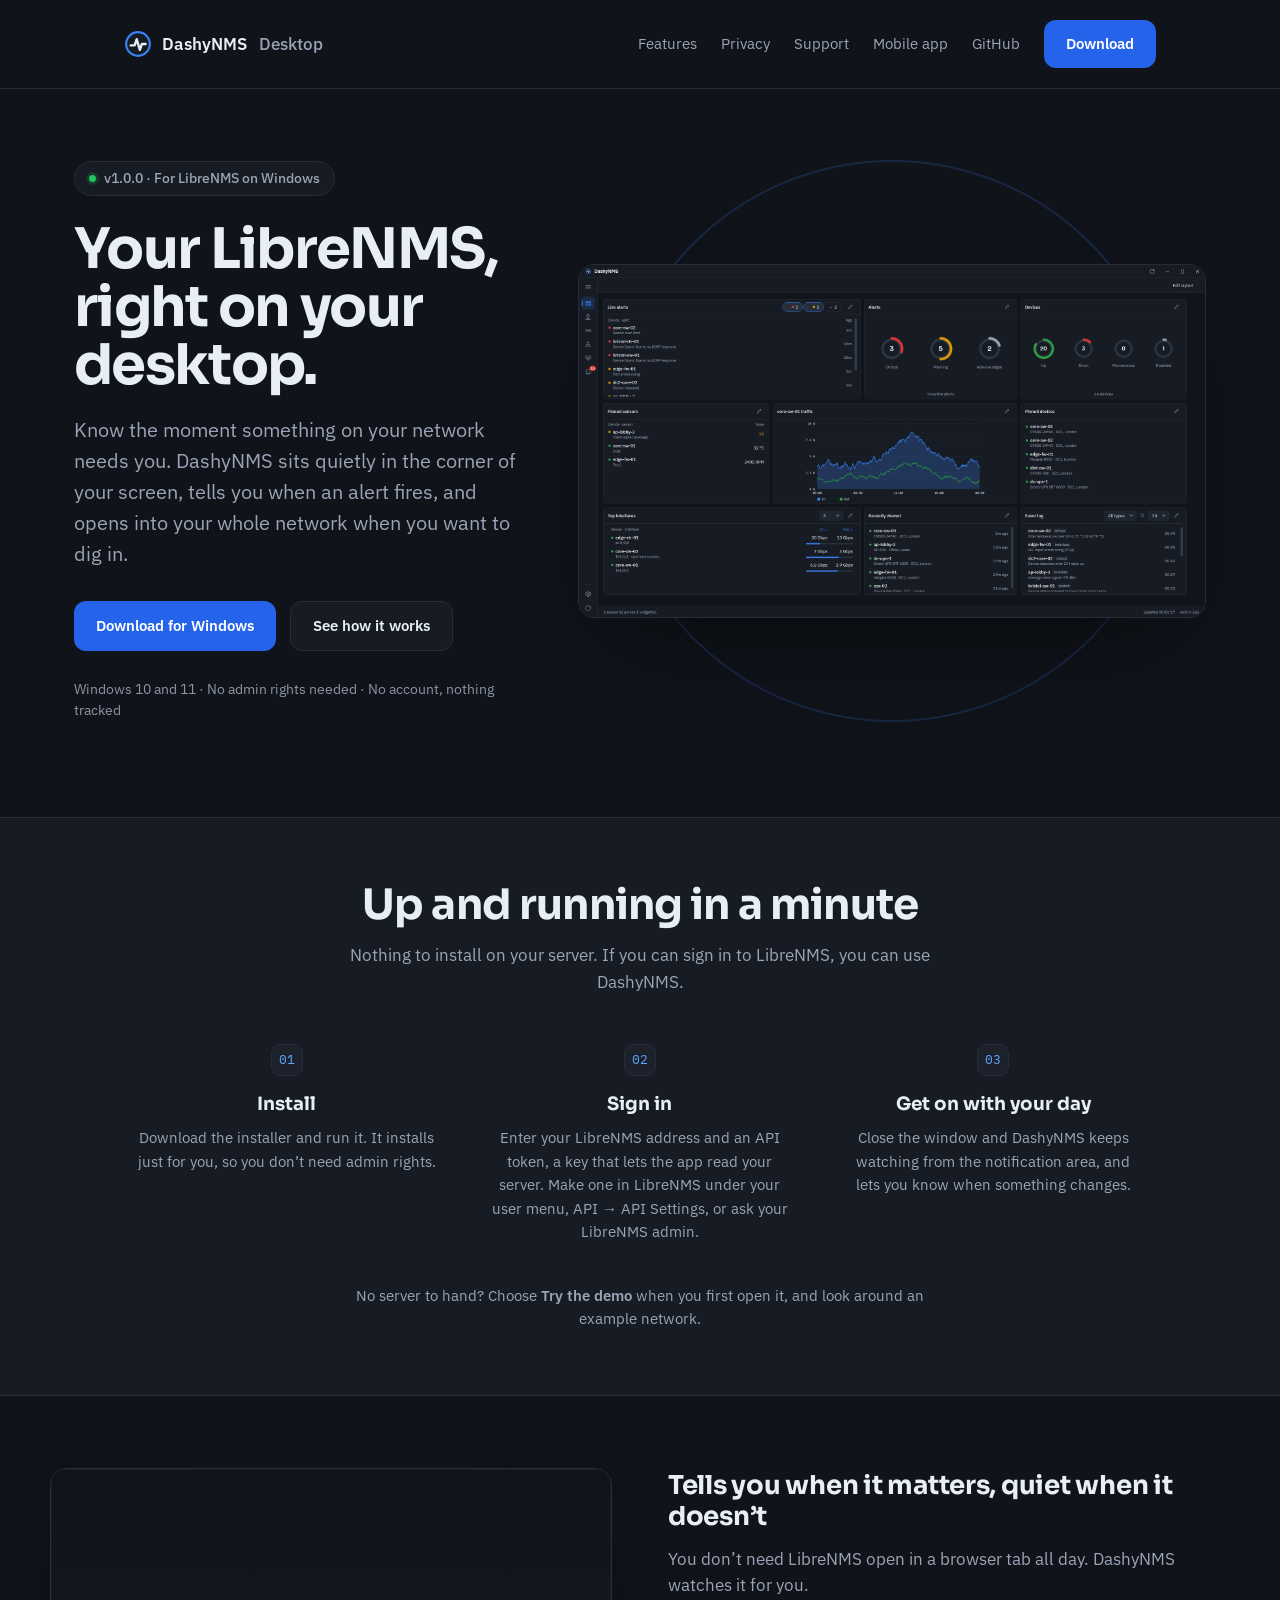
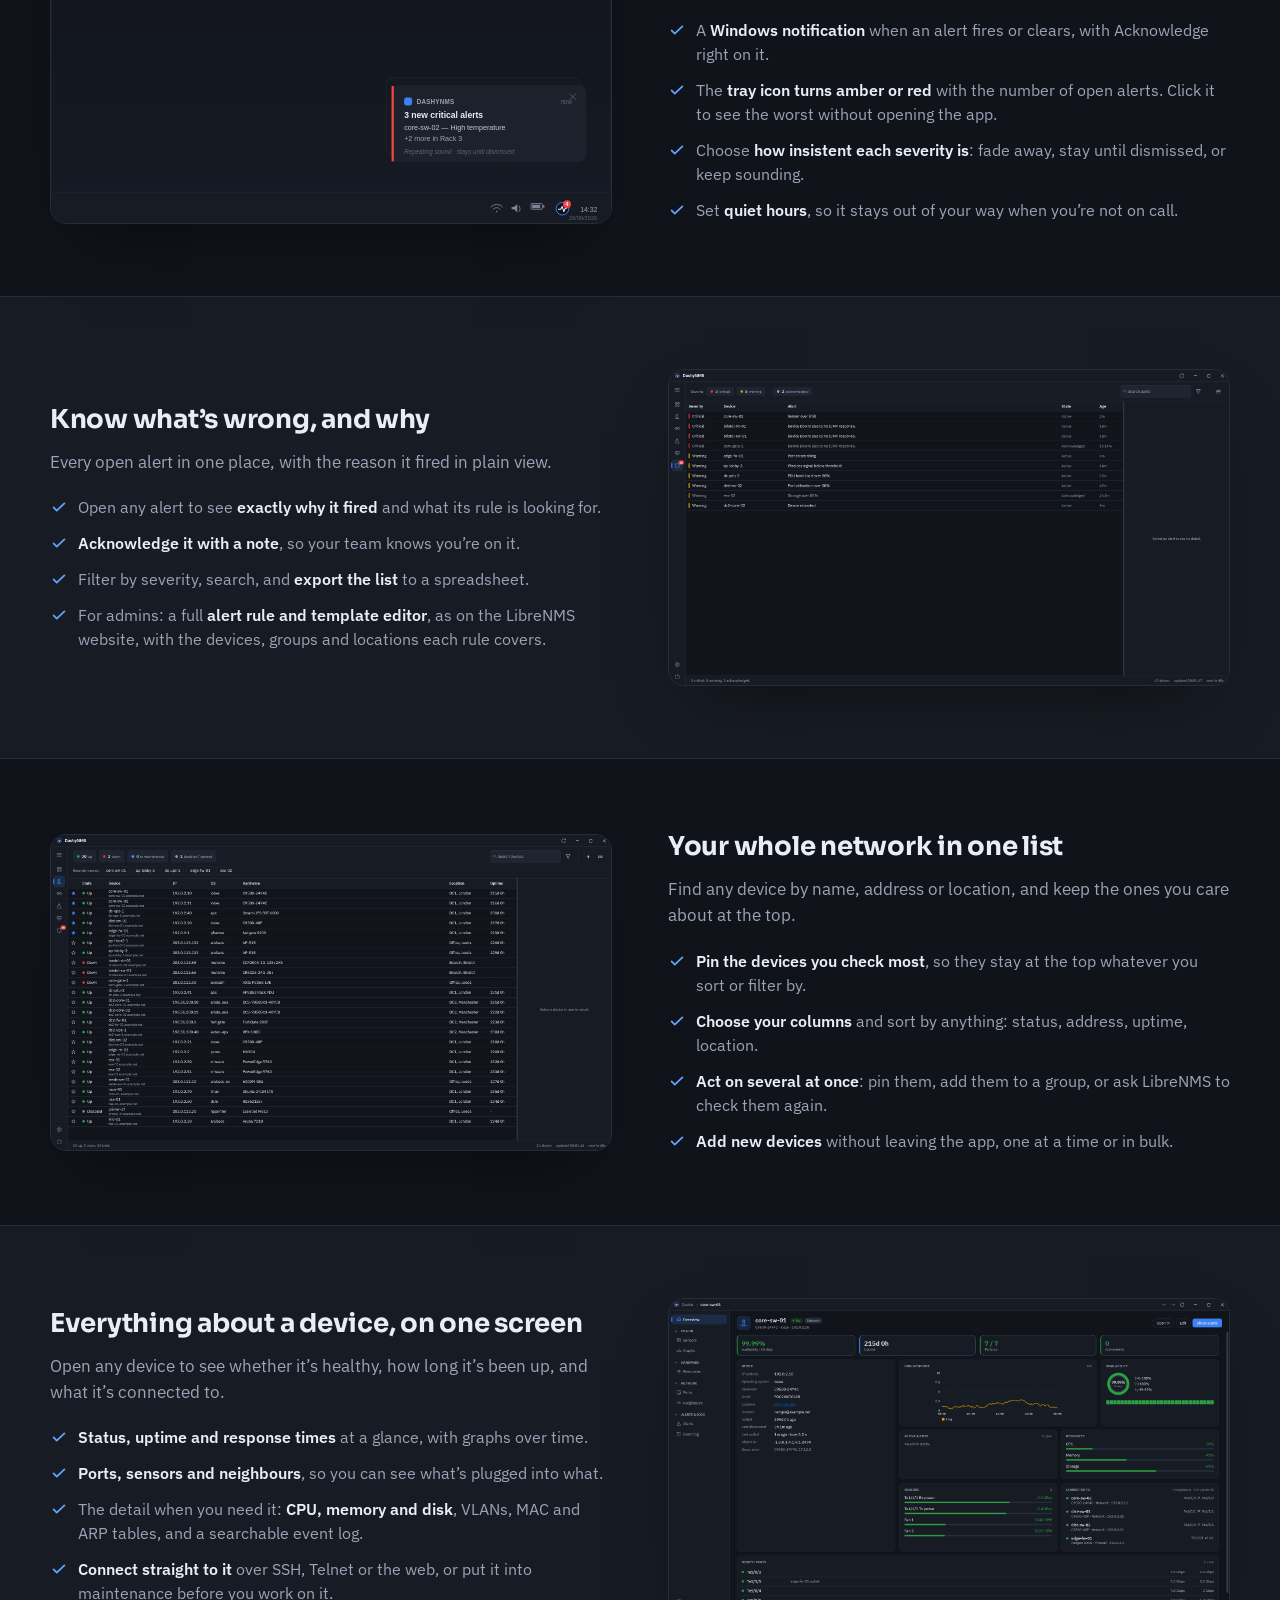
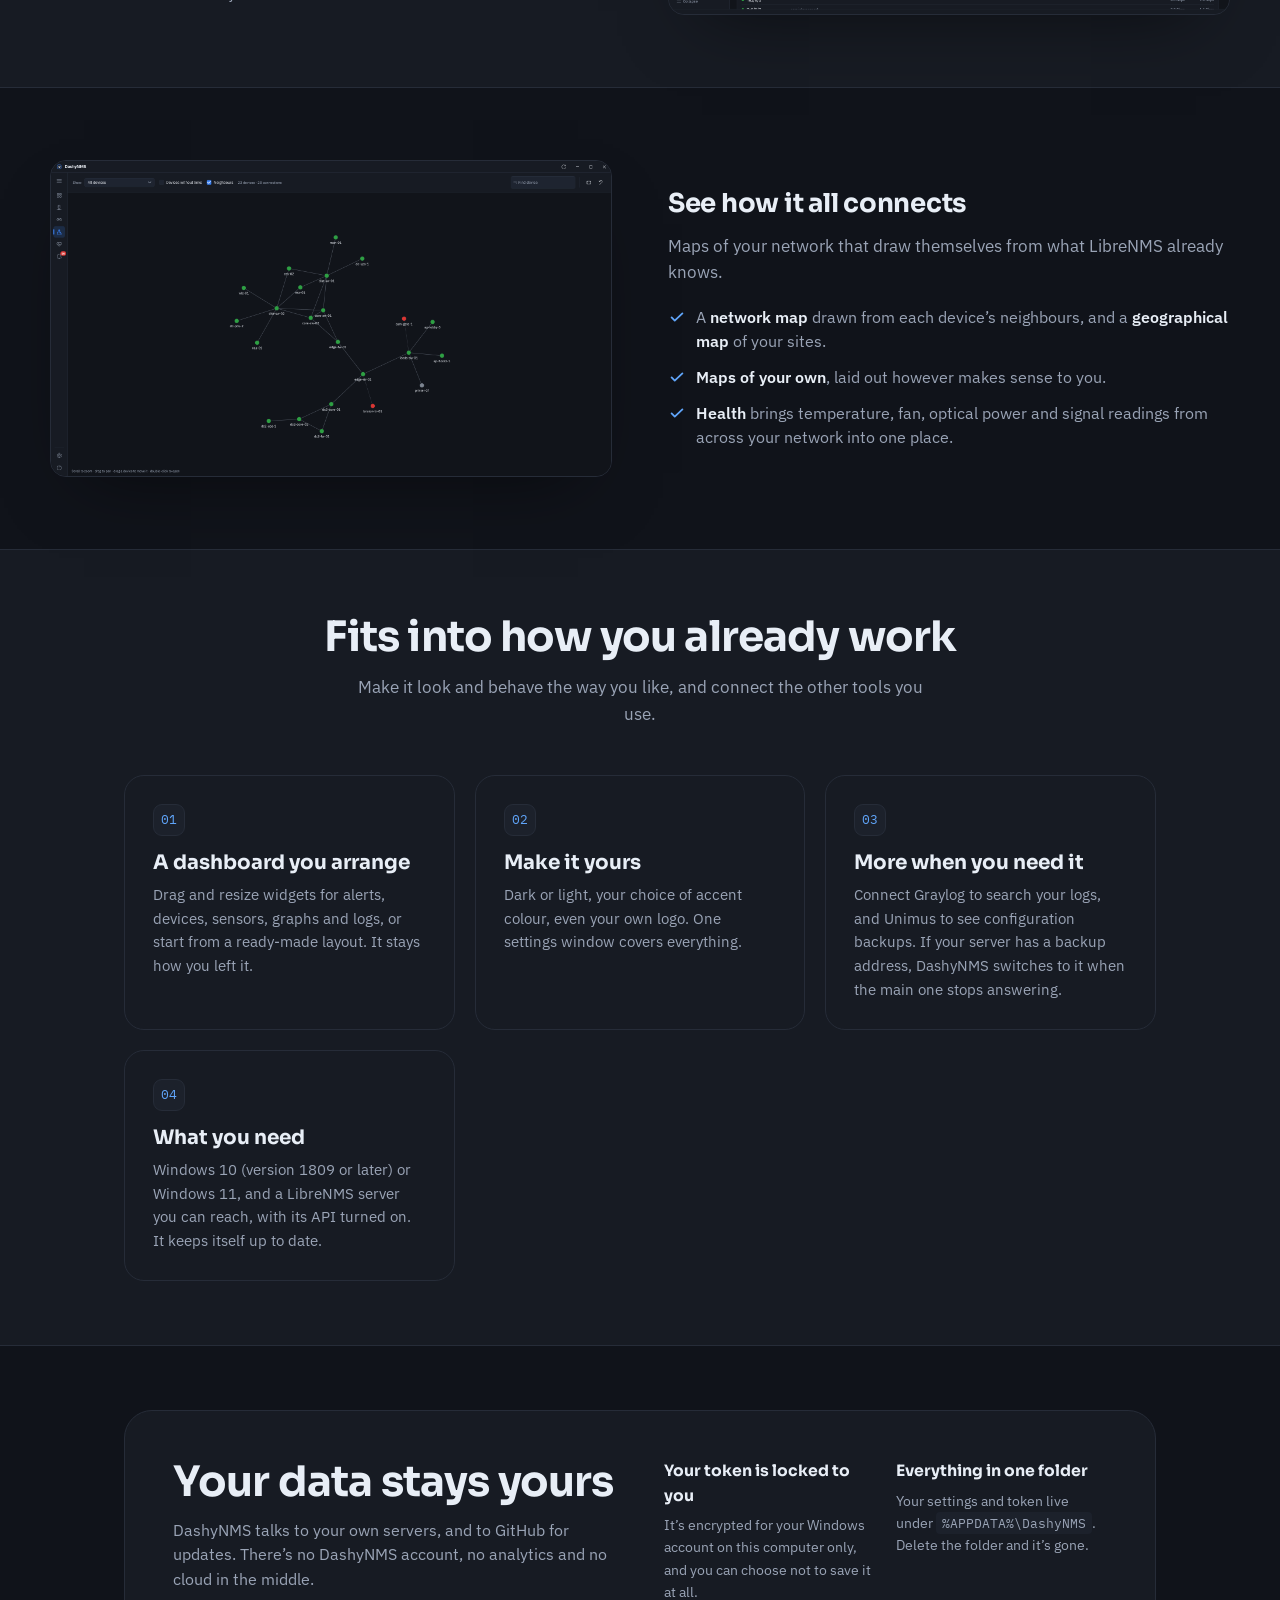
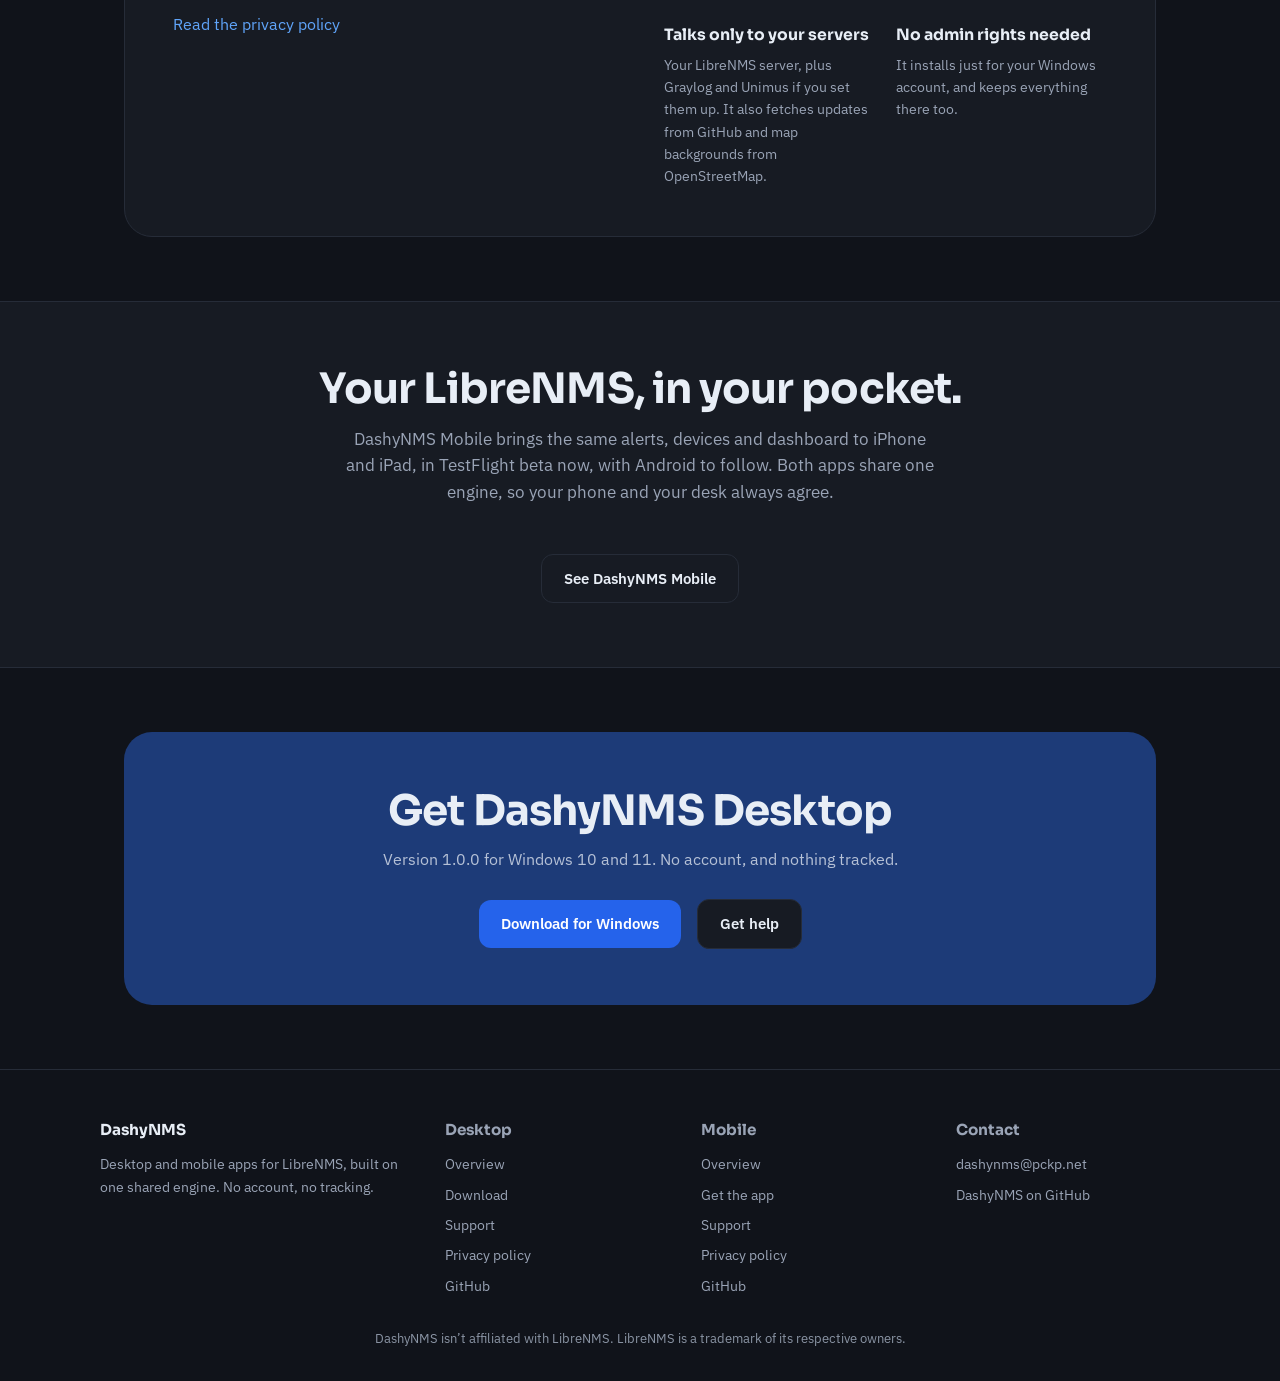
==== desktop/index.html @ b44665de "Restructure site so desktop and mobile are equal - / is now a home page presenting both apps side by" ====
<!DOCTYPE html>
<html lang="en">
<head>
  <meta charset="UTF-8">
  <meta name="viewport" content="width=device-width, initial-scale=1.0">
  <title>DashyNMS Desktop: Your LibreNMS, right on your desktop</title>
  <meta name="description" content="DashyNMS Desktop is a Windows app for LibreNMS. It tells you the moment an alert fires, and opens into your devices, alerts and maps when you want to dig in. No account, nothing tracked.">
  <link rel="canonical" href="https://dashynms.pckp.net/desktop/">

  <meta property="og:title" content="DashyNMS Desktop: Your LibreNMS, right on your desktop">
  <meta property="og:description" content="DashyNMS Desktop is a Windows app for LibreNMS. It tells you the moment an alert fires, and opens into your devices, alerts and maps when you want to dig in. No account, nothing tracked.">
  <meta property="og:type" content="website">
  <meta property="og:url" content="https://dashynms.pckp.net/desktop/">
  <meta property="og:image" content="https://dashynms.pckp.net/assets/img/favicon.svg">

  <link rel="icon" type="image/svg+xml" href="/assets/img/favicon.svg">
  <link rel="stylesheet" href="/assets/css/style.css">
</head>
<body>
  <header>
    <div class="nav wrap">
      <a class="brand" href="/desktop/">
        <img src="/assets/img/favicon.svg" alt="">
        DashyNMS<span class="brand-suffix">Desktop</span>
      </a>
      <div class="nav-right">
        <nav class="nav-links" aria-label="Main">
          <a href="#features">Features</a>
          <a href="#privacy">Privacy</a>
          <a href="/desktop/support/">Support</a>
          <a href="/mobile/">Mobile app</a>
          <a href="https://github.com/DashyNMS/desktop">GitHub</a>
        </nav>
        <a class="btn btn-primary" href="#get">Download</a>
      </div>
    </div>
  </header>

  <main id="top">
    <section class="split-hero">
      <div class="split-hero-grid wide-visual">
        <div>
          <span class="pill"><span class="dot"></span>v1.0.0 &middot; For LibreNMS on Windows</span>
          <h1>Your LibreNMS, right on your desktop.</h1>
          <p class="lead">Know the moment something on your network needs you. DashyNMS sits quietly in the corner of your screen, tells you when an alert fires, and opens into your whole network when you want to dig in.</p>
          <div class="cta-row">
            <a class="btn btn-primary" href="https://github.com/DashyNMS/desktop/releases/latest">Download for Windows</a>
            <a class="btn btn-secondary" href="#how">See how it works</a>
          </div>
          <p class="reassurance">Windows 10 and 11 &middot; No admin rights needed &middot; No account, nothing tracked</p>
        </div>

        <div class="split-hero-visual">
          <svg class="hero-ring" viewBox="0 0 640 640" aria-hidden="true">
            <circle cx="320" cy="320" r="280" fill="none" stroke="#3b82f6" stroke-width="2"/>
          </svg>
          <div class="mockup-frame">
            <img src="/assets/img/desktop/dashboard.png" width="1920" height="1080" loading="eager"
                 alt="The DashyNMS dashboard: live alerts, alert and device counts, pinned sensors, a traffic graph, pinned and recently viewed devices, top interfaces and the event log">
          </div>
        </div>
      </div>
    </section>

    <section id="how" class="section-alt">
      <div class="wrap">
        <h2>Up and running in a minute</h2>
        <p class="lede">Nothing to install on your server. If you can sign in to LibreNMS, you can use DashyNMS.</p>
        <div class="steps">
          <div class="step">
            <span class="feature-num">01</span>
            <h3>Install</h3>
            <p>Download the installer and run it. It installs just for you, so you don’t need admin rights.</p>
          </div>
          <div class="step">
            <span class="feature-num">02</span>
            <h3>Sign in</h3>
            <p>Enter your LibreNMS address and an API token, a key that lets the app read your server. Make one in LibreNMS under your user menu, API &rarr; API Settings, or ask your LibreNMS admin.</p>
          </div>
          <div class="step">
            <span class="feature-num">03</span>
            <h3>Get on with your day</h3>
            <p>Close the window and DashyNMS keeps watching from the notification area, and lets you know when something changes.</p>
          </div>
        </div>
        <p class="lede" style="margin:40px auto 0; font-size:0.95rem;">No server to hand? Choose <strong>Try the demo</strong> when you first open it, and look around an example network.</p>
      </div>
    </section>

    <section id="features" class="zig-section">
      <div class="zig">
        <div class="zig-media">
          <div class="mockup-frame">
            <img src="/assets/img/desktop/notifications.svg" width="980" height="620" loading="lazy"
                 alt="A Windows notification for a critical DashyNMS alert, and the tray icon showing how many alerts are open">
          </div>
        </div>
        <div class="zig-copy">
          <h3>Tells you when it matters, quiet when it doesn’t</h3>
          <p>You don’t need LibreNMS open in a browser tab all day. DashyNMS watches it for you.</p>
          <ul>
            <li><svg viewBox="0 0 20 20" fill="none" aria-hidden="true"><path d="M4 10.5l3.5 3.5L16 6" stroke="currentColor" stroke-width="2" stroke-linecap="round" stroke-linejoin="round"/></svg><span>A <strong>Windows notification</strong> when an alert fires or clears, with Acknowledge right on it.</span></li>
            <li><svg viewBox="0 0 20 20" fill="none" aria-hidden="true"><path d="M4 10.5l3.5 3.5L16 6" stroke="currentColor" stroke-width="2" stroke-linecap="round" stroke-linejoin="round"/></svg><span>The <strong>tray icon turns amber or red</strong> with the number of open alerts. Click it to see the worst without opening the app.</span></li>
            <li><svg viewBox="0 0 20 20" fill="none" aria-hidden="true"><path d="M4 10.5l3.5 3.5L16 6" stroke="currentColor" stroke-width="2" stroke-linecap="round" stroke-linejoin="round"/></svg><span>Choose <strong>how insistent each severity is</strong>: fade away, stay until dismissed, or keep sounding.</span></li>
            <li><svg viewBox="0 0 20 20" fill="none" aria-hidden="true"><path d="M4 10.5l3.5 3.5L16 6" stroke="currentColor" stroke-width="2" stroke-linecap="round" stroke-linejoin="round"/></svg><span>Set <strong>quiet hours</strong>, so it stays out of your way when you’re not on call.</span></li>
          </ul>
        </div>
      </div>
    </section>

    <section id="alerts" class="zig-section section-alt">
      <div class="zig reverse">
        <div class="zig-media">
          <div class="mockup-frame">
            <img src="/assets/img/desktop/alerts.png" width="1920" height="1080" loading="lazy"
                 alt="Alerts: every open alert with its severity, device, rule, state and age">
          </div>
        </div>
        <div class="zig-copy">
          <h3>Know what’s wrong, and why</h3>
          <p>Every open alert in one place, with the reason it fired in plain view.</p>
          <ul>
            <li><svg viewBox="0 0 20 20" fill="none" aria-hidden="true"><path d="M4 10.5l3.5 3.5L16 6" stroke="currentColor" stroke-width="2" stroke-linecap="round" stroke-linejoin="round"/></svg><span>Open any alert to see <strong>exactly why it fired</strong> and what its rule is looking for.</span></li>
            <li><svg viewBox="0 0 20 20" fill="none" aria-hidden="true"><path d="M4 10.5l3.5 3.5L16 6" stroke="currentColor" stroke-width="2" stroke-linecap="round" stroke-linejoin="round"/></svg><span><strong>Acknowledge it with a note</strong>, so your team knows you’re on it.</span></li>
            <li><svg viewBox="0 0 20 20" fill="none" aria-hidden="true"><path d="M4 10.5l3.5 3.5L16 6" stroke="currentColor" stroke-width="2" stroke-linecap="round" stroke-linejoin="round"/></svg><span>Filter by severity, search, and <strong>export the list</strong> to a spreadsheet.</span></li>
            <li><svg viewBox="0 0 20 20" fill="none" aria-hidden="true"><path d="M4 10.5l3.5 3.5L16 6" stroke="currentColor" stroke-width="2" stroke-linecap="round" stroke-linejoin="round"/></svg><span>For admins: a full <strong>alert rule and template editor</strong>, as on the LibreNMS website, with the devices, groups and locations each rule covers.</span></li>
          </ul>
        </div>
      </div>
    </section>

    <section id="devices" class="zig-section">
      <div class="zig">
        <div class="zig-media">
          <div class="mockup-frame">
            <img src="/assets/img/desktop/devices.png" width="1920" height="1080" loading="lazy"
                 alt="Devices: the whole network in one list, with pinned devices at the top">
          </div>
        </div>
        <div class="zig-copy">
          <h3>Your whole network in one list</h3>
          <p>Find any device by name, address or location, and keep the ones you care about at the top.</p>
          <ul>
            <li><svg viewBox="0 0 20 20" fill="none" aria-hidden="true"><path d="M4 10.5l3.5 3.5L16 6" stroke="currentColor" stroke-width="2" stroke-linecap="round" stroke-linejoin="round"/></svg><span><strong>Pin the devices you check most</strong>, so they stay at the top whatever you sort or filter by.</span></li>
            <li><svg viewBox="0 0 20 20" fill="none" aria-hidden="true"><path d="M4 10.5l3.5 3.5L16 6" stroke="currentColor" stroke-width="2" stroke-linecap="round" stroke-linejoin="round"/></svg><span><strong>Choose your columns</strong> and sort by anything: status, address, uptime, location.</span></li>
            <li><svg viewBox="0 0 20 20" fill="none" aria-hidden="true"><path d="M4 10.5l3.5 3.5L16 6" stroke="currentColor" stroke-width="2" stroke-linecap="round" stroke-linejoin="round"/></svg><span><strong>Act on several at once</strong>: pin them, add them to a group, or ask LibreNMS to check them again.</span></li>
            <li><svg viewBox="0 0 20 20" fill="none" aria-hidden="true"><path d="M4 10.5l3.5 3.5L16 6" stroke="currentColor" stroke-width="2" stroke-linecap="round" stroke-linejoin="round"/></svg><span><strong>Add new devices</strong> without leaving the app, one at a time or in bulk.</span></li>
          </ul>
        </div>
      </div>
    </section>

    <section id="device-view" class="zig-section section-alt">
      <div class="zig reverse">
        <div class="zig-media">
          <div class="mockup-frame">
            <img src="/assets/img/desktop/device-overview.png" width="1920" height="1080" loading="lazy"
                 alt="A device’s overview: availability, uptime, ping graph, resources, sensors, neighbours and busiest ports">
          </div>
        </div>
        <div class="zig-copy">
          <h3>Everything about a device, on one screen</h3>
          <p>Open any device to see whether it’s healthy, how long it’s been up, and what it’s connected to.</p>
          <ul>
            <li><svg viewBox="0 0 20 20" fill="none" aria-hidden="true"><path d="M4 10.5l3.5 3.5L16 6" stroke="currentColor" stroke-width="2" stroke-linecap="round" stroke-linejoin="round"/></svg><span><strong>Status, uptime and response times</strong> at a glance, with graphs over time.</span></li>
            <li><svg viewBox="0 0 20 20" fill="none" aria-hidden="true"><path d="M4 10.5l3.5 3.5L16 6" stroke="currentColor" stroke-width="2" stroke-linecap="round" stroke-linejoin="round"/></svg><span><strong>Ports, sensors and neighbours</strong>, so you can see what’s plugged into what.</span></li>
            <li><svg viewBox="0 0 20 20" fill="none" aria-hidden="true"><path d="M4 10.5l3.5 3.5L16 6" stroke="currentColor" stroke-width="2" stroke-linecap="round" stroke-linejoin="round"/></svg><span>The detail when you need it: <strong>CPU, memory and disk</strong>, VLANs, MAC and ARP tables, and a searchable event log.</span></li>
            <li><svg viewBox="0 0 20 20" fill="none" aria-hidden="true"><path d="M4 10.5l3.5 3.5L16 6" stroke="currentColor" stroke-width="2" stroke-linecap="round" stroke-linejoin="round"/></svg><span><strong>Connect straight to it</strong> over SSH, Telnet or the web, or put it into maintenance before you work on it.</span></li>
          </ul>
        </div>
      </div>
    </section>

    <section id="maps" class="zig-section">
      <div class="zig">
        <div class="zig-media">
          <div class="mockup-frame">
            <img src="/assets/img/desktop/network-map.png" width="1920" height="1080" loading="lazy"
                 alt="The network map, drawn from each device’s neighbours">
          </div>
        </div>
        <div class="zig-copy">
          <h3>See how it all connects</h3>
          <p>Maps of your network that draw themselves from what LibreNMS already knows.</p>
          <ul>
            <li><svg viewBox="0 0 20 20" fill="none" aria-hidden="true"><path d="M4 10.5l3.5 3.5L16 6" stroke="currentColor" stroke-width="2" stroke-linecap="round" stroke-linejoin="round"/></svg><span>A <strong>network map</strong> drawn from each device’s neighbours, and a <strong>geographical map</strong> of your sites.</span></li>
            <li><svg viewBox="0 0 20 20" fill="none" aria-hidden="true"><path d="M4 10.5l3.5 3.5L16 6" stroke="currentColor" stroke-width="2" stroke-linecap="round" stroke-linejoin="round"/></svg><span><strong>Maps of your own</strong>, laid out however makes sense to you.</span></li>
            <li><svg viewBox="0 0 20 20" fill="none" aria-hidden="true"><path d="M4 10.5l3.5 3.5L16 6" stroke="currentColor" stroke-width="2" stroke-linecap="round" stroke-linejoin="round"/></svg><span><strong>Health</strong> brings temperature, fan, optical power and signal readings from across your network into one place.</span></li>
          </ul>
        </div>
      </div>
    </section>

    <section id="more" class="section-alt">
      <div class="wrap">
        <h2>Fits into how you already work</h2>
        <p class="lede">Make it look and behave the way you like, and connect the other tools you use.</p>
        <div class="features">
          <div class="feature">
            <span class="feature-num">01</span>
            <h3>A dashboard you arrange</h3>
            <p>Drag and resize widgets for alerts, devices, sensors, graphs and logs, or start from a ready-made layout. It stays how you left it.</p>
          </div>
          <div class="feature">
            <span class="feature-num">02</span>
            <h3>Make it yours</h3>
            <p>Dark or light, your choice of accent colour, even your own logo. One settings window covers everything.</p>
          </div>
          <div class="feature">
            <span class="feature-num">03</span>
            <h3>More when you need it</h3>
            <p>Connect Graylog to search your logs, and Unimus to see configuration backups. If your server has a backup address, DashyNMS switches to it when the main one stops answering.</p>
          </div>
          <div class="feature" id="requirements">
            <span class="feature-num">04</span>
            <h3>What you need</h3>
            <p>Windows 10 (version 1809 or later) or Windows 11, and a LibreNMS server you can reach, with its API turned on. It keeps itself up to date.</p>
          </div>
        </div>
      </div>
    </section>

    <section id="privacy">
      <div class="wrap">
        <div class="privacy-panel">
          <div class="privacy-intro">
            <h2>Your data stays yours</h2>
            <p>DashyNMS talks to your own servers, and to GitHub for updates. There’s no DashyNMS account, no analytics and no cloud in the middle.</p>
            <p><a href="/desktop/privacy/">Read the privacy policy</a></p>
          </div>
          <div class="privacy-grid">
            <div>
              <h3>Your token is locked to you</h3>
              <p>It’s encrypted for your Windows account on this computer only, and you can choose not to save it at all.</p>
            </div>
            <div>
              <h3>Everything in one folder</h3>
              <p>Your settings and token live under <code>%APPDATA%\DashyNMS</code>. Delete the folder and it’s gone.</p>
            </div>
            <div>
              <h3>Talks only to your servers</h3>
              <p>Your LibreNMS server, plus Graylog and Unimus if you set them up. It also fetches updates from GitHub and map backgrounds from OpenStreetMap.</p>
            </div>
            <div>
              <h3>No admin rights needed</h3>
              <p>It installs just for your Windows account, and keeps everything there too.</p>
            </div>
          </div>
        </div>
      </div>
    </section>

    <section id="mobile" class="section-alt">
      <div class="wrap" style="text-align:center;">
        <h2>Your LibreNMS, in your pocket.</h2>
        <p class="lede">DashyNMS Mobile brings the same alerts, devices and dashboard to iPhone and iPad, in TestFlight beta now, with Android to follow. Both apps share one engine, so your phone and your desk always agree.</p>
        <div class="cta-row" style="justify-content:center;">
          <a class="btn btn-secondary" href="/mobile/">See DashyNMS Mobile</a>
        </div>
      </div>
    </section>

    <section id="get">
      <div class="wrap">
        <div class="cta-band">
          <h2>Get DashyNMS Desktop</h2>
          <p class="release-status">Version 1.0.0 for Windows 10 and 11. No account, and nothing tracked.</p>
          <div class="store-row">
            <a class="btn btn-primary" href="https://github.com/DashyNMS/desktop/releases/latest">Download for Windows</a>
            <a class="btn btn-secondary" href="/desktop/support/">Get help</a>
          </div>
        </div>
      </div>
    </section>
  </main>
  <footer>
    <div class="cols">
      <div>
        <h4><a href="/">DashyNMS</a></h4>
        <p>Desktop and mobile apps for LibreNMS, built on one shared engine. No account, no tracking.</p>
      </div>
      <div>
        <h4>Desktop</h4>
        <ul>
          <li><a href="/desktop/">Overview</a></li>
          <li><a href="https://github.com/DashyNMS/desktop/releases/latest">Download</a></li>
          <li><a href="/desktop/support/">Support</a></li>
          <li><a href="/desktop/privacy/">Privacy policy</a></li>
          <li><a href="https://github.com/DashyNMS/desktop">GitHub</a></li>
        </ul>
      </div>
      <div>
        <h4>Mobile</h4>
        <ul>
          <li><a href="/mobile/">Overview</a></li>
          <li><a href="/mobile/#get">Get the app</a></li>
          <li><a href="/mobile/support/">Support</a></li>
          <li><a href="/mobile/privacy/">Privacy policy</a></li>
          <li><a href="https://github.com/DashyNMS/mobile">GitHub</a></li>
        </ul>
      </div>
      <div>
        <h4>Contact</h4>
        <ul>
          <li><a href="mailto:dashynms@pckp.net">dashynms@pckp.net</a></li>
          <li><a href="https://github.com/DashyNMS">DashyNMS on GitHub</a></li>
        </ul>
      </div>
    </div>
    <p class="footer-disclaimer">DashyNMS isn’t affiliated with LibreNMS. LibreNMS is a trademark of its respective owners.</p>
  </footer>
</body>
</html>
---- assets/css/style.css ----
/* Self-hosted, SIL Open Font License. Latin subset only. */
@font-face {
  font-family: "Sora";
  font-style: normal;
  font-weight: 700;
  font-display: swap;
  src: url("../fonts/sora-700.woff2") format("woff2");
}

@font-face {
  font-family: "IBM Plex Sans";
  font-style: normal;
  font-weight: 400;
  font-display: swap;
  src: url("../fonts/ibm-plex-sans-400.woff2") format("woff2");
}

@font-face {
  font-family: "IBM Plex Sans";
  font-style: normal;
  font-weight: 500;
  font-display: swap;
  src: url("../fonts/ibm-plex-sans-500.woff2") format("woff2");
}

@font-face {
  font-family: "IBM Plex Sans";
  font-style: normal;
  font-weight: 600;
  font-display: swap;
  src: url("../fonts/ibm-plex-sans-600.woff2") format("woff2");
}

@font-face {
  font-family: "IBM Plex Mono";
  font-style: normal;
  font-weight: 400;
  font-display: swap;
  src: url("../fonts/ibm-plex-mono-400.woff2") format("woff2");
}

:root {
  --bg: #10131a;
  --bg-elevated: #171b23;
  --bg-elevated-2: #1c212b;
  --border: #262c38;
  --text: #e8eef6;
  --text-muted: #9aa4b6;
  --text-faint: #8b95a5;
  --accent: #3b82f6;
  --accent-dim: #1d4ed8;
  --accent-text: #60a5fa;
  --button: #2563eb;
  --band: #1d3b78;
  --ok: #22c55e;
  --warn: #f59e0b;
  --crit: #ef4444;

  --font-display: "Sora", -apple-system, BlinkMacSystemFont, "Segoe UI", sans-serif;
  --font-body: "IBM Plex Sans", -apple-system, BlinkMacSystemFont, "Segoe UI", sans-serif;
  --font-mono: "IBM Plex Mono", ui-monospace, Menlo, Consolas, monospace;

  --max-width: 1080px;
  --max-width-wide: 1180px;
}

* {
  box-sizing: border-box;
}

html {
  scroll-behavior: smooth;
}

@media (prefers-reduced-motion: reduce) {
  html {
    scroll-behavior: auto;
  }
}

body {
  margin: 0;
  background: var(--bg);
  color: var(--text);
  font-family: var(--font-body);
  line-height: 1.55;
}

h1,
h2,
h3 {
  font-family: var(--font-display);
}

a {
  color: var(--accent-text);
  text-decoration: none;
}

a:hover {
  text-decoration: underline;
}

code {
  font-family: var(--font-mono);
  font-size: 0.92em;
  background: var(--bg-elevated-2);
  padding: 2px 6px;
  border-radius: 4px;
}

a:focus-visible,
button:focus-visible,
summary:focus-visible {
  outline: 2px solid var(--accent-text);
  outline-offset: 2px;
  border-radius: 4px;
}

.wrap {
  max-width: var(--max-width);
  margin: 0 auto;
  padding: 0 24px;
}

/* Header */

header {
  border-bottom: 1px solid var(--border);
}

.nav {
  display: flex;
  align-items: center;
  justify-content: space-between;
  padding: 20px 24px;
}

.brand {
  display: flex;
  align-items: center;
  gap: 10px;
  font-weight: 600;
  font-size: 1.05rem;
  color: var(--text);
}

.brand:hover {
  text-decoration: none;
  color: var(--text);
}

.brand img {
  width: 28px;
  height: 28px;
}

.nav-right {
  display: flex;
  align-items: center;
  gap: 24px;
}

.nav-links {
  display: flex;
  gap: 24px;
  align-items: center;
  font-size: 0.95rem;
}

.nav-links a {
  color: var(--text-muted);
}

.nav-links a:hover {
  color: var(--text);
}

@media (max-width: 700px) {
  .nav-links {
    gap: 16px;
  }

  .nav-links a:not(:last-child) {
    display: none;
  }

  .nav-right .btn-primary {
    display: none;
  }
}

/* Buttons */

.btn {
  display: inline-flex;
  align-items: center;
  justify-content: center;
  gap: 8px;
  min-height: 44px;
  padding: 12px 22px;
  border-radius: 12px;
  font-weight: 600;
  font-size: 0.95rem;
}

.btn:hover {
  text-decoration: none;
}

.btn-primary {
  background: var(--button);
  color: #fff;
}

.btn-primary:hover {
  background: var(--accent-dim);
}

.btn-secondary {
  background: var(--bg-elevated);
  color: var(--text);
  border: 1px solid var(--border);
}

.btn-secondary:hover {
  border-color: var(--accent);
}

.cta-row {
  display: flex;
  gap: 14px;
  flex-wrap: wrap;
}

/* Eyebrow pill */

.pill {
  display: inline-flex;
  align-items: center;
  gap: 8px;
  padding: 6px 14px;
  border-radius: 999px;
  background: var(--bg-elevated);
  border: 1px solid var(--border);
  color: var(--text-muted);
  font-size: 0.85rem;
  font-weight: 500;
  margin-bottom: 24px;
}

.pill .dot {
  width: 7px;
  height: 7px;
  border-radius: 50%;
  background: var(--ok);
  box-shadow: 0 0 0 3px rgba(34, 197, 94, 0.15);
}

/* Product wordmark: "DashyNMS Desktop", "DashyNMS Mobile" */

.brand .brand-suffix {
  color: var(--text-muted);
  font-weight: 500;
  margin-left: 2px;
}

/* Split hero: copy on the left, product visual on the right */

.split-hero {
  padding: 72px 24px 96px;
  max-width: var(--max-width-wide);
  margin: 0 auto;
}

.split-hero-grid {
  display: grid;
  grid-template-columns: 1fr 1fr;
  gap: 64px;
  align-items: center;
}

.split-hero-grid.wide-visual {
  grid-template-columns: minmax(0, 5fr) minmax(0, 7fr);
  gap: 56px;
}

.split-hero h1 {
  font-size: clamp(2.5rem, 5.5vw, 4.5rem);
  line-height: 1.04;
  letter-spacing: -0.03em;
  margin: 0 0 20px;
  max-width: 480px;
}

.wide-visual h1 {
  font-size: clamp(2.5rem, 4.4vw, 3.5rem);
}

.split-hero .lead {
  font-size: 1.25rem;
  line-height: 1.55;
  color: var(--text-muted);
  margin: 0 0 32px;
  max-width: 520px;
}

.split-hero .reassurance {
  margin: 28px 0 0;
  font-size: 0.85rem;
  color: var(--text-faint);
}

.split-hero-visual {
  position: relative;
  display: flex;
  justify-content: center;
  align-items: center;
}

.split-hero-visual .mockup-frame {
  position: relative;
  z-index: 1;
  width: 100%;
}

.hero-ring {
  position: absolute;
  width: 640px;
  height: 640px;
  opacity: 0.18;
  pointer-events: none;
}

@media (max-width: 1099px) {
  .split-hero-grid,
  .split-hero-grid.wide-visual {
    grid-template-columns: 1fr;
    text-align: center;
  }

  .split-hero h1,
  .split-hero .lead {
    margin-inline: auto;
  }

  .split-hero .cta-row {
    justify-content: center;
  }

  .split-hero-visual {
    margin-top: 48px;
  }
}

@media (max-width: 699px) {
  .hero-ring {
    display: none;
  }
}

/* Product mockups */

.mockup-frame {
  border-radius: 16px;
  overflow: hidden;
  border: 1px solid var(--border);
  box-shadow: 0 40px 100px -40px rgba(0, 0, 0, 0.6);
  line-height: 0;
}

.mockup-frame img {
  display: block;
  width: 100%;
  height: auto;
}

/* Sections */

section {
  padding: 64px 24px;
}

section.section-alt {
  background: var(--bg-elevated);
  border-top: 1px solid var(--border);
  border-bottom: 1px solid var(--border);
}

section h2 {
  font-size: clamp(1.875rem, 3.4vw, 2.625rem);
  line-height: 1.1;
  letter-spacing: -0.02em;
  text-align: center;
  margin: 0 0 14px;
}

section p.lede {
  text-align: center;
  color: var(--text-muted);
  max-width: 600px;
  margin: 0 auto 48px;
  font-size: 1.075rem;
}

/* Numbered badge, shared by steps and feature cards */

.feature-num {
  display: inline-flex;
  align-items: center;
  justify-content: center;
  width: 32px;
  height: 32px;
  border-radius: 9px;
  background: var(--bg-elevated-2);
  border: 1px solid var(--border);
  color: var(--accent-text);
  font-family: var(--font-mono);
  font-size: 0.8rem;
  font-weight: 500;
  margin-bottom: 14px;
}

/* Steps */

.steps {
  max-width: var(--max-width-wide);
  margin: 0 auto;
  display: grid;
  grid-template-columns: repeat(auto-fit, minmax(220px, 1fr));
  gap: 28px;
}

.step {
  text-align: center;
}

.step h3 {
  margin: 0 0 8px;
  font-size: 1.15rem;
}

.step p {
  margin: 0 auto;
  color: var(--text-muted);
  font-size: 0.95rem;
  max-width: 300px;
}

/* Zig-zag feature rows */

.zig-section {
  padding: 72px 24px;
}

.zig {
  max-width: var(--max-width-wide);
  margin: 0 auto;
  display: grid;
  grid-template-columns: 1fr 1fr;
  gap: 56px;
  align-items: center;
}

.zig-media,
.zig-copy {
  min-width: 0;
}

.zig.reverse .zig-media {
  order: 2;
}

.zig.reverse .zig-copy {
  order: 1;
}

.zig-copy h3 {
  font-size: 1.625rem;
  line-height: 1.2;
  margin: 0 0 14px;
  letter-spacing: -0.01em;
}

.zig-copy p {
  color: var(--text-muted);
  font-size: 1.05rem;
  margin: 0 0 20px;
}

.zig-copy ul {
  margin: 0;
  padding: 0;
  list-style: none;
  display: grid;
  gap: 12px;
}

.zig-copy li {
  display: flex;
  gap: 10px;
  align-items: flex-start;
  font-size: 0.97rem;
}

.zig-copy li svg {
  flex: none;
  width: 18px;
  height: 18px;
  margin-top: 3px;
  color: var(--accent-text);
}

.zig-copy li span {
  color: var(--text-muted);
}

.zig-copy li strong {
  color: var(--text);
  font-weight: 600;
}

.zig-media .mockup-frame {
  box-shadow: 0 30px 70px -34px rgba(0, 0, 0, 0.55);
}

@media (max-width: 820px) {
  .zig,
  .zig.reverse {
    grid-template-columns: 1fr;
    gap: 28px;
  }

  .zig .zig-media,
  .zig.reverse .zig-media {
    order: 1;
  }

  .zig .zig-copy,
  .zig.reverse .zig-copy {
    order: 2;
  }
}

/* Feature cards */

.features {
  display: grid;
  grid-template-columns: repeat(auto-fit, minmax(260px, 1fr));
  gap: 20px;
}

.feature {
  background: var(--bg-elevated);
  border: 1px solid var(--border);
  border-radius: 20px;
  padding: 28px;
}

.feature h3 {
  margin: 0 0 8px;
  font-size: 1.25rem;
  line-height: 1.25;
}

.feature p {
  margin: 0;
  color: var(--text-muted);
  font-size: 0.95rem;
}

/* Privacy panel */

.privacy-panel {
  background: var(--bg-elevated);
  border: 1px solid var(--border);
  border-radius: 28px;
  padding: 48px;
  display: grid;
  grid-template-columns: 1fr 1fr;
  gap: 48px;
  align-items: start;
  max-width: var(--max-width-wide);
  margin: 0 auto;
}

.privacy-panel .privacy-intro h2 {
  text-align: left;
  margin: 0 0 12px;
}

.privacy-panel .privacy-intro p {
  color: var(--text-muted);
  margin: 0 0 20px;
}

.privacy-grid {
  display: grid;
  grid-template-columns: 1fr 1fr;
  gap: 20px;
}

.privacy-grid h3 {
  font-size: 0.98rem;
  margin: 0 0 6px;
}

.privacy-grid p {
  margin: 0;
  color: var(--text-muted);
  font-size: 0.9rem;
}

@media (max-width: 1099px) {
  .privacy-panel {
    grid-template-columns: 1fr;
  }
}

@media (max-width: 699px) {
  .privacy-panel {
    padding: 32px 24px;
  }

  .privacy-grid {
    grid-template-columns: 1fr;
  }
}

/* Shared-engine chips */

.engine-chips {
  display: flex;
  flex-direction: column;
  gap: 10px;
  max-width: 420px;
  margin: 32px auto 0;
}

.engine-chips .chip {
  padding: 14px 18px;
  border-radius: 12px;
  background: var(--bg-elevated);
  border: 1px solid var(--border);
  font-family: var(--font-mono);
  font-size: 0.9rem;
  text-align: center;
  color: var(--text-muted);
}

.engine-chips .chip-accent {
  background: rgba(59, 130, 246, 0.12);
  border-color: rgba(59, 130, 246, 0.4);
  color: var(--accent-text);
}

/* CTA band */

.cta-band {
  background: var(--band);
  border-radius: 28px;
  padding: 56px 40px;
  text-align: center;
  max-width: var(--max-width-wide);
  margin: 0 auto;
}

.cta-band h2 {
  margin: 0 0 12px;
}

.cta-band .release-status {
  color: rgba(232, 238, 246, 0.75);
  margin: 0 0 28px;
}

.cta-band .store-row {
  display: flex;
  gap: 16px;
  justify-content: center;
  align-items: center;
  flex-wrap: wrap;
}

.cta-band .coming-soon {
  color: rgba(232, 238, 246, 0.75);
  font-size: 0.9rem;
}

@media (max-width: 699px) {
  .cta-band {
    padding: 40px 24px;
  }

  .cta-band .store-row {
    flex-direction: column;
  }

  .cta-band .store-row .btn {
    width: 100%;
  }
}

/* Phone frames */
.phone-hero {
  min-height: 540px;
}

.phone-frame {
  width: 320px;
  border-radius: 48px;
  background: #05070a;
  padding: 8px;
  box-shadow: 0 40px 100px -30px rgba(0, 0, 0, 0.7);
  line-height: 0;
}

.phone-frame img {
  display: block;
  width: 100%;
  height: auto;
  border-radius: 40px;
}

.phone-front {
  position: relative;
  z-index: 2;
}

.phone-back {
  position: absolute;
  top: 64px;
  left: -70px;
  z-index: 1;
  opacity: 0.92;
}

@media (max-width: 1099px) {
  .phone-back {
    left: -60px;
    top: 48px;
  }
}

@media (max-width: 699px) {
  .phone-back {
    display: none;
  }

  .phone-frame {
    width: 280px;
  }

  .phone-hero {
    min-height: 380px;
  }
}

/* Text pages: privacy, support */

.text-page {
  max-width: 720px;
  margin: 0 auto;
  padding: 64px 24px 96px;
  font-size: 1.0625rem;
  line-height: 1.65;
}

.text-page h1 {
  font-size: clamp(2rem, 4vw, 2.5rem);
  letter-spacing: -0.02em;
  margin: 0 0 8px;
}

.text-page .updated,
.text-page .intro {
  color: var(--text-muted);
  margin: 0 0 40px;
}

.text-page .updated {
  color: var(--text-faint);
  font-size: 0.9rem;
}

.text-page .intro {
  font-size: 1.1rem;
}

.text-page h2 {
  font-size: 1.3rem;
  margin: 40px 0 12px;
  letter-spacing: -0.01em;
}

.text-page p {
  margin: 0 0 18px;
}

.text-page ul {
  margin: 0 0 18px;
  padding-left: 22px;
}

.text-page li {
  margin-bottom: 8px;
}

/* Support page FAQ */

.faq {
  margin-bottom: 18px;
}

.faq details {
  border: 1px solid var(--border);
  border-radius: 12px;
  padding: 16px 20px;
  margin-bottom: 12px;
  background: var(--bg-elevated);
}

.faq summary {
  min-height: 44px;
  display: flex;
  align-items: center;
  font-weight: 600;
  cursor: pointer;
  font-size: 1rem;
}

.faq summary::-webkit-details-marker {
  display: none;
}

.faq details[open] summary {
  margin-bottom: 10px;
}

.faq p {
  margin: 0;
  color: var(--text-muted);
}

/* Home: hero */

.home-hero {
  text-align: center;
  padding: 88px 24px 48px;
  max-width: 860px;
  margin: 0 auto;
}

.home-hero h1 {
  font-size: clamp(2.5rem, 5.5vw, 4.25rem);
  line-height: 1.04;
  letter-spacing: -0.03em;
  margin: 0 0 20px;
}

.home-hero .lead {
  font-size: 1.2rem;
  color: var(--text-muted);
  max-width: 620px;
  margin: 0 auto;
}

/* Home: one card per app */

.app-cards {
  display: grid;
  grid-template-columns: 1fr 1fr;
  gap: 24px;
  max-width: var(--max-width-wide);
  margin: 0 auto;
  padding: 24px 24px 88px;
}

.app-card {
  background: var(--bg-elevated);
  border: 1px solid var(--border);
  border-radius: 28px;
  overflow: hidden;
  display: flex;
  flex-direction: column;
}

.app-card-visual {
  height: 300px;
  position: relative;
  overflow: hidden;
  background: radial-gradient(ellipse at 50% 120%, rgba(59, 130, 246, 0.28), transparent 65%), var(--bg-elevated-2);
  border-bottom: 1px solid var(--border);
}

.app-card-visual .desk-shot {
  position: absolute;
  left: 32px;
  top: 36px;
  width: 175%;
  max-width: none;
  height: auto;
  border-radius: 12px;
  border: 1px solid var(--border);
  box-shadow: 0 30px 80px -30px rgba(0, 0, 0, 0.7);
}

.app-card-visual .phone-frame {
  position: absolute;
  width: 210px;
  border-radius: 34px;
  padding: 6px;
}

.app-card-visual .phone-frame img {
  border-radius: 28px;
}

.app-card-visual .phone-front {
  left: 50%;
  margin-left: -150px;
  top: 40px;
}

.app-card-visual .phone-back {
  left: 50%;
  margin-left: -20px;
  top: 72px;
}

.app-card-body {
  padding: 32px;
  display: flex;
  flex-direction: column;
  flex: 1;
}

.app-card .platform {
  font: 500 0.78rem var(--font-mono);
  color: var(--accent-text);
  text-transform: uppercase;
  letter-spacing: 0.08em;
  margin: 0 0 10px;
}

.app-card h2 {
  text-align: left;
  font-size: 1.9rem;
  margin: 0 0 10px;
}

.app-card .desc {
  color: var(--text-muted);
  margin: 0 0 20px;
}

.app-card .desc strong {
  color: var(--text);
}

.app-card ul {
  list-style: none;
  padding: 0;
  margin: 0 0 28px;
  display: grid;
  gap: 8px;
  font-size: 0.95rem;
}

.app-card li {
  display: flex;
  gap: 10px;
}

.app-card li::before {
  content: "✓";
  color: var(--ok);
  font-weight: 700;
}

.app-card .status {
  font-size: 0.85rem;
  color: var(--text-faint);
  margin: 0 0 16px;
}

.app-card .status .dot {
  display: inline-block;
  width: 8px;
  height: 8px;
  border-radius: 50%;
  background: var(--ok);
  margin-right: 6px;
  vertical-align: 1px;
}

.app-card .status .dot.beta {
  background: var(--warn);
}

.app-card .cta-row {
  margin-top: auto;
}

.shared-strip {
  display: grid;
  grid-template-columns: repeat(3, 1fr);
  gap: 20px;
  max-width: var(--max-width-wide);
  margin: 0 auto;
}

.shared-strip .feature h3 {
  font-size: 1.1rem;
}

@media (max-width: 900px) {
  .app-cards,
  .shared-strip {
    grid-template-columns: 1fr;
  }
}

/* Support page link cards */

.support-cards {
  display: grid;
  grid-template-columns: 1fr 1fr;
  gap: 14px;
  margin: 0 0 40px;
}

.support-cards a {
  display: block;
  padding: 18px 20px;
  border: 1px solid var(--border);
  border-radius: 14px;
  background: var(--bg-elevated);
  color: var(--text);
}

.support-cards a:hover {
  text-decoration: none;
  border-color: var(--accent);
}

.support-cards strong {
  display: block;
  font-family: var(--font-display);
  margin-bottom: 4px;
}

.support-cards span {
  color: var(--text-muted);
  font-size: 0.9rem;
}

@media (max-width: 699px) {
  .support-cards {
    grid-template-columns: 1fr;
  }
}

/* Footer */

footer {
  border-top: 1px solid var(--border);
  padding: 48px 24px 32px;
  color: var(--text-muted);
  font-size: 0.9rem;
}

footer .cols {
  max-width: var(--max-width);
  margin: 0 auto 32px;
  display: grid;
  grid-template-columns: 1.4fr 1fr 1fr 1fr;
  gap: 32px;
}

footer h4 {
  font-family: var(--font-display);
  margin: 0 0 12px;
  font-size: 0.95rem;
}

footer h4 a {
  color: var(--text);
}

footer .cols p {
  margin: 0;
}

footer ul {
  list-style: none;
  padding: 0;
  margin: 0;
  display: grid;
  gap: 8px;
}

footer a {
  color: var(--text-muted);
}

footer a:hover {
  color: var(--text);
}

.footer-disclaimer {
  text-align: center;
  margin: 0;
  color: var(--text-faint);
  font-size: 0.82rem;
}

@media (max-width: 900px) {
  footer .cols {
    grid-template-columns: 1fr 1fr;
  }
}
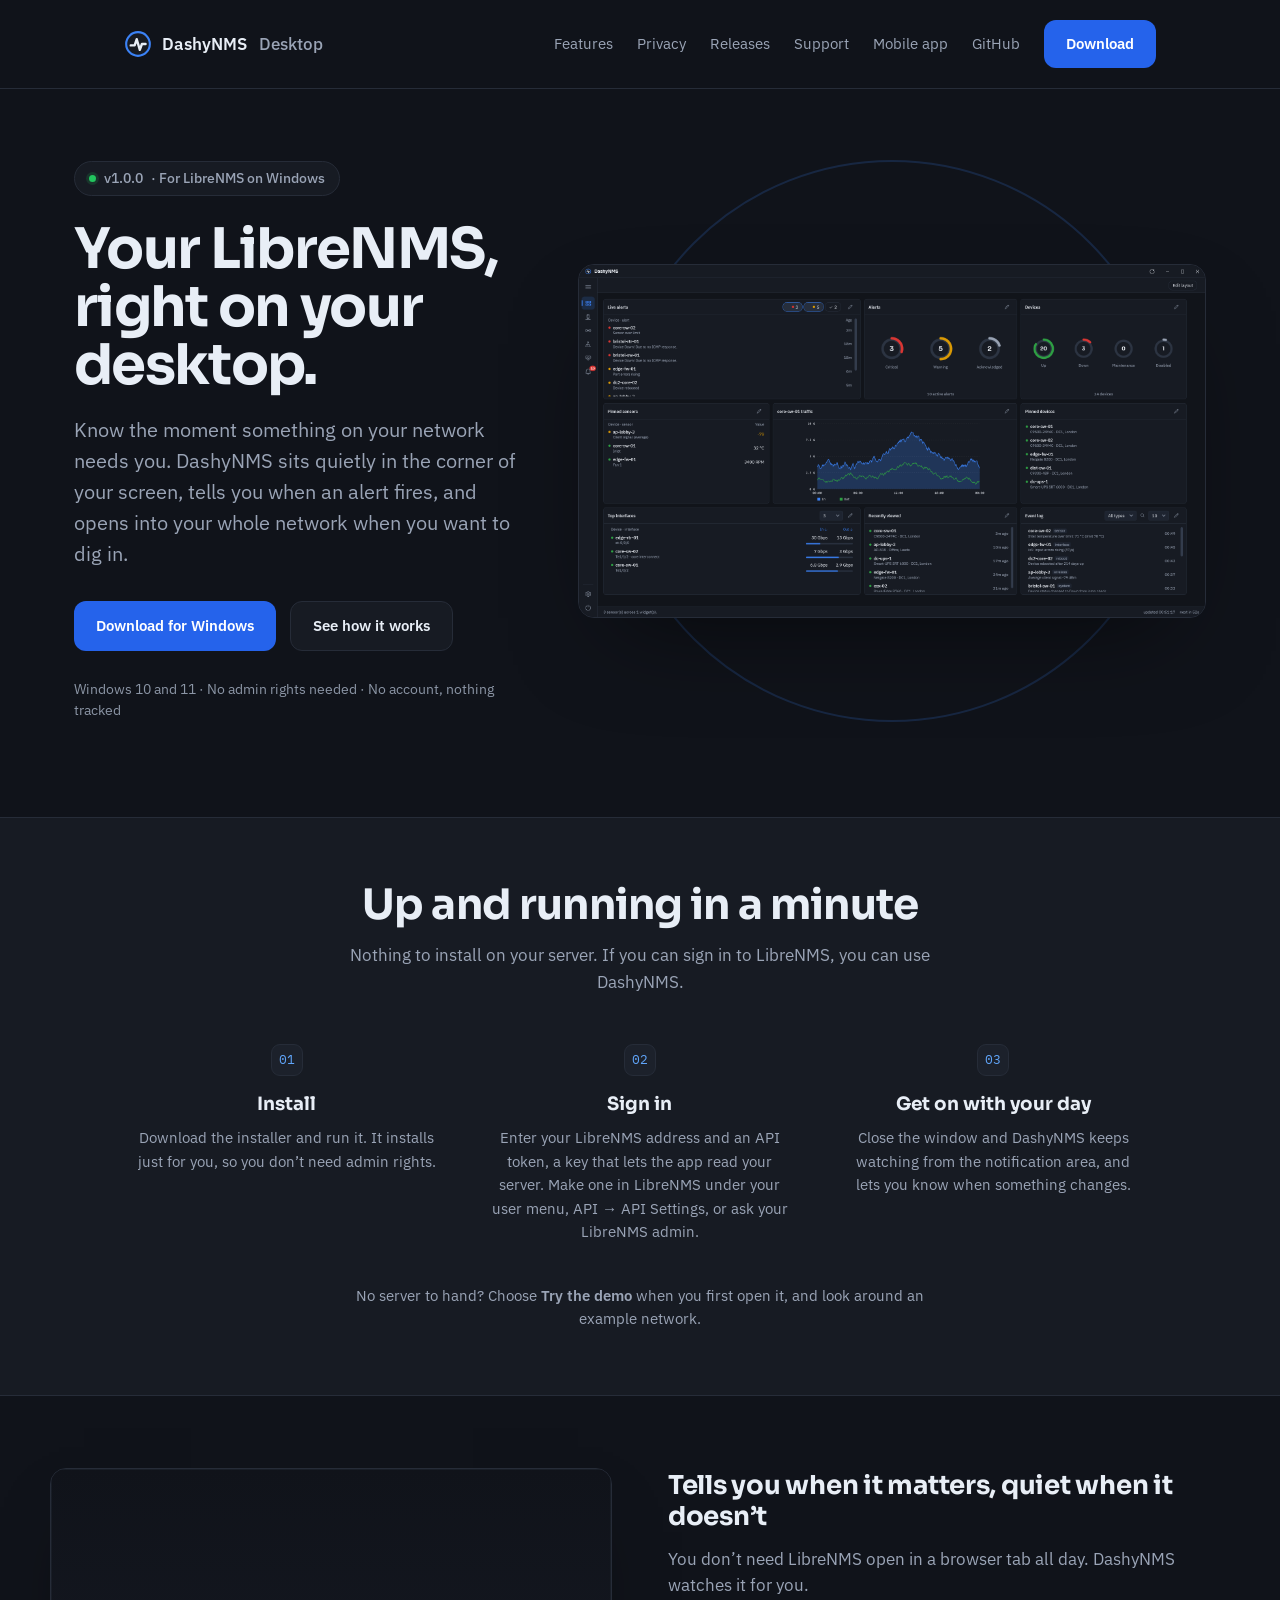
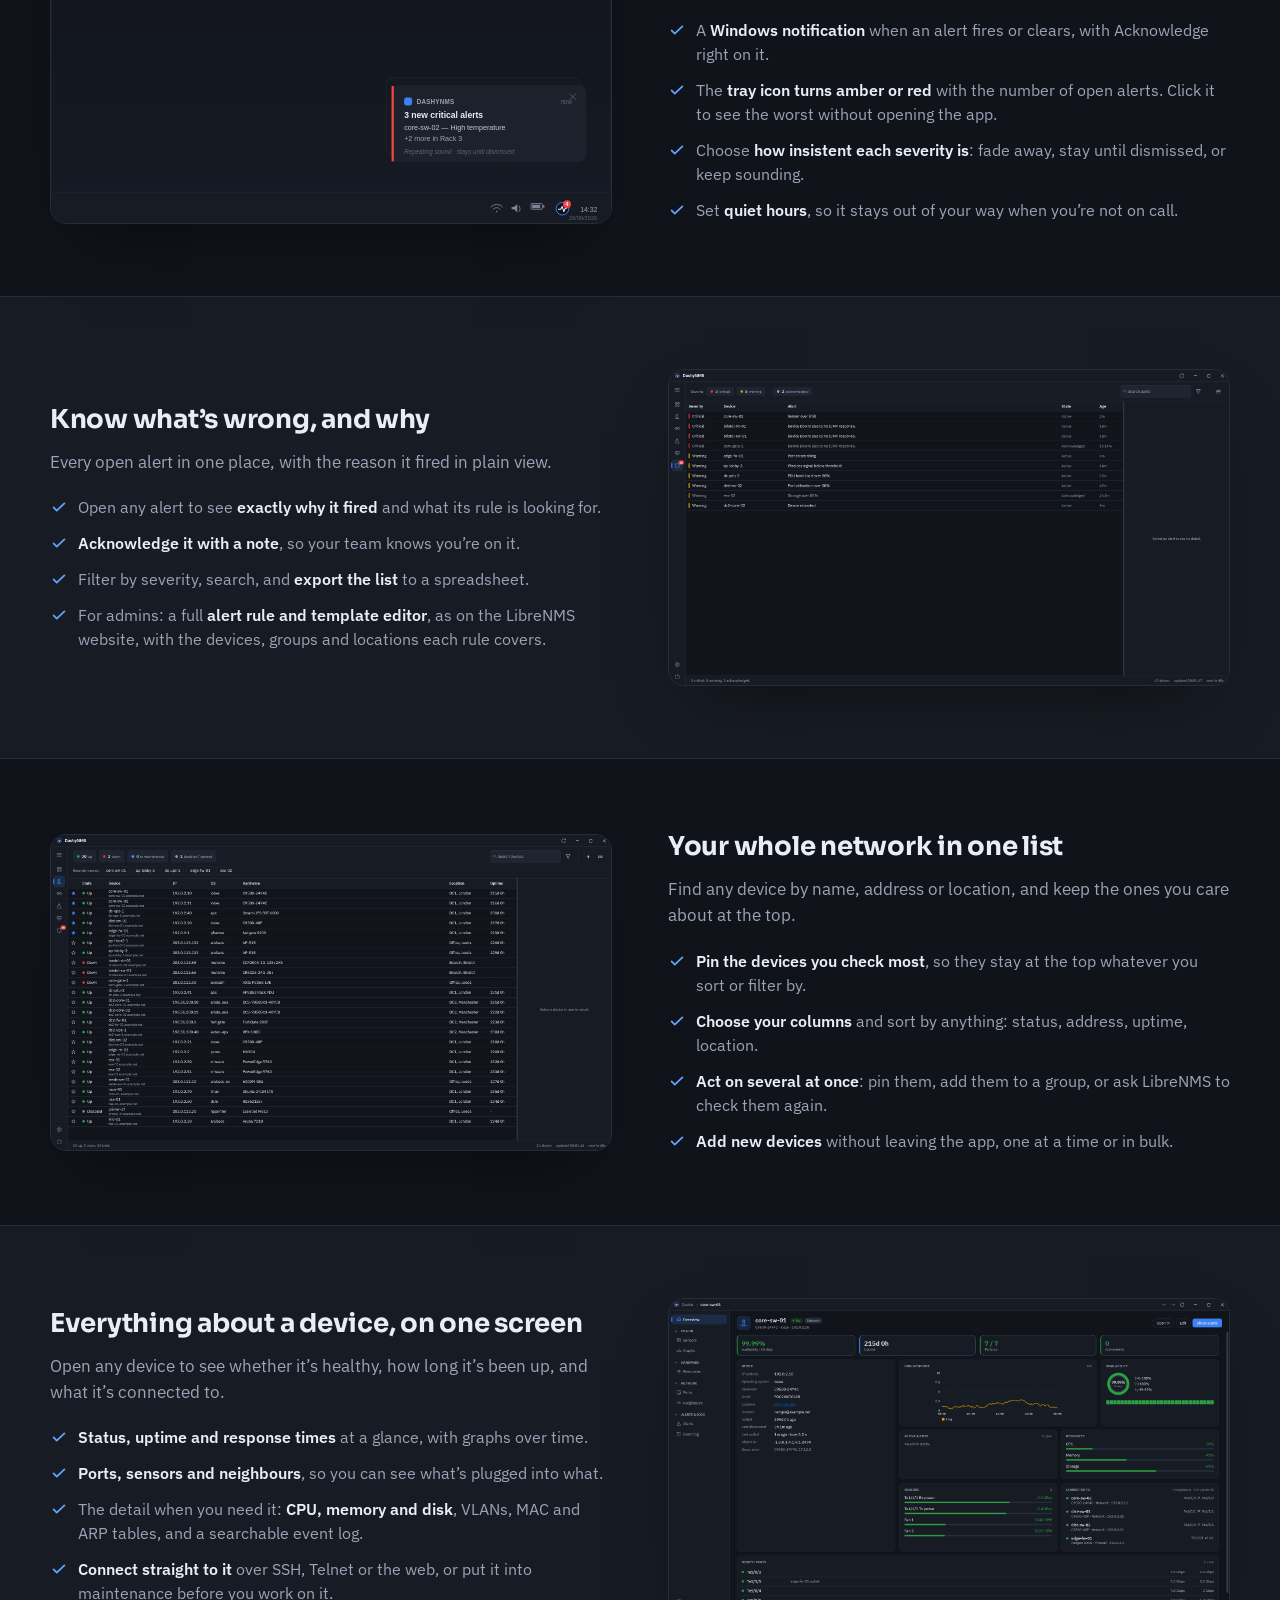
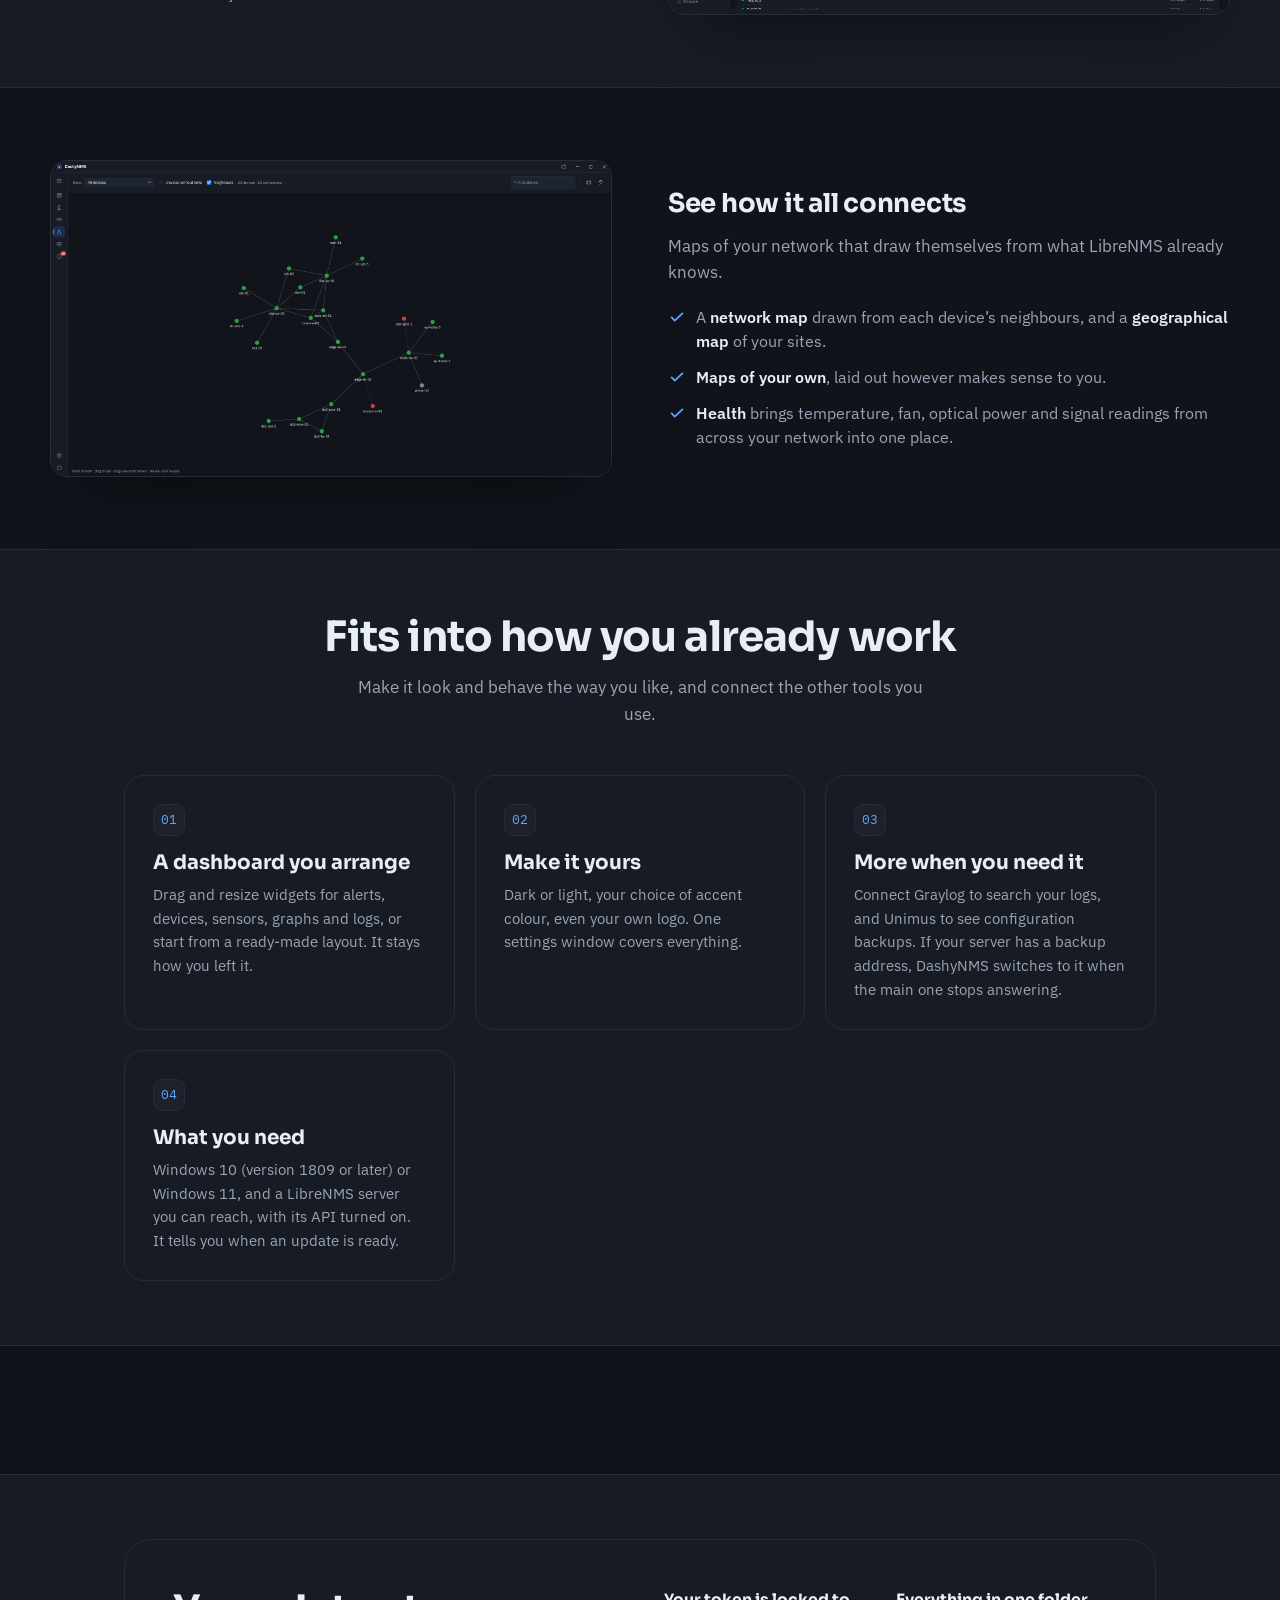
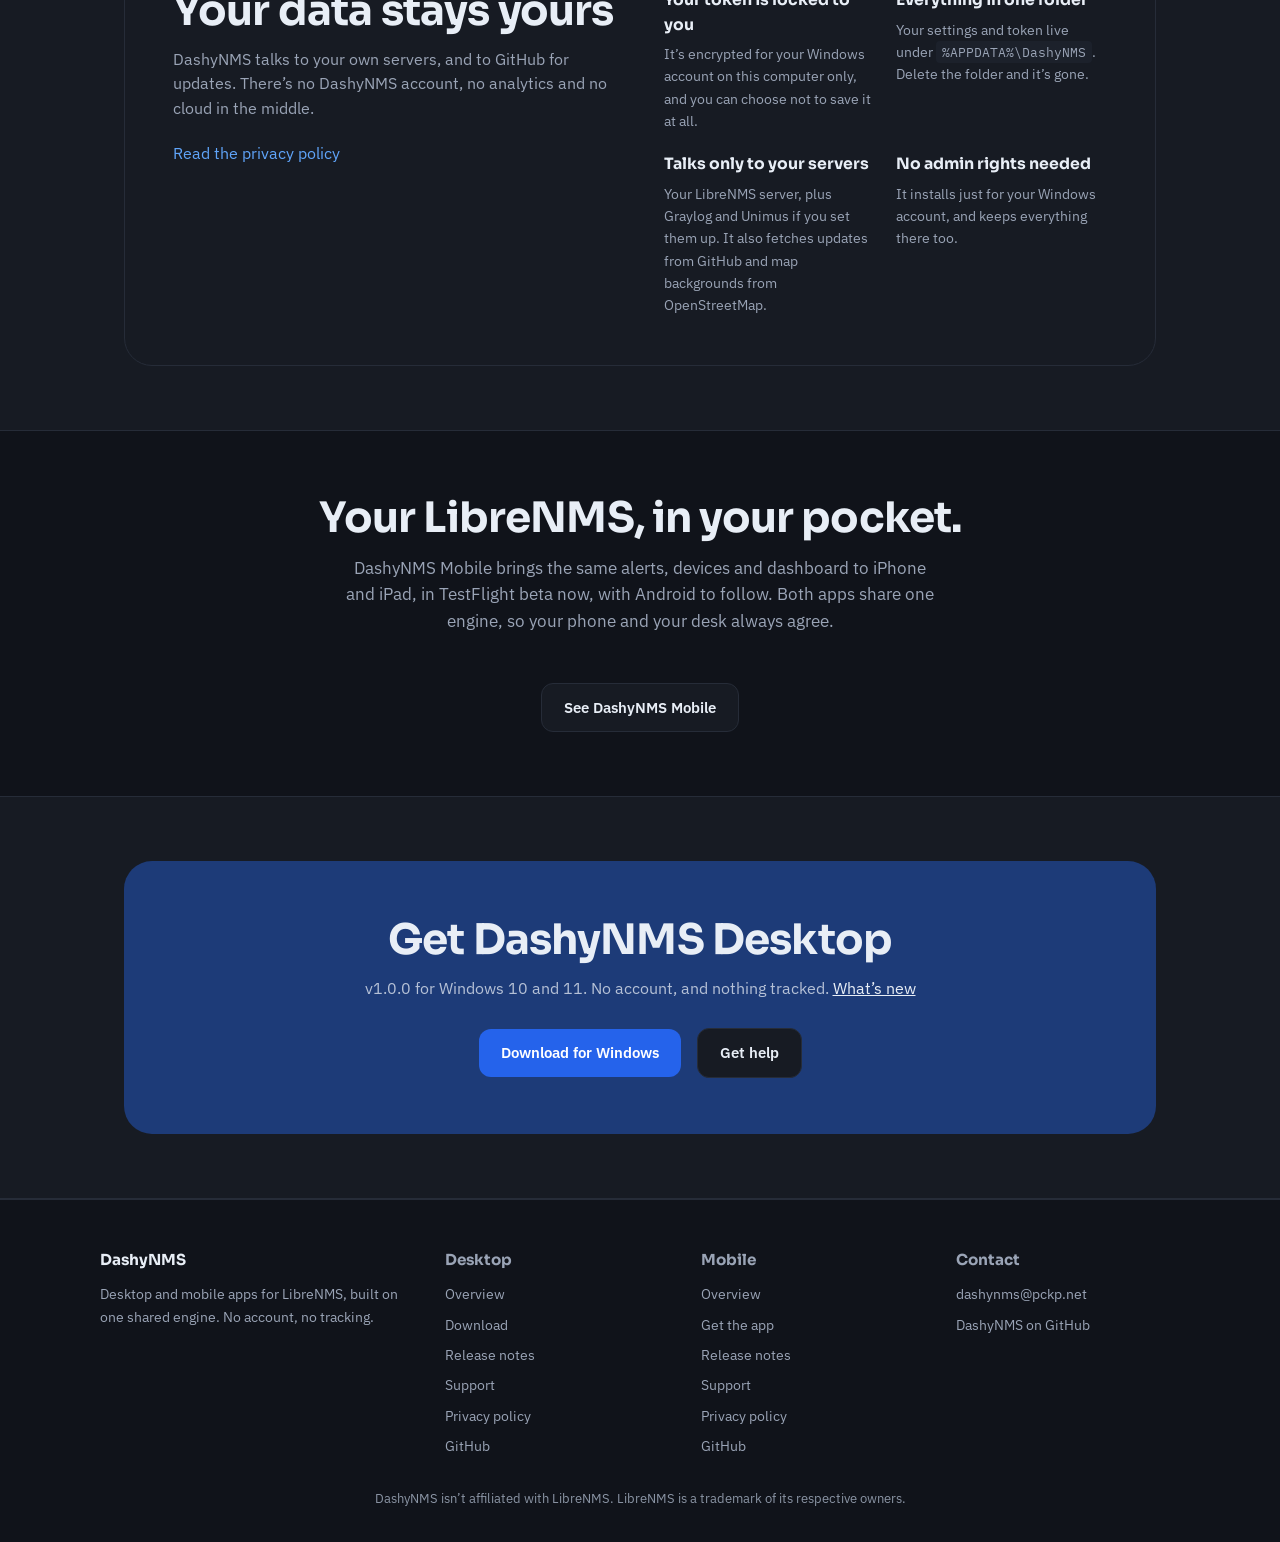
==== commit 06e0a2ac: "Add live release notes for Desktop and Mobile - /desktop/releases/ and /mobile/releases/ fetch relea" ====
--- a/desktop/index.html
+++ b/desktop/index.html
@@ -25,8 +25,9 @@
       </a>
       <div class="nav-right">
         <nav class="nav-links" aria-label="Main">
-          <a href="#features">Features</a>
-          <a href="#privacy">Privacy</a>
+          <a class="nav-minor" href="#features">Features</a>
+          <a class="nav-minor" href="#privacy">Privacy</a>
+          <a href="/desktop/releases/">Releases</a>
           <a href="/desktop/support/">Support</a>
           <a href="/mobile/">Mobile app</a>
           <a href="https://github.com/DashyNMS/desktop">GitHub</a>
@@ -40,7 +41,7 @@
     <section class="split-hero">
       <div class="split-hero-grid wide-visual">
         <div>
-          <span class="pill"><span class="dot"></span>v1.0.0 &middot; For LibreNMS on Windows</span>
+          <span class="pill"><span class="dot"></span><span data-release-version="DashyNMS/desktop">v1.0.0</span> &middot; For LibreNMS on Windows</span>
           <h1>Your LibreNMS, right on your desktop.</h1>
           <p class="lead">Know the moment something on your network needs you. DashyNMS sits quietly in the corner of your screen, tells you when an alert fires, and opens into your whole network when you want to dig in.</p>
           <div class="cta-row">
@@ -214,13 +215,19 @@
           <div class="feature" id="requirements">
             <span class="feature-num">04</span>
             <h3>What you need</h3>
-            <p>Windows 10 (version 1809 or later) or Windows 11, and a LibreNMS server you can reach, with its API turned on. It keeps itself up to date.</p>
-          </div>
-        </div>
-      </div>
-    </section>
-
-    <section id="privacy">
+            <p>Windows 10 (version 1809 or later) or Windows 11, and a LibreNMS server you can reach, with its API turned on. It tells you when an update is ready.</p>
+          </div>
+        </div>
+      </div>
+    </section>
+
+    <section id="whats-new">
+      <div class="wrap" style="max-width: var(--max-width-wide);">
+        <div data-releases="DashyNMS/desktop" data-view="teaser" data-page="/desktop/releases/"></div>
+      </div>
+    </section>
+
+    <section id="privacy" class="section-alt">
       <div class="wrap">
         <div class="privacy-panel">
           <div class="privacy-intro">
@@ -250,7 +257,7 @@
       </div>
     </section>
 
-    <section id="mobile" class="section-alt">
+    <section id="mobile">
       <div class="wrap" style="text-align:center;">
         <h2>Your LibreNMS, in your pocket.</h2>
         <p class="lede">DashyNMS Mobile brings the same alerts, devices and dashboard to iPhone and iPad, in TestFlight beta now, with Android to follow. Both apps share one engine, so your phone and your desk always agree.</p>
@@ -260,11 +267,11 @@
       </div>
     </section>
 
-    <section id="get">
+    <section id="get" class="section-alt">
       <div class="wrap">
         <div class="cta-band">
           <h2>Get DashyNMS Desktop</h2>
-          <p class="release-status">Version 1.0.0 for Windows 10 and 11. No account, and nothing tracked.</p>
+          <p class="release-status"><span data-release-version="DashyNMS/desktop">v1.0.0</span> for Windows 10 and 11. No account, and nothing tracked. <a href="/desktop/releases/">What’s new</a></p>
           <div class="store-row">
             <a class="btn btn-primary" href="https://github.com/DashyNMS/desktop/releases/latest">Download for Windows</a>
             <a class="btn btn-secondary" href="/desktop/support/">Get help</a>
@@ -284,6 +291,7 @@
         <ul>
           <li><a href="/desktop/">Overview</a></li>
           <li><a href="https://github.com/DashyNMS/desktop/releases/latest">Download</a></li>
+          <li><a href="/desktop/releases/">Release notes</a></li>
           <li><a href="/desktop/support/">Support</a></li>
           <li><a href="/desktop/privacy/">Privacy policy</a></li>
           <li><a href="https://github.com/DashyNMS/desktop">GitHub</a></li>
@@ -294,6 +302,7 @@
         <ul>
           <li><a href="/mobile/">Overview</a></li>
           <li><a href="/mobile/#get">Get the app</a></li>
+          <li><a href="/mobile/releases/">Release notes</a></li>
           <li><a href="/mobile/support/">Support</a></li>
           <li><a href="/mobile/privacy/">Privacy policy</a></li>
           <li><a href="https://github.com/DashyNMS/mobile">GitHub</a></li>
@@ -309,5 +318,7 @@
     </div>
     <p class="footer-disclaimer">DashyNMS isn’t affiliated with LibreNMS. LibreNMS is a trademark of its respective owners.</p>
   </footer>
+
+  <script src="/assets/js/releases.js" defer></script>
 </body>
 </html>
--- a/assets/css/style.css
+++ b/assets/css/style.css
@@ -133,13 +133,16 @@
   display: flex;
   align-items: center;
   justify-content: space-between;
+  gap: 24px;
   padding: 20px 24px;
 }
 
 .brand {
   display: flex;
+  flex-shrink: 0;
   align-items: center;
   gap: 10px;
+  white-space: nowrap;
   font-weight: 600;
   font-size: 1.05rem;
   color: var(--text);
@@ -170,6 +173,14 @@
 
 .nav-links a {
   color: var(--text-muted);
+  white-space: nowrap;
+}
+
+/* Same-page links go first when the bar gets tight. */
+@media (max-width: 1000px) {
+  .nav-links a.nav-minor {
+    display: none;
+  }
 }
 
 .nav-links a:hover {
@@ -674,6 +685,11 @@
   margin: 0 0 28px;
 }
 
+.cta-band .release-status a {
+  color: var(--text);
+  text-decoration: underline;
+}
+
 .cta-band .store-row {
   display: flex;
   gap: 16px;
@@ -1061,6 +1077,278 @@
   }
 }
 
+/* Release notes */
+
+.releases-page {
+  max-width: 860px;
+  margin: 0 auto;
+  padding: 64px 24px 96px;
+}
+
+.releases-page > h1 {
+  font-size: clamp(2rem, 4vw, 2.5rem);
+  letter-spacing: -0.02em;
+  margin: 0 0 8px;
+}
+
+.releases-page > .intro {
+  color: var(--text-muted);
+  font-size: 1.1rem;
+  margin: 0 0 40px;
+}
+
+.release-tag {
+  display: inline-block;
+  font: 500 0.72rem var(--font-mono);
+  text-transform: uppercase;
+  letter-spacing: 0.08em;
+  color: var(--accent-text);
+  background: rgba(59, 130, 246, 0.12);
+  border: 1px solid rgba(59, 130, 246, 0.4);
+  border-radius: 999px;
+  padding: 3px 10px;
+}
+
+.release-tag.is-preview {
+  color: var(--warn);
+  background: rgba(245, 158, 11, 0.1);
+  border-color: rgba(245, 158, 11, 0.4);
+}
+
+.release-date {
+  color: var(--text-faint);
+  font-size: 0.9rem;
+  margin: 0;
+}
+
+.release-tabs {
+  display: inline-flex;
+  gap: 4px;
+  padding: 4px;
+  margin: 0 0 20px;
+  border: 1px solid var(--border);
+  border-radius: 12px;
+  background: var(--bg-elevated);
+}
+
+.release-tabs button {
+  min-height: 40px;
+  padding: 0 16px;
+  border: 0;
+  border-radius: 8px;
+  background: transparent;
+  color: var(--text-muted);
+  font: 500 0.95rem var(--font-body);
+  cursor: pointer;
+}
+
+.release-tabs button span {
+  font-family: var(--font-mono);
+  font-size: 0.85rem;
+}
+
+.release-tabs button[aria-selected="true"] {
+  background: var(--bg-elevated-2);
+  color: var(--text);
+  box-shadow: inset 0 0 0 1px var(--border);
+}
+
+.release-card {
+  background: var(--bg-elevated);
+  border: 1px solid var(--border);
+  border-radius: 20px;
+  padding: 32px;
+}
+
+.release-head {
+  display: flex;
+  justify-content: space-between;
+  align-items: flex-end;
+  gap: 24px;
+  flex-wrap: wrap;
+  padding-bottom: 24px;
+  margin-bottom: 8px;
+  border-bottom: 1px solid var(--border);
+}
+
+.release-head h2 {
+  font-size: 2rem;
+  letter-spacing: -0.02em;
+  margin: 10px 0 4px;
+}
+
+.release-note {
+  margin: 16px 0 0;
+  padding: 12px 16px;
+  border-radius: 10px;
+  background: rgba(245, 158, 11, 0.08);
+  color: var(--text-muted);
+  font-size: 0.92rem;
+}
+
+/* GitHub's rendered notes */
+
+.release-body {
+  line-height: 1.65;
+}
+
+.release-body h2,
+.release-body h3 {
+  font-size: 1.15rem;
+  margin: 28px 0 10px;
+}
+
+.release-body h3 {
+  font-size: 1.02rem;
+  color: var(--text-muted);
+}
+
+.release-body p,
+.release-body ul {
+  margin: 0 0 14px;
+}
+
+.release-body ul {
+  padding-left: 22px;
+}
+
+.release-body li {
+  margin-bottom: 8px;
+}
+
+.release-body li ul {
+  margin: 8px 0 0;
+}
+
+.release-body li::marker {
+  color: var(--text-faint);
+}
+
+.release-body hr {
+  border: 0;
+  border-top: 1px solid var(--border);
+  margin: 24px 0;
+}
+
+.release-history-head {
+  display: flex;
+  justify-content: space-between;
+  align-items: baseline;
+  gap: 16px;
+  margin: 56px 0 16px;
+}
+
+.release-history-head h2 {
+  font-size: 1.4rem;
+  margin: 0;
+}
+
+.release-history-head label {
+  color: var(--text-muted);
+  font-size: 0.92rem;
+  cursor: pointer;
+}
+
+.release-history details {
+  border: 1px solid var(--border);
+  border-radius: 12px;
+  background: var(--bg-elevated);
+  margin-bottom: 10px;
+}
+
+.release-history summary {
+  min-height: 52px;
+  padding: 0 20px;
+  display: flex;
+  align-items: center;
+  gap: 12px;
+  cursor: pointer;
+}
+
+.release-history summary .release-date {
+  margin-left: auto;
+}
+
+.release-history details > .release-body {
+  padding: 4px 20px 12px;
+  border-top: 1px solid var(--border);
+}
+
+.release-error,
+.release-loading {
+  color: var(--text-muted);
+  padding: 32px;
+  border: 1px dashed var(--border);
+  border-radius: 20px;
+  text-align: center;
+}
+
+/* "What's new" teaser on the app pages */
+
+.whats-new {
+  display: grid;
+  grid-template-columns: 1fr 2fr;
+  gap: 40px;
+  align-items: start;
+  max-width: var(--max-width-wide);
+  margin: 0 auto;
+  padding: 40px 48px;
+  background: var(--bg-elevated);
+  border: 1px solid var(--border);
+  border-radius: 28px;
+}
+
+.whats-new h2 {
+  text-align: left;
+  font-size: 2.2rem;
+  margin: 12px 0 4px;
+}
+
+.whats-new ul {
+  margin: 0 0 20px;
+  padding: 0;
+  list-style: none;
+  display: grid;
+  gap: 10px;
+  font-size: 1.05rem;
+}
+
+.whats-new li::before {
+  content: "+";
+  color: var(--accent-text);
+  font: 600 1rem var(--font-mono);
+  margin-right: 10px;
+}
+
+.release-preview-line {
+  color: var(--text-muted);
+  margin: 0 0 20px;
+}
+
+.section-alt .whats-new {
+  background: var(--bg);
+}
+
+@media (max-width: 699px) {
+  .release-card {
+    padding: 24px 20px;
+  }
+
+  .whats-new {
+    grid-template-columns: 1fr;
+    gap: 20px;
+    padding: 32px 24px;
+  }
+
+  .release-tabs {
+    display: flex;
+  }
+
+  .release-tabs button {
+    flex: 1;
+  }
+}
+
 /* Footer */
 
 footer {
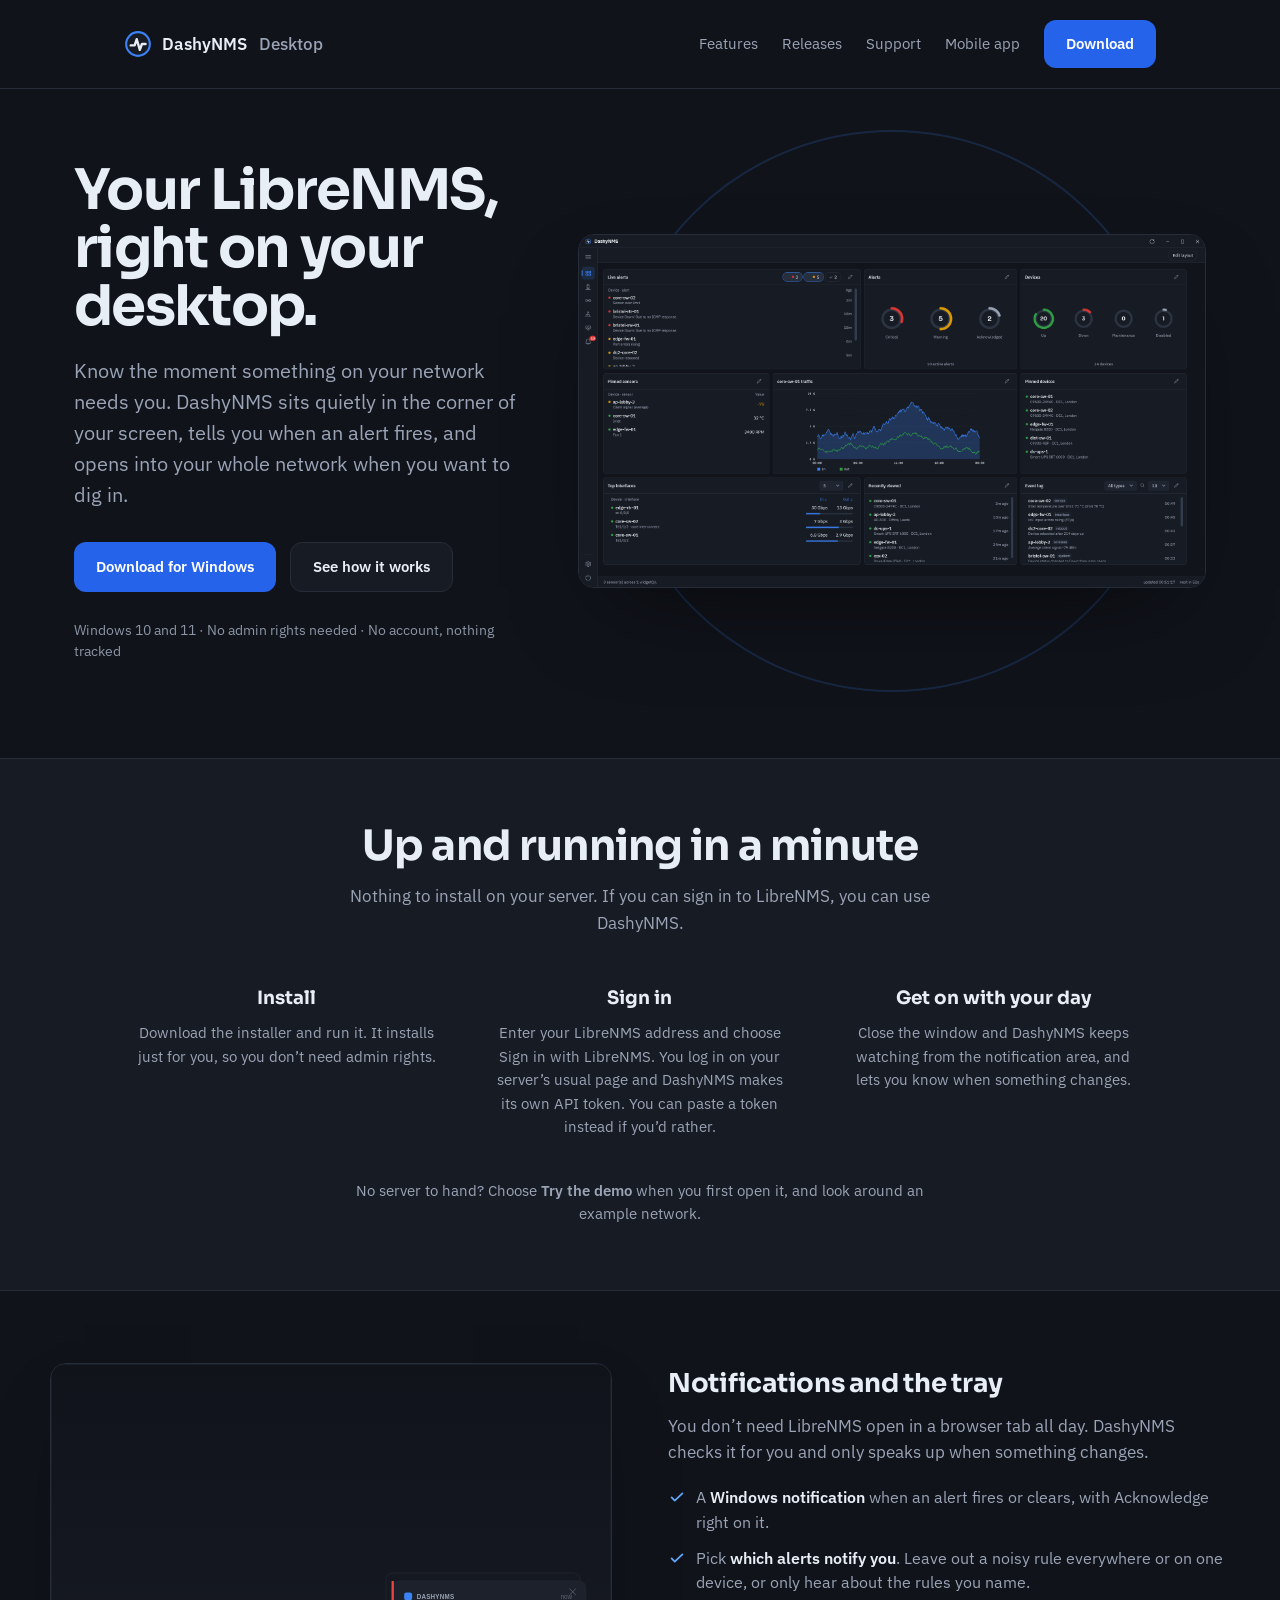
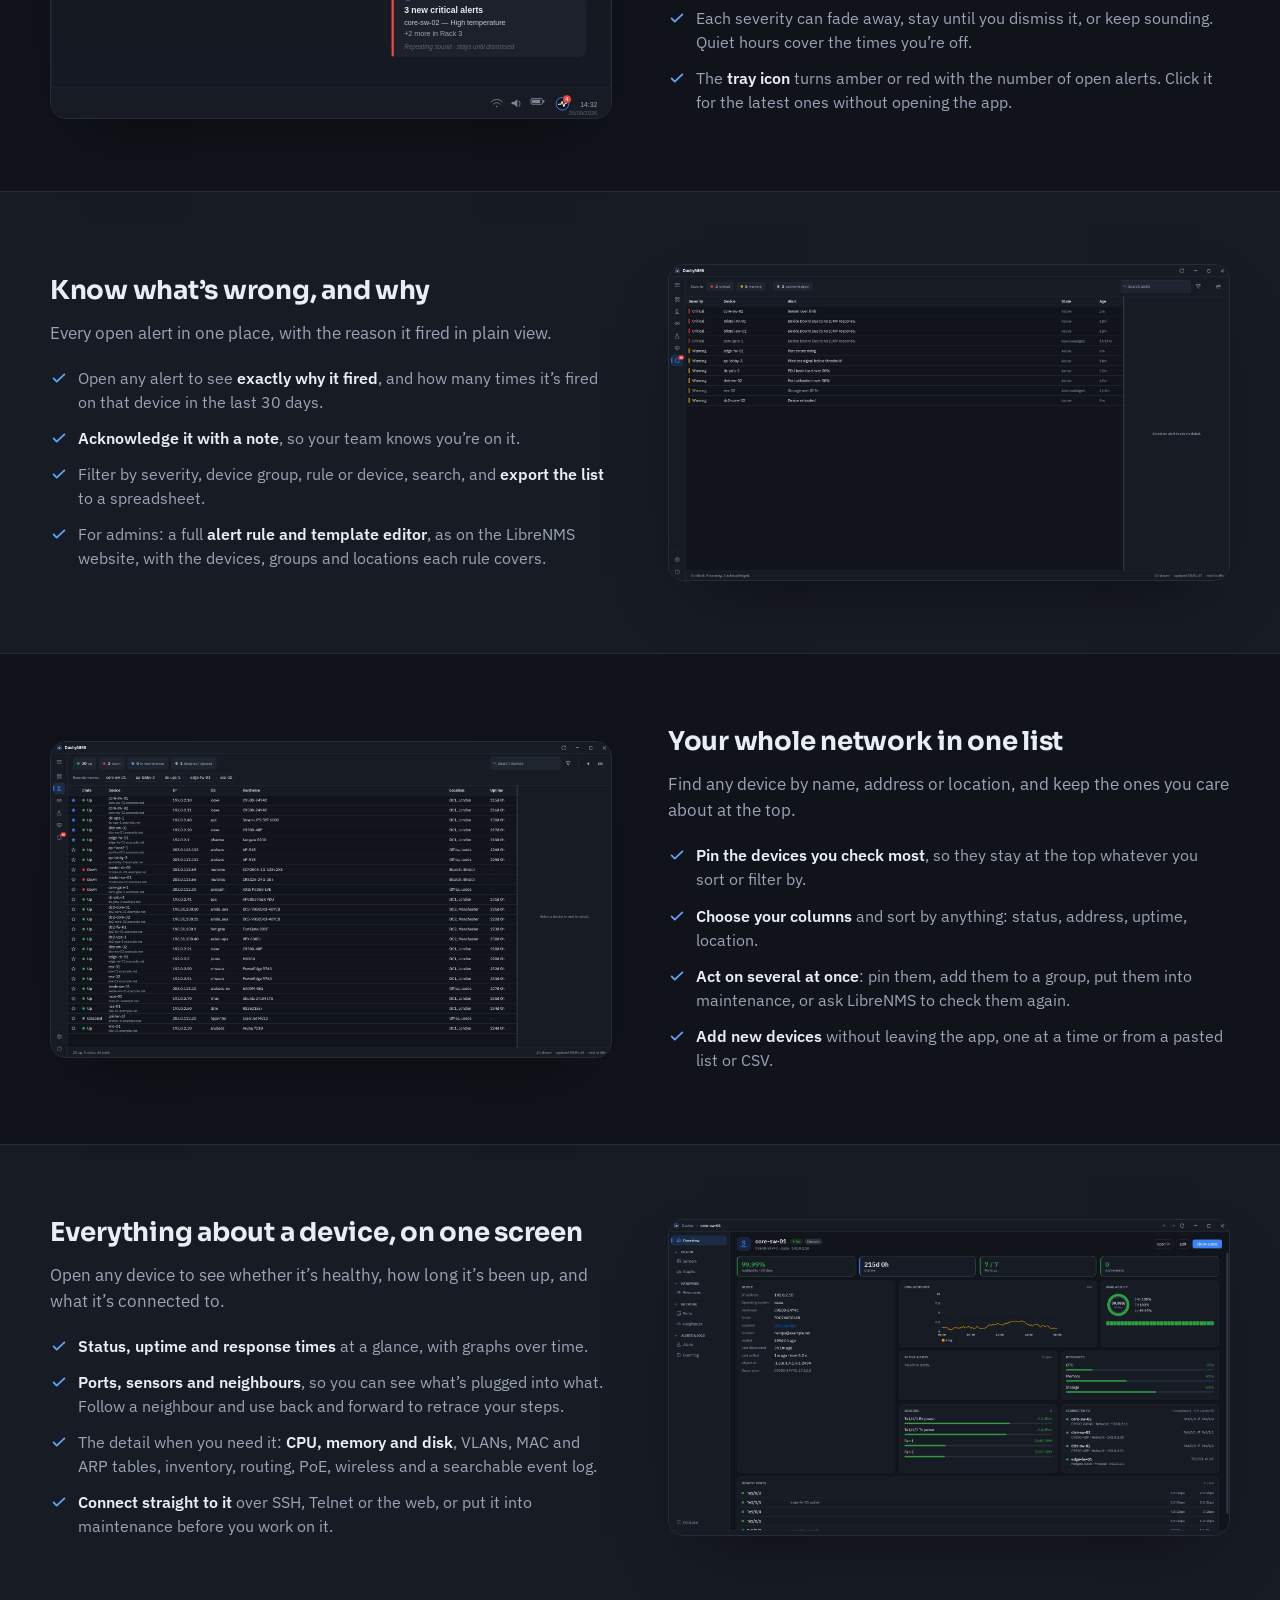
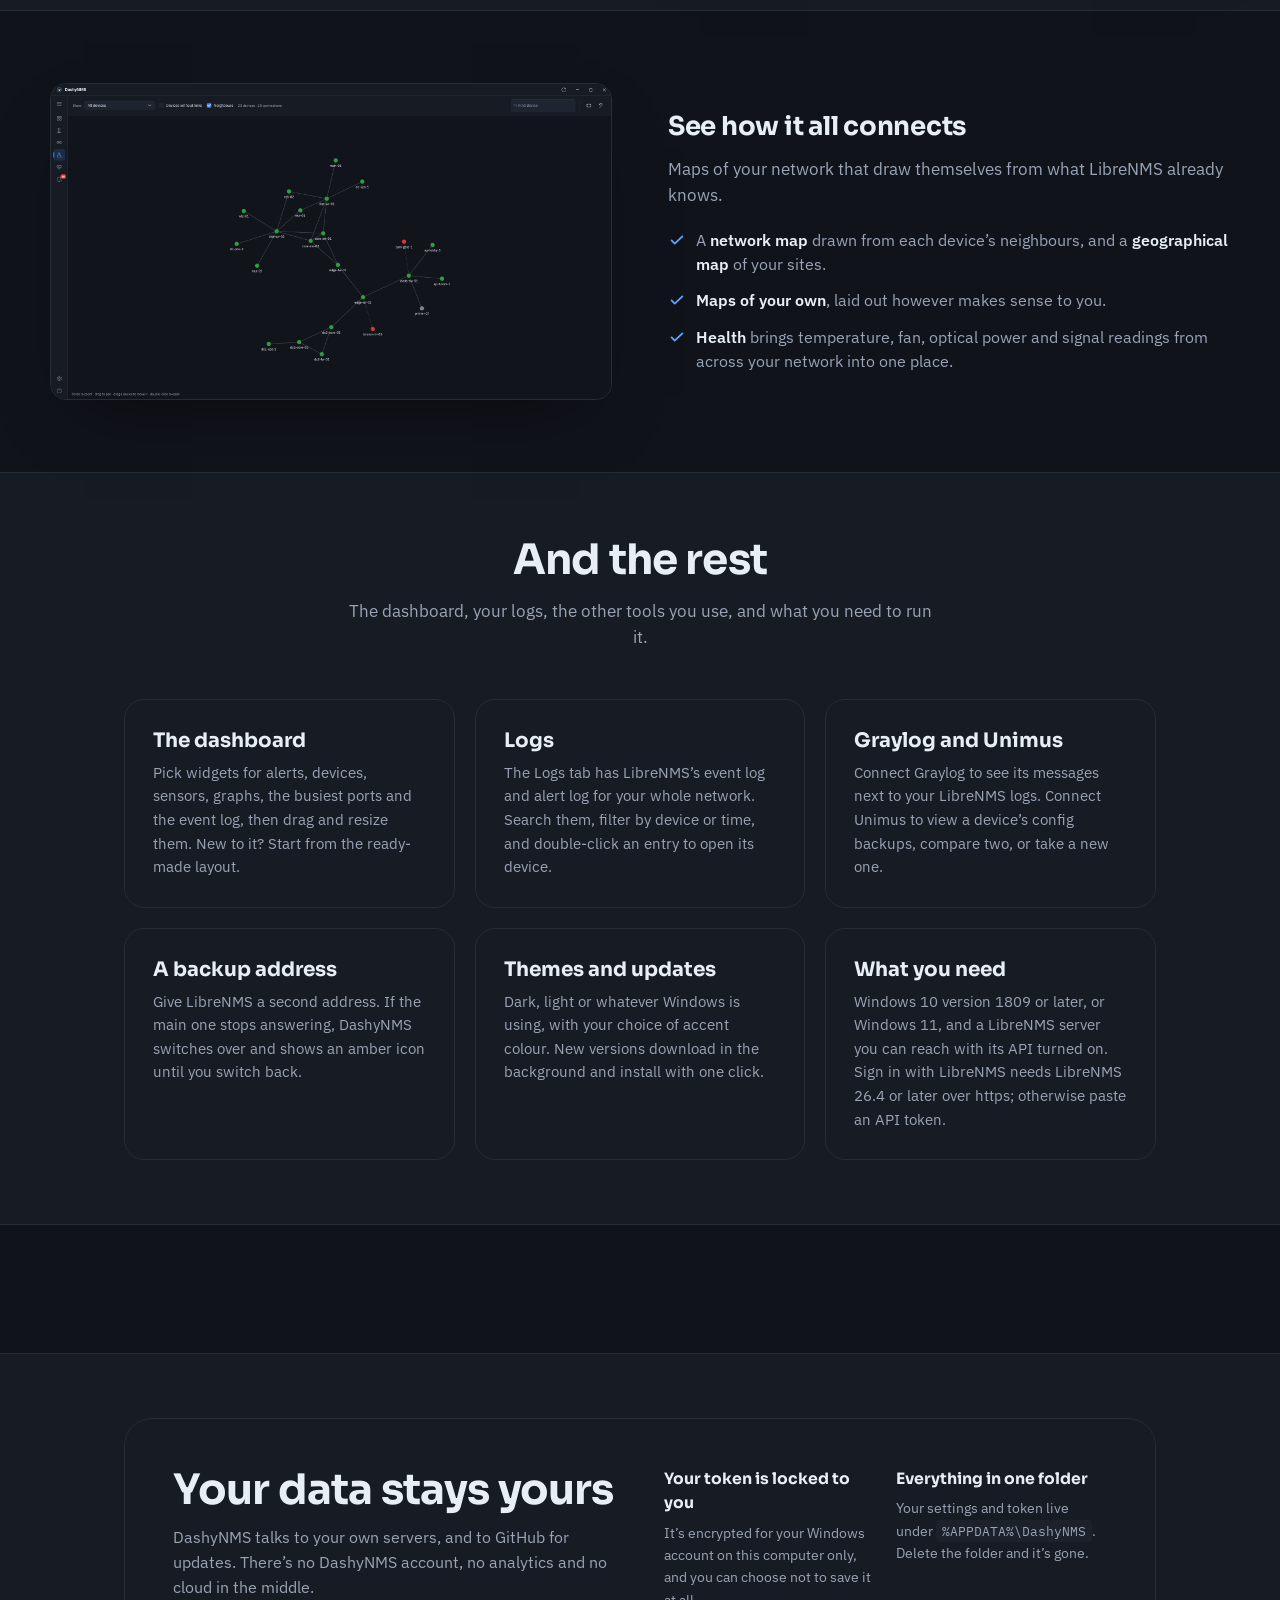
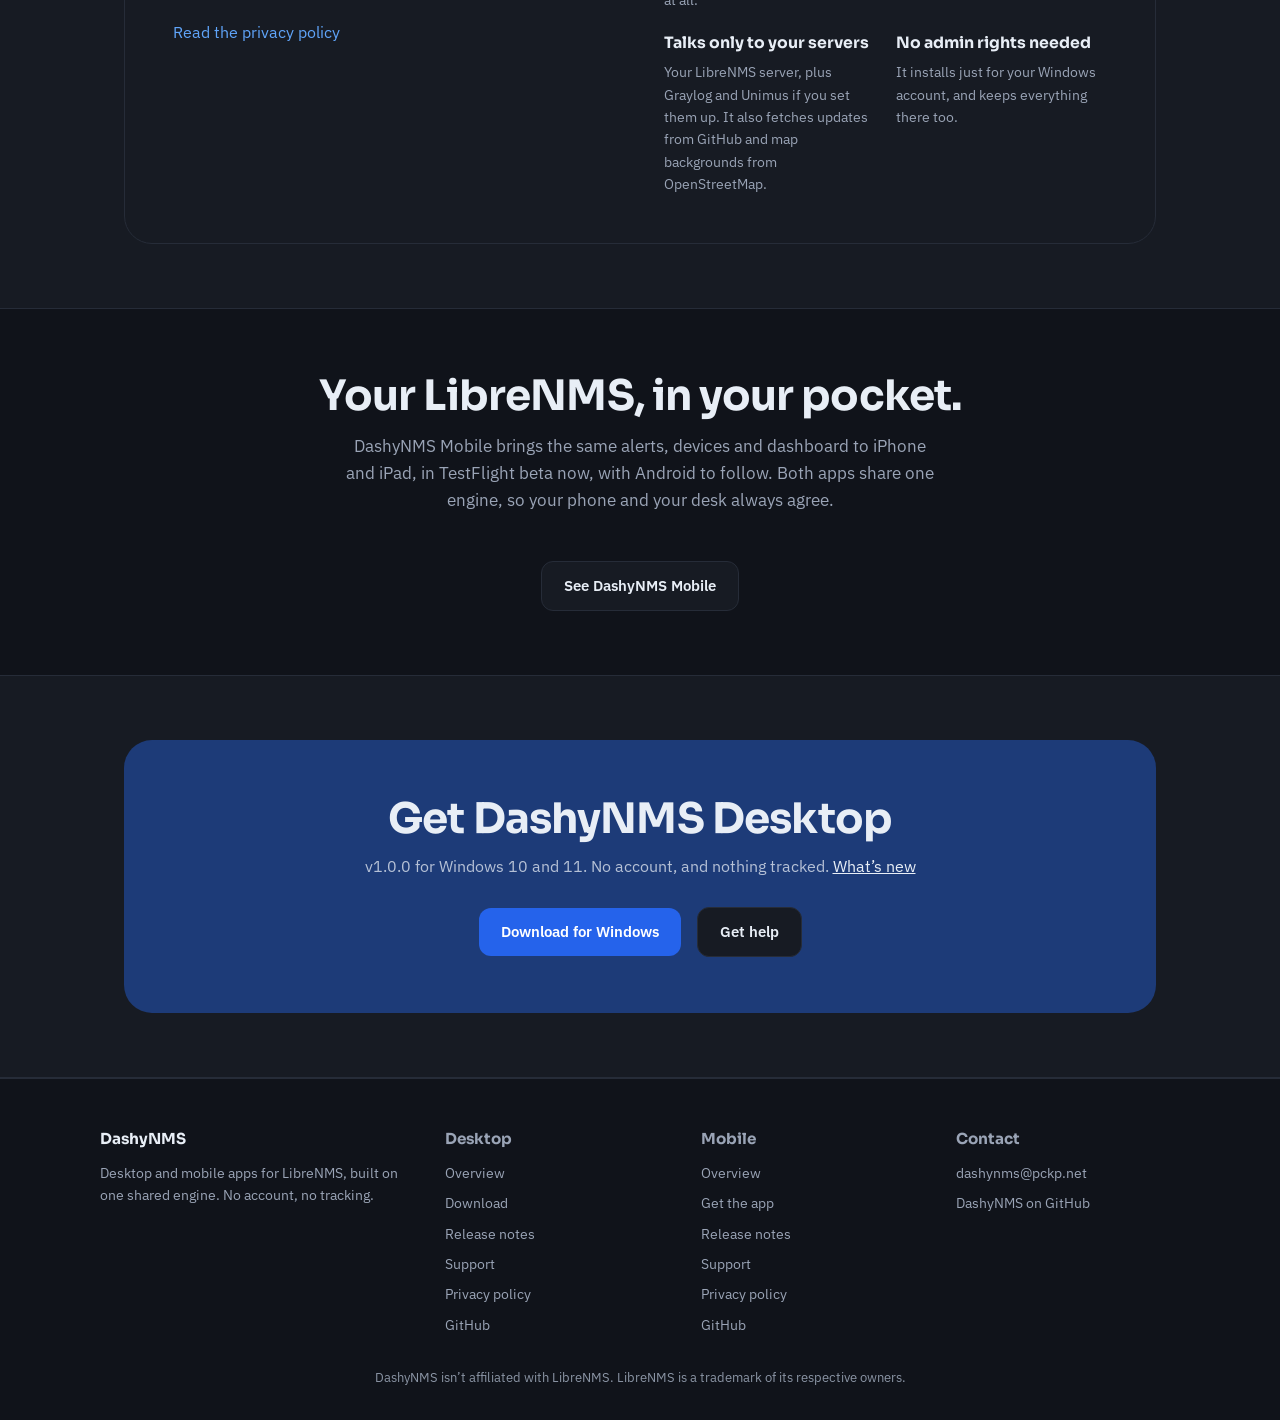
==== commit 92d7ca92: "Update the site for DashyNMS Desktop 1.1.0 - Desktop page copy matches what 1.1.0 does: Sign in with" ====
--- a/desktop/index.html
+++ b/desktop/index.html
@@ -26,11 +26,9 @@
       <div class="nav-right">
         <nav class="nav-links" aria-label="Main">
           <a class="nav-minor" href="#features">Features</a>
-          <a class="nav-minor" href="#privacy">Privacy</a>
           <a href="/desktop/releases/">Releases</a>
           <a href="/desktop/support/">Support</a>
           <a href="/mobile/">Mobile app</a>
-          <a href="https://github.com/DashyNMS/desktop">GitHub</a>
         </nav>
         <a class="btn btn-primary" href="#get">Download</a>
       </div>
@@ -41,7 +39,6 @@
     <section class="split-hero">
       <div class="split-hero-grid wide-visual">
         <div>
-          <span class="pill"><span class="dot"></span><span data-release-version="DashyNMS/desktop">v1.0.0</span> &middot; For LibreNMS on Windows</span>
           <h1>Your LibreNMS, right on your desktop.</h1>
           <p class="lead">Know the moment something on your network needs you. DashyNMS sits quietly in the corner of your screen, tells you when an alert fires, and opens into your whole network when you want to dig in.</p>
           <div class="cta-row">
@@ -69,17 +66,14 @@
         <p class="lede">Nothing to install on your server. If you can sign in to LibreNMS, you can use DashyNMS.</p>
         <div class="steps">
           <div class="step">
-            <span class="feature-num">01</span>
             <h3>Install</h3>
             <p>Download the installer and run it. It installs just for you, so you don’t need admin rights.</p>
           </div>
           <div class="step">
-            <span class="feature-num">02</span>
             <h3>Sign in</h3>
-            <p>Enter your LibreNMS address and an API token, a key that lets the app read your server. Make one in LibreNMS under your user menu, API &rarr; API Settings, or ask your LibreNMS admin.</p>
+            <p>Enter your LibreNMS address and choose Sign in with LibreNMS. You log in on your server’s usual page and DashyNMS makes its own API token. You can paste a token instead if you’d rather.</p>
           </div>
           <div class="step">
-            <span class="feature-num">03</span>
             <h3>Get on with your day</h3>
             <p>Close the window and DashyNMS keeps watching from the notification area, and lets you know when something changes.</p>
           </div>
@@ -97,13 +91,13 @@
           </div>
         </div>
         <div class="zig-copy">
-          <h3>Tells you when it matters, quiet when it doesn’t</h3>
-          <p>You don’t need LibreNMS open in a browser tab all day. DashyNMS watches it for you.</p>
+          <h3>Notifications and the tray</h3>
+          <p>You don’t need LibreNMS open in a browser tab all day. DashyNMS checks it for you and only speaks up when something changes.</p>
           <ul>
             <li><svg viewBox="0 0 20 20" fill="none" aria-hidden="true"><path d="M4 10.5l3.5 3.5L16 6" stroke="currentColor" stroke-width="2" stroke-linecap="round" stroke-linejoin="round"/></svg><span>A <strong>Windows notification</strong> when an alert fires or clears, with Acknowledge right on it.</span></li>
-            <li><svg viewBox="0 0 20 20" fill="none" aria-hidden="true"><path d="M4 10.5l3.5 3.5L16 6" stroke="currentColor" stroke-width="2" stroke-linecap="round" stroke-linejoin="round"/></svg><span>The <strong>tray icon turns amber or red</strong> with the number of open alerts. Click it to see the worst without opening the app.</span></li>
-            <li><svg viewBox="0 0 20 20" fill="none" aria-hidden="true"><path d="M4 10.5l3.5 3.5L16 6" stroke="currentColor" stroke-width="2" stroke-linecap="round" stroke-linejoin="round"/></svg><span>Choose <strong>how insistent each severity is</strong>: fade away, stay until dismissed, or keep sounding.</span></li>
-            <li><svg viewBox="0 0 20 20" fill="none" aria-hidden="true"><path d="M4 10.5l3.5 3.5L16 6" stroke="currentColor" stroke-width="2" stroke-linecap="round" stroke-linejoin="round"/></svg><span>Set <strong>quiet hours</strong>, so it stays out of your way when you’re not on call.</span></li>
+            <li><svg viewBox="0 0 20 20" fill="none" aria-hidden="true"><path d="M4 10.5l3.5 3.5L16 6" stroke="currentColor" stroke-width="2" stroke-linecap="round" stroke-linejoin="round"/></svg><span>Pick <strong>which alerts notify you</strong>. Leave out a noisy rule everywhere or on one device, or only hear about the rules you name.</span></li>
+            <li><svg viewBox="0 0 20 20" fill="none" aria-hidden="true"><path d="M4 10.5l3.5 3.5L16 6" stroke="currentColor" stroke-width="2" stroke-linecap="round" stroke-linejoin="round"/></svg><span>Each severity can fade away, stay until you dismiss it, or keep sounding. Quiet hours cover the times you’re off.</span></li>
+            <li><svg viewBox="0 0 20 20" fill="none" aria-hidden="true"><path d="M4 10.5l3.5 3.5L16 6" stroke="currentColor" stroke-width="2" stroke-linecap="round" stroke-linejoin="round"/></svg><span>The <strong>tray icon</strong> turns amber or red with the number of open alerts. Click it for the latest ones without opening the app.</span></li>
           </ul>
         </div>
       </div>
@@ -121,9 +115,9 @@
           <h3>Know what’s wrong, and why</h3>
           <p>Every open alert in one place, with the reason it fired in plain view.</p>
           <ul>
-            <li><svg viewBox="0 0 20 20" fill="none" aria-hidden="true"><path d="M4 10.5l3.5 3.5L16 6" stroke="currentColor" stroke-width="2" stroke-linecap="round" stroke-linejoin="round"/></svg><span>Open any alert to see <strong>exactly why it fired</strong> and what its rule is looking for.</span></li>
+            <li><svg viewBox="0 0 20 20" fill="none" aria-hidden="true"><path d="M4 10.5l3.5 3.5L16 6" stroke="currentColor" stroke-width="2" stroke-linecap="round" stroke-linejoin="round"/></svg><span>Open any alert to see <strong>exactly why it fired</strong>, and how many times it’s fired on that device in the last 30 days.</span></li>
             <li><svg viewBox="0 0 20 20" fill="none" aria-hidden="true"><path d="M4 10.5l3.5 3.5L16 6" stroke="currentColor" stroke-width="2" stroke-linecap="round" stroke-linejoin="round"/></svg><span><strong>Acknowledge it with a note</strong>, so your team knows you’re on it.</span></li>
-            <li><svg viewBox="0 0 20 20" fill="none" aria-hidden="true"><path d="M4 10.5l3.5 3.5L16 6" stroke="currentColor" stroke-width="2" stroke-linecap="round" stroke-linejoin="round"/></svg><span>Filter by severity, search, and <strong>export the list</strong> to a spreadsheet.</span></li>
+            <li><svg viewBox="0 0 20 20" fill="none" aria-hidden="true"><path d="M4 10.5l3.5 3.5L16 6" stroke="currentColor" stroke-width="2" stroke-linecap="round" stroke-linejoin="round"/></svg><span>Filter by severity, device group, rule or device, search, and <strong>export the list</strong> to a spreadsheet.</span></li>
             <li><svg viewBox="0 0 20 20" fill="none" aria-hidden="true"><path d="M4 10.5l3.5 3.5L16 6" stroke="currentColor" stroke-width="2" stroke-linecap="round" stroke-linejoin="round"/></svg><span>For admins: a full <strong>alert rule and template editor</strong>, as on the LibreNMS website, with the devices, groups and locations each rule covers.</span></li>
           </ul>
         </div>
@@ -144,8 +138,8 @@
           <ul>
             <li><svg viewBox="0 0 20 20" fill="none" aria-hidden="true"><path d="M4 10.5l3.5 3.5L16 6" stroke="currentColor" stroke-width="2" stroke-linecap="round" stroke-linejoin="round"/></svg><span><strong>Pin the devices you check most</strong>, so they stay at the top whatever you sort or filter by.</span></li>
             <li><svg viewBox="0 0 20 20" fill="none" aria-hidden="true"><path d="M4 10.5l3.5 3.5L16 6" stroke="currentColor" stroke-width="2" stroke-linecap="round" stroke-linejoin="round"/></svg><span><strong>Choose your columns</strong> and sort by anything: status, address, uptime, location.</span></li>
-            <li><svg viewBox="0 0 20 20" fill="none" aria-hidden="true"><path d="M4 10.5l3.5 3.5L16 6" stroke="currentColor" stroke-width="2" stroke-linecap="round" stroke-linejoin="round"/></svg><span><strong>Act on several at once</strong>: pin them, add them to a group, or ask LibreNMS to check them again.</span></li>
-            <li><svg viewBox="0 0 20 20" fill="none" aria-hidden="true"><path d="M4 10.5l3.5 3.5L16 6" stroke="currentColor" stroke-width="2" stroke-linecap="round" stroke-linejoin="round"/></svg><span><strong>Add new devices</strong> without leaving the app, one at a time or in bulk.</span></li>
+            <li><svg viewBox="0 0 20 20" fill="none" aria-hidden="true"><path d="M4 10.5l3.5 3.5L16 6" stroke="currentColor" stroke-width="2" stroke-linecap="round" stroke-linejoin="round"/></svg><span><strong>Act on several at once</strong>: pin them, add them to a group, put them into maintenance, or ask LibreNMS to check them again.</span></li>
+            <li><svg viewBox="0 0 20 20" fill="none" aria-hidden="true"><path d="M4 10.5l3.5 3.5L16 6" stroke="currentColor" stroke-width="2" stroke-linecap="round" stroke-linejoin="round"/></svg><span><strong>Add new devices</strong> without leaving the app, one at a time or from a pasted list or CSV.</span></li>
           </ul>
         </div>
       </div>
@@ -164,8 +158,8 @@
           <p>Open any device to see whether it’s healthy, how long it’s been up, and what it’s connected to.</p>
           <ul>
             <li><svg viewBox="0 0 20 20" fill="none" aria-hidden="true"><path d="M4 10.5l3.5 3.5L16 6" stroke="currentColor" stroke-width="2" stroke-linecap="round" stroke-linejoin="round"/></svg><span><strong>Status, uptime and response times</strong> at a glance, with graphs over time.</span></li>
-            <li><svg viewBox="0 0 20 20" fill="none" aria-hidden="true"><path d="M4 10.5l3.5 3.5L16 6" stroke="currentColor" stroke-width="2" stroke-linecap="round" stroke-linejoin="round"/></svg><span><strong>Ports, sensors and neighbours</strong>, so you can see what’s plugged into what.</span></li>
-            <li><svg viewBox="0 0 20 20" fill="none" aria-hidden="true"><path d="M4 10.5l3.5 3.5L16 6" stroke="currentColor" stroke-width="2" stroke-linecap="round" stroke-linejoin="round"/></svg><span>The detail when you need it: <strong>CPU, memory and disk</strong>, VLANs, MAC and ARP tables, and a searchable event log.</span></li>
+            <li><svg viewBox="0 0 20 20" fill="none" aria-hidden="true"><path d="M4 10.5l3.5 3.5L16 6" stroke="currentColor" stroke-width="2" stroke-linecap="round" stroke-linejoin="round"/></svg><span><strong>Ports, sensors and neighbours</strong>, so you can see what’s plugged into what. Follow a neighbour and use back and forward to retrace your steps.</span></li>
+            <li><svg viewBox="0 0 20 20" fill="none" aria-hidden="true"><path d="M4 10.5l3.5 3.5L16 6" stroke="currentColor" stroke-width="2" stroke-linecap="round" stroke-linejoin="round"/></svg><span>The detail when you need it: <strong>CPU, memory and disk</strong>, VLANs, MAC and ARP tables, inventory, routing, PoE, wireless and a searchable event log.</span></li>
             <li><svg viewBox="0 0 20 20" fill="none" aria-hidden="true"><path d="M4 10.5l3.5 3.5L16 6" stroke="currentColor" stroke-width="2" stroke-linecap="round" stroke-linejoin="round"/></svg><span><strong>Connect straight to it</strong> over SSH, Telnet or the web, or put it into maintenance before you work on it.</span></li>
           </ul>
         </div>
@@ -194,28 +188,32 @@
 
     <section id="more" class="section-alt">
       <div class="wrap">
-        <h2>Fits into how you already work</h2>
-        <p class="lede">Make it look and behave the way you like, and connect the other tools you use.</p>
+        <h2>And the rest</h2>
+        <p class="lede">The dashboard, your logs, the other tools you use, and what you need to run it.</p>
         <div class="features">
           <div class="feature">
-            <span class="feature-num">01</span>
-            <h3>A dashboard you arrange</h3>
-            <p>Drag and resize widgets for alerts, devices, sensors, graphs and logs, or start from a ready-made layout. It stays how you left it.</p>
-          </div>
-          <div class="feature">
-            <span class="feature-num">02</span>
-            <h3>Make it yours</h3>
-            <p>Dark or light, your choice of accent colour, even your own logo. One settings window covers everything.</p>
-          </div>
-          <div class="feature">
-            <span class="feature-num">03</span>
-            <h3>More when you need it</h3>
-            <p>Connect Graylog to search your logs, and Unimus to see configuration backups. If your server has a backup address, DashyNMS switches to it when the main one stops answering.</p>
+            <h3>The dashboard</h3>
+            <p>Pick widgets for alerts, devices, sensors, graphs, the busiest ports and the event log, then drag and resize them. New to it? Start from the ready-made layout.</p>
+          </div>
+          <div class="feature">
+            <h3>Logs</h3>
+            <p>The Logs tab has LibreNMS’s event log and alert log for your whole network. Search them, filter by device or time, and double-click an entry to open its device.</p>
+          </div>
+          <div class="feature">
+            <h3>Graylog and Unimus</h3>
+            <p>Connect Graylog to see its messages next to your LibreNMS logs. Connect Unimus to view a device’s config backups, compare two, or take a new one.</p>
+          </div>
+          <div class="feature">
+            <h3>A backup address</h3>
+            <p>Give LibreNMS a second address. If the main one stops answering, DashyNMS switches over and shows an amber icon until you switch back.</p>
+          </div>
+          <div class="feature">
+            <h3>Themes and updates</h3>
+            <p>Dark, light or whatever Windows is using, with your choice of accent colour. New versions download in the background and install with one click.</p>
           </div>
           <div class="feature" id="requirements">
-            <span class="feature-num">04</span>
             <h3>What you need</h3>
-            <p>Windows 10 (version 1809 or later) or Windows 11, and a LibreNMS server you can reach, with its API turned on. It tells you when an update is ready.</p>
+            <p>Windows 10 version 1809 or later, or Windows 11, and a LibreNMS server you can reach with its API turned on. Sign in with LibreNMS needs LibreNMS 26.4 or later over https; otherwise paste an API token.</p>
           </div>
         </div>
       </div>
--- a/assets/css/style.css
+++ b/assets/css/style.css
@@ -244,30 +244,6 @@
   flex-wrap: wrap;
 }
 
-/* Eyebrow pill */
-
-.pill {
-  display: inline-flex;
-  align-items: center;
-  gap: 8px;
-  padding: 6px 14px;
-  border-radius: 999px;
-  background: var(--bg-elevated);
-  border: 1px solid var(--border);
-  color: var(--text-muted);
-  font-size: 0.85rem;
-  font-weight: 500;
-  margin-bottom: 24px;
-}
-
-.pill .dot {
-  width: 7px;
-  height: 7px;
-  border-radius: 50%;
-  background: var(--ok);
-  box-shadow: 0 0 0 3px rgba(34, 197, 94, 0.15);
-}
-
 /* Product wordmark: "DashyNMS Desktop", "DashyNMS Mobile" */
 
 .brand .brand-suffix {
@@ -414,23 +390,6 @@
   font-size: 1.075rem;
 }
 
-/* Numbered badge, shared by steps and feature cards */
-
-.feature-num {
-  display: inline-flex;
-  align-items: center;
-  justify-content: center;
-  width: 32px;
-  height: 32px;
-  border-radius: 9px;
-  background: var(--bg-elevated-2);
-  border: 1px solid var(--border);
-  color: var(--accent-text);
-  font-family: var(--font-mono);
-  font-size: 0.8rem;
-  font-weight: 500;
-  margin-bottom: 14px;
-}
 
 /* Steps */
 
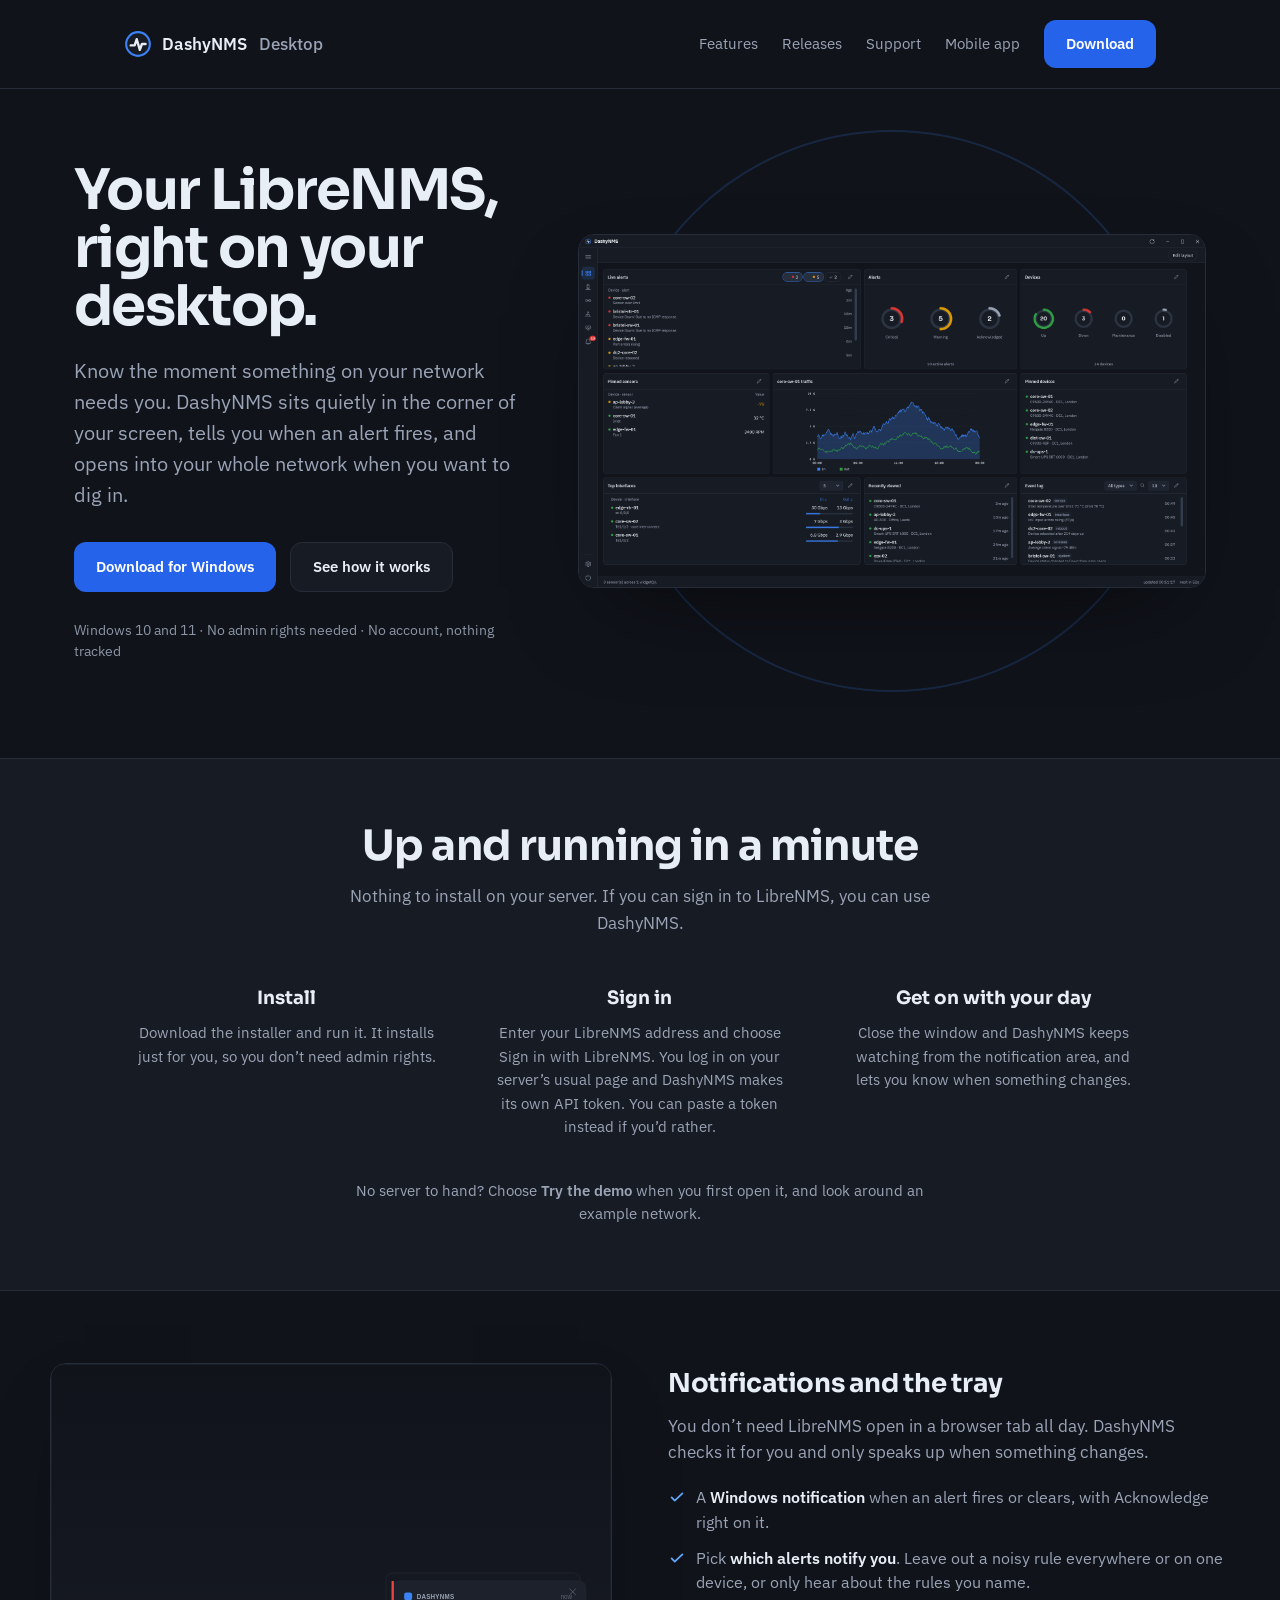
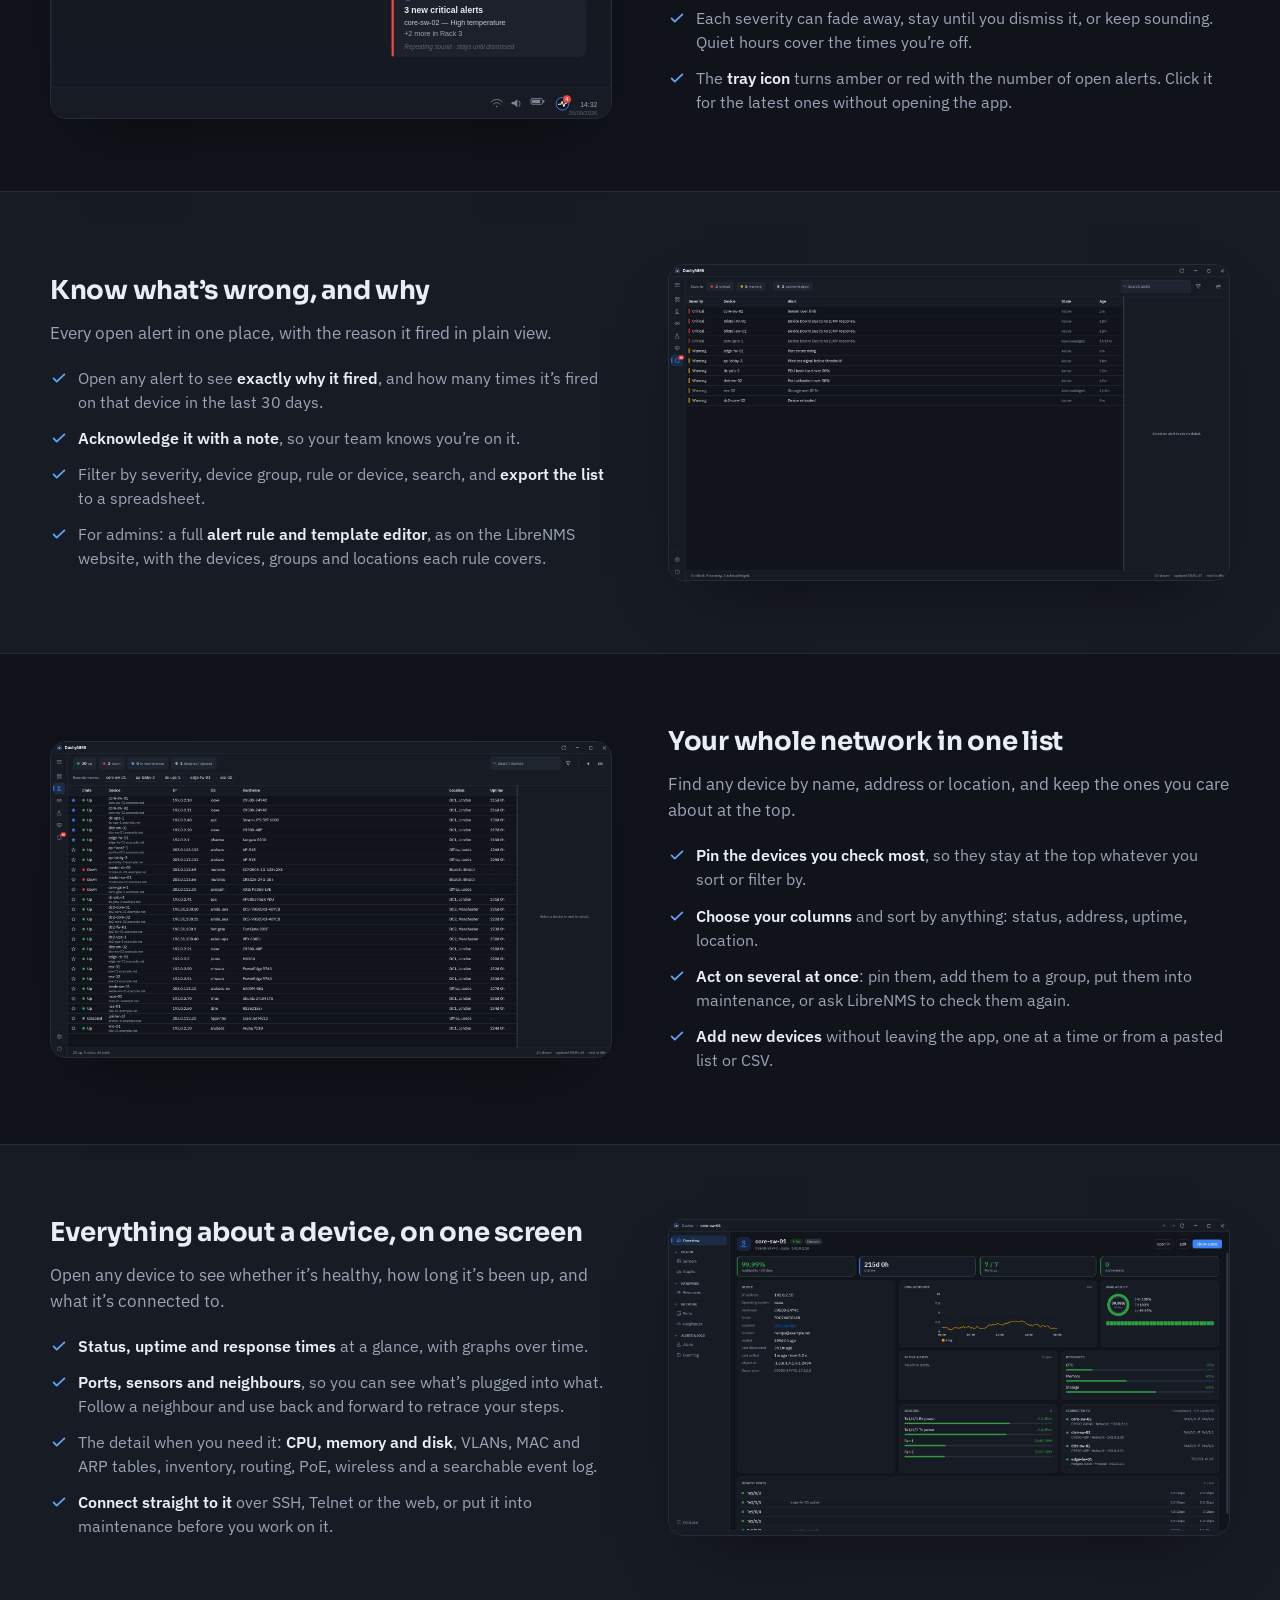
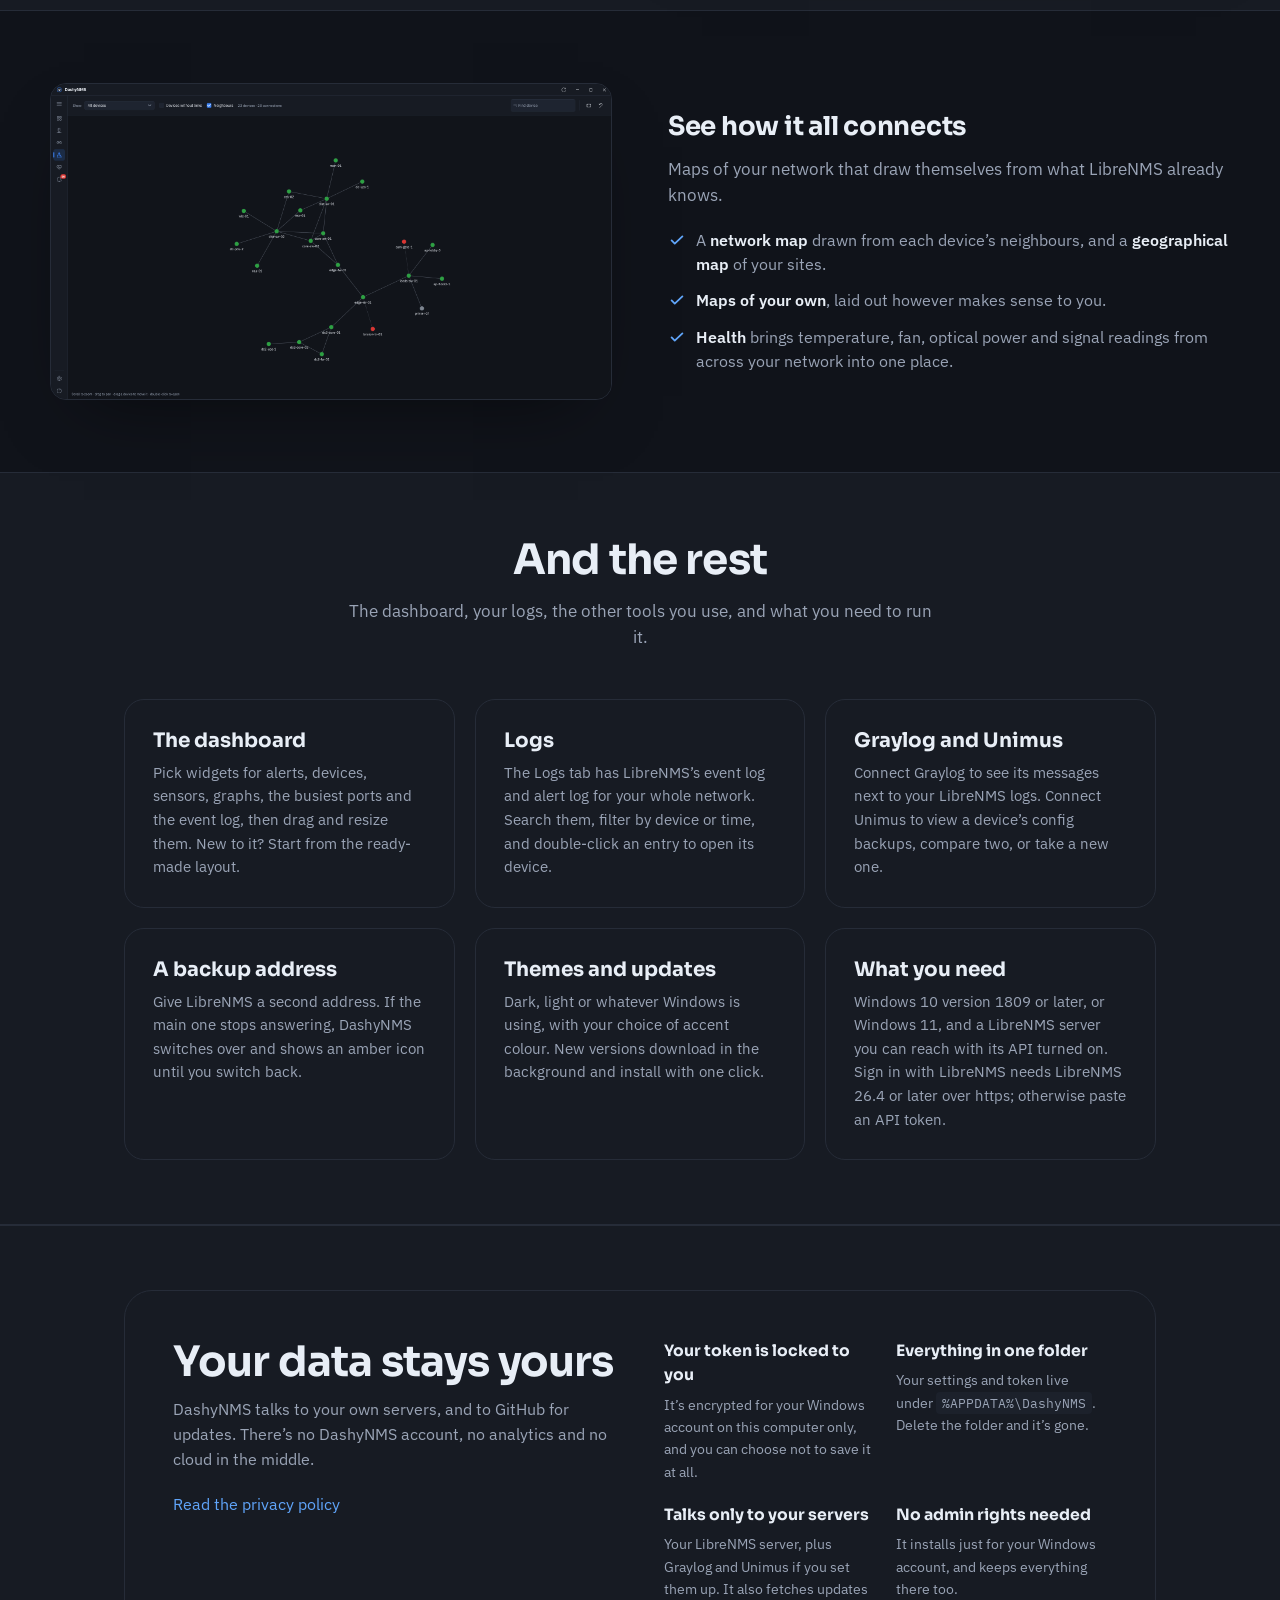
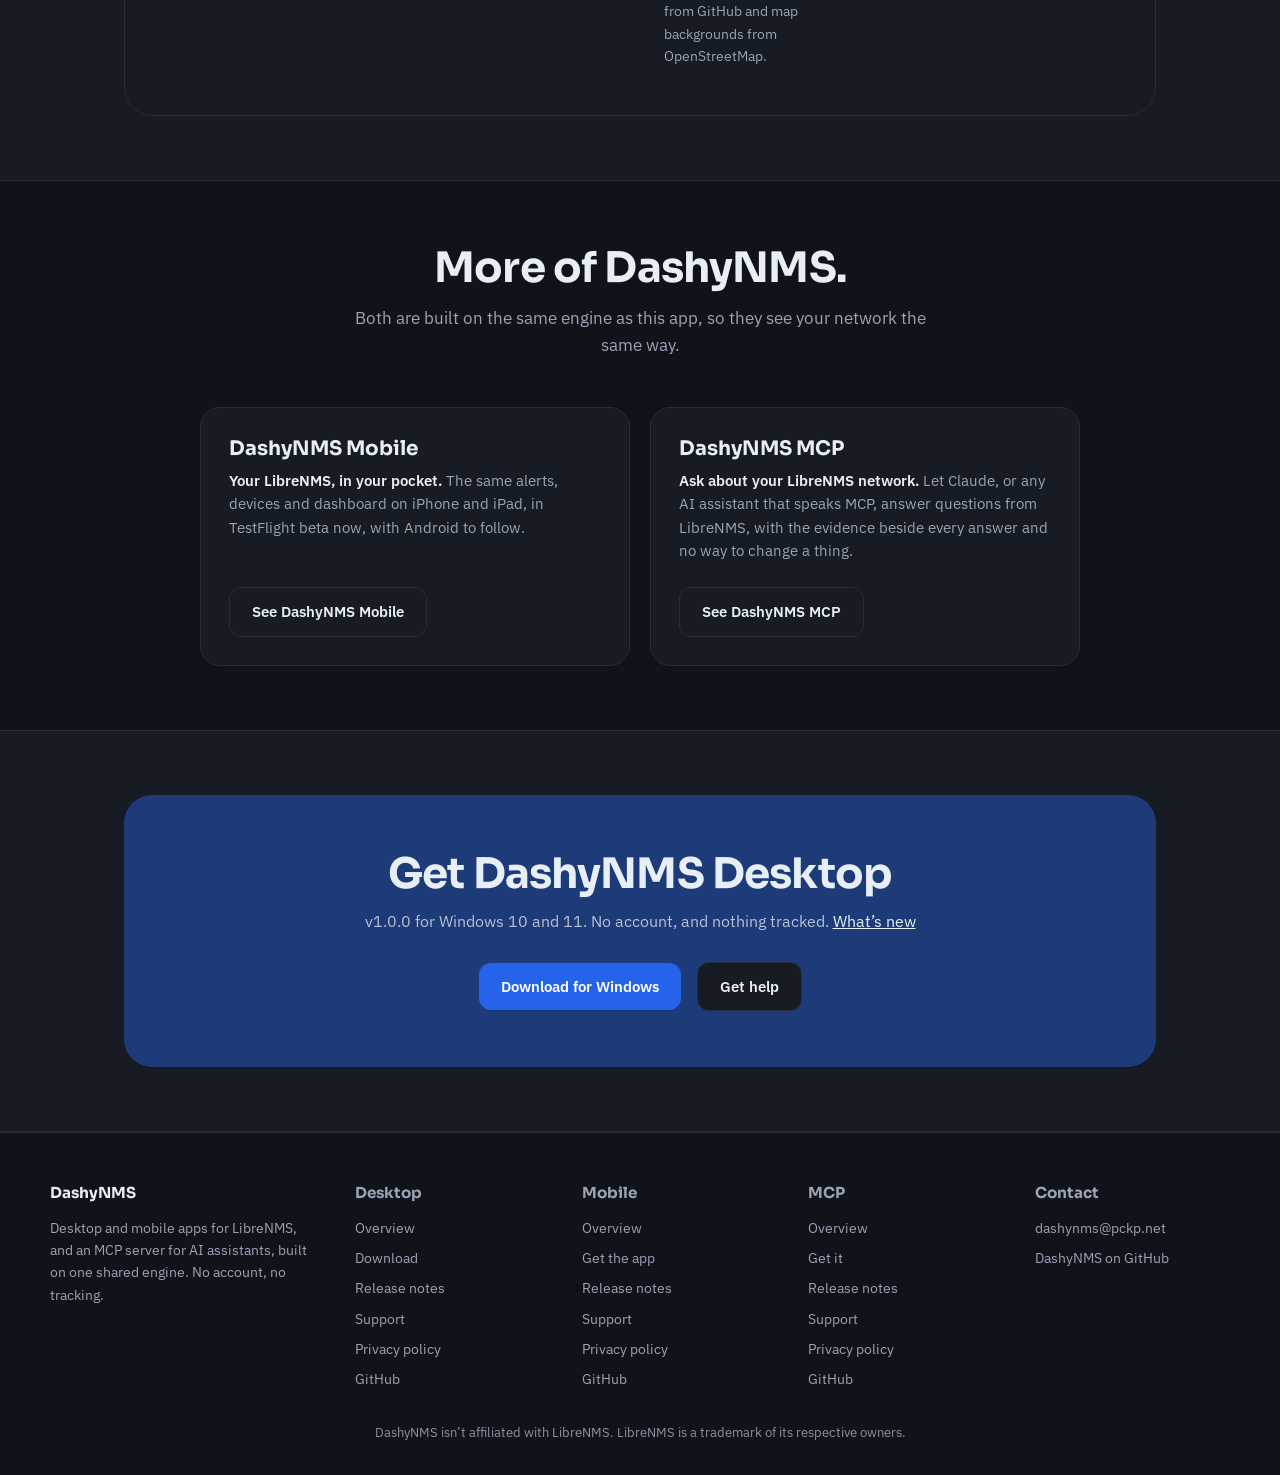
==== commit 00f426ed: "Add the DashyNMS MCP subsite at /mcp - /mcp/, /mcp/support/, /mcp/privacy/ and /mcp/releases/, laid " ====
--- a/desktop/index.html
+++ b/desktop/index.html
@@ -255,12 +255,21 @@
       </div>
     </section>
 
-    <section id="mobile">
-      <div class="wrap" style="text-align:center;">
-        <h2>Your LibreNMS, in your pocket.</h2>
-        <p class="lede">DashyNMS Mobile brings the same alerts, devices and dashboard to iPhone and iPad, in TestFlight beta now, with Android to follow. Both apps share one engine, so your phone and your desk always agree.</p>
-        <div class="cta-row" style="justify-content:center;">
-          <a class="btn btn-secondary" href="/mobile/">See DashyNMS Mobile</a>
+    <section id="more-dashynms">
+      <div class="wrap">
+        <h2>More of DashyNMS.</h2>
+        <p class="lede">Both are built on the same engine as this app, so they see your network the same way.</p>
+        <div class="sibling-cards">
+          <div class="feature" id="mobile">
+            <h3>DashyNMS Mobile</h3>
+            <p><strong>Your LibreNMS, in your pocket.</strong> The same alerts, devices and dashboard on iPhone and iPad, in TestFlight beta now, with Android to follow.</p>
+            <a class="btn btn-secondary" href="/mobile/">See DashyNMS Mobile</a>
+          </div>
+          <div class="feature" id="mcp">
+            <h3>DashyNMS MCP</h3>
+            <p><strong>Ask about your LibreNMS network.</strong> Let Claude, or any AI assistant that speaks MCP, answer questions from LibreNMS, with the evidence beside every answer and no way to change a thing.</p>
+            <a class="btn btn-secondary" href="/mcp/">See DashyNMS MCP</a>
+          </div>
         </div>
       </div>
     </section>
@@ -282,7 +291,7 @@
     <div class="cols">
       <div>
         <h4><a href="/">DashyNMS</a></h4>
-        <p>Desktop and mobile apps for LibreNMS, built on one shared engine. No account, no tracking.</p>
+        <p>Desktop and mobile apps for LibreNMS, and an MCP server for AI assistants, built on one shared engine. No account, no tracking.</p>
       </div>
       <div>
         <h4>Desktop</h4>
@@ -307,6 +316,17 @@
         </ul>
       </div>
       <div>
+        <h4>MCP</h4>
+        <ul>
+          <li><a href="/mcp/">Overview</a></li>
+          <li><a href="/mcp/#get">Get it</a></li>
+          <li><a href="/mcp/releases/">Release notes</a></li>
+          <li><a href="/mcp/support/">Support</a></li>
+          <li><a href="/mcp/privacy/">Privacy policy</a></li>
+          <li><a href="https://github.com/DashyNMS/mcp">GitHub</a></li>
+        </ul>
+      </div>
+      <div>
         <h4>Contact</h4>
         <ul>
           <li><a href="mailto:dashynms@pckp.net">dashynms@pckp.net</a></li>
--- a/assets/css/style.css
+++ b/assets/css/style.css
@@ -676,6 +676,163 @@
   }
 }
 
+/* "More of DashyNMS": the other two products, side by side */
+
+.sibling-cards {
+  display: grid;
+  grid-template-columns: 1fr 1fr;
+  gap: 20px;
+  max-width: 880px;
+  margin: 0 auto;
+}
+
+.sibling-cards .feature {
+  display: flex;
+  flex-direction: column;
+  align-items: flex-start;
+}
+
+.sibling-cards .feature p {
+  margin-bottom: 24px;
+  flex: 1;
+}
+
+.sibling-cards .feature p strong {
+  color: var(--text);
+}
+
+.section-alt .sibling-cards .feature {
+  background: var(--bg);
+}
+
+@media (max-width: 699px) {
+  .sibling-cards {
+    grid-template-columns: 1fr;
+  }
+}
+
+/* MCP: an example conversation, drawn in HTML */
+
+.chat-mock {
+  position: relative;
+  z-index: 1;
+  width: 100%;
+  max-width: 440px;
+  display: flex;
+  flex-direction: column;
+  gap: 14px;
+  padding: 24px;
+  border-radius: 24px;
+  background: var(--bg-elevated);
+  border: 1px solid var(--border);
+  box-shadow: 0 40px 100px -40px rgba(0, 0, 0, 0.6);
+  font-size: 0.95rem;
+  line-height: 1.5;
+  text-align: left;
+}
+
+.chat-bubble.you {
+  align-self: flex-end;
+  max-width: 85%;
+  padding: 10px 16px;
+  border-radius: 18px 18px 4px 18px;
+  background: var(--button);
+  color: #fff;
+}
+
+.chat-tool {
+  align-self: flex-start;
+  display: inline-flex;
+  align-items: center;
+  gap: 8px;
+  padding: 6px 12px;
+  border-radius: 999px;
+  border: 1px solid var(--border);
+  background: var(--bg-elevated-2);
+  color: var(--text-faint);
+  font-size: 0.8rem;
+}
+
+.chat-tool span {
+  font-family: var(--font-mono);
+  color: var(--accent-text);
+}
+
+.chat-answer p {
+  margin: 0 0 10px;
+  color: var(--text);
+}
+
+.chat-answer p:last-child {
+  margin-bottom: 0;
+}
+
+.chat-answer ul {
+  list-style: none;
+  margin: 0 0 10px;
+  padding: 0;
+  display: grid;
+  gap: 6px;
+  color: var(--text-muted);
+}
+
+.chat-answer li {
+  display: flex;
+  align-items: center;
+  gap: 8px;
+}
+
+.chat-answer li strong {
+  color: var(--text);
+  font-weight: 600;
+}
+
+.chat-answer .sev {
+  flex: none;
+  width: 8px;
+  height: 8px;
+  border-radius: 50%;
+}
+
+.chat-answer .sev.crit {
+  background: var(--crit);
+}
+
+.chat-mock.compact {
+  max-width: 400px;
+  padding: 20px;
+  font-size: 0.9rem;
+}
+
+/* Code to copy */
+
+.text-page pre,
+.cta-code {
+  margin: 0 0 18px;
+  padding: 14px 16px;
+  border-radius: 12px;
+  border: 1px solid var(--border);
+  background: var(--bg-elevated);
+  overflow-x: auto;
+  font-size: 0.88rem;
+  line-height: 1.5;
+  text-align: left;
+}
+
+.text-page pre code,
+.cta-code code {
+  padding: 0;
+  background: none;
+  white-space: pre;
+}
+
+.cta-code {
+  max-width: 520px;
+  margin: 0 auto 28px;
+  background: rgba(0, 0, 0, 0.25);
+  border-color: rgba(255, 255, 255, 0.12);
+}
+
 /* Phone frames */
 .phone-hero {
   min-height: 540px;
@@ -977,6 +1134,35 @@
   margin-top: auto;
 }
 
+/* A card that spans both columns: visual on the left, words on the right */
+.app-card.wide {
+  grid-column: 1 / -1;
+  flex-direction: row;
+}
+
+.app-card.wide .app-card-visual {
+  flex: 0 0 46%;
+  height: auto;
+  min-height: 300px;
+  border-bottom: 0;
+  border-right: 1px solid var(--border);
+  display: flex;
+  align-items: center;
+  justify-content: center;
+  padding: 32px;
+}
+
+@media (max-width: 900px) {
+  .app-card.wide {
+    flex-direction: column;
+  }
+
+  .app-card.wide .app-card-visual {
+    border-right: 0;
+    border-bottom: 1px solid var(--border);
+  }
+}
+
 .shared-strip {
   display: grid;
   grid-template-columns: repeat(3, 1fr);
@@ -1263,20 +1449,36 @@
   margin: 12px 0 4px;
 }
 
+.whats-new .release-summary {
+  color: var(--text-muted);
+  margin: 16px 0 0;
+}
+
 .whats-new ul {
-  margin: 0 0 20px;
+  margin: 0 0 24px;
   padding: 0;
   list-style: none;
   display: grid;
-  gap: 10px;
-  font-size: 1.05rem;
-}
-
-.whats-new li::before {
-  content: "+";
-  color: var(--accent-text);
-  font: 600 1rem var(--font-mono);
-  margin-right: 10px;
+  grid-template-columns: repeat(2, minmax(0, 1fr));
+  gap: 20px 28px;
+}
+
+.whats-new li {
+  padding-left: 14px;
+  border-left: 2px solid var(--accent);
+}
+
+.whats-new li strong {
+  display: block;
+  font-weight: 600;
+  margin-bottom: 4px;
+}
+
+.whats-new li span {
+  display: block;
+  color: var(--text-muted);
+  font-size: 0.92rem;
+  line-height: 1.5;
 }
 
 .release-preview-line {
@@ -1299,6 +1501,10 @@
     padding: 32px 24px;
   }
 
+  .whats-new ul {
+    grid-template-columns: 1fr;
+  }
+
   .release-tabs {
     display: flex;
   }
@@ -1318,10 +1524,10 @@
 }
 
 footer .cols {
-  max-width: var(--max-width);
+  max-width: var(--max-width-wide);
   margin: 0 auto 32px;
   display: grid;
-  grid-template-columns: 1.4fr 1fr 1fr 1fr;
+  grid-template-columns: 1.4fr repeat(4, 1fr);
   gap: 32px;
 }
 
@@ -1367,3 +1573,16 @@
     grid-template-columns: 1fr 1fr;
   }
 }
+
+/* Five columns get tight: the DashyNMS blurb takes its own row first. */
+@media (max-width: 1100px) {
+  footer .cols > div:first-child {
+    grid-column: 1 / -1;
+  }
+}
+
+@media (min-width: 901px) and (max-width: 1100px) {
+  footer .cols {
+    grid-template-columns: repeat(4, 1fr);
+  }
+}
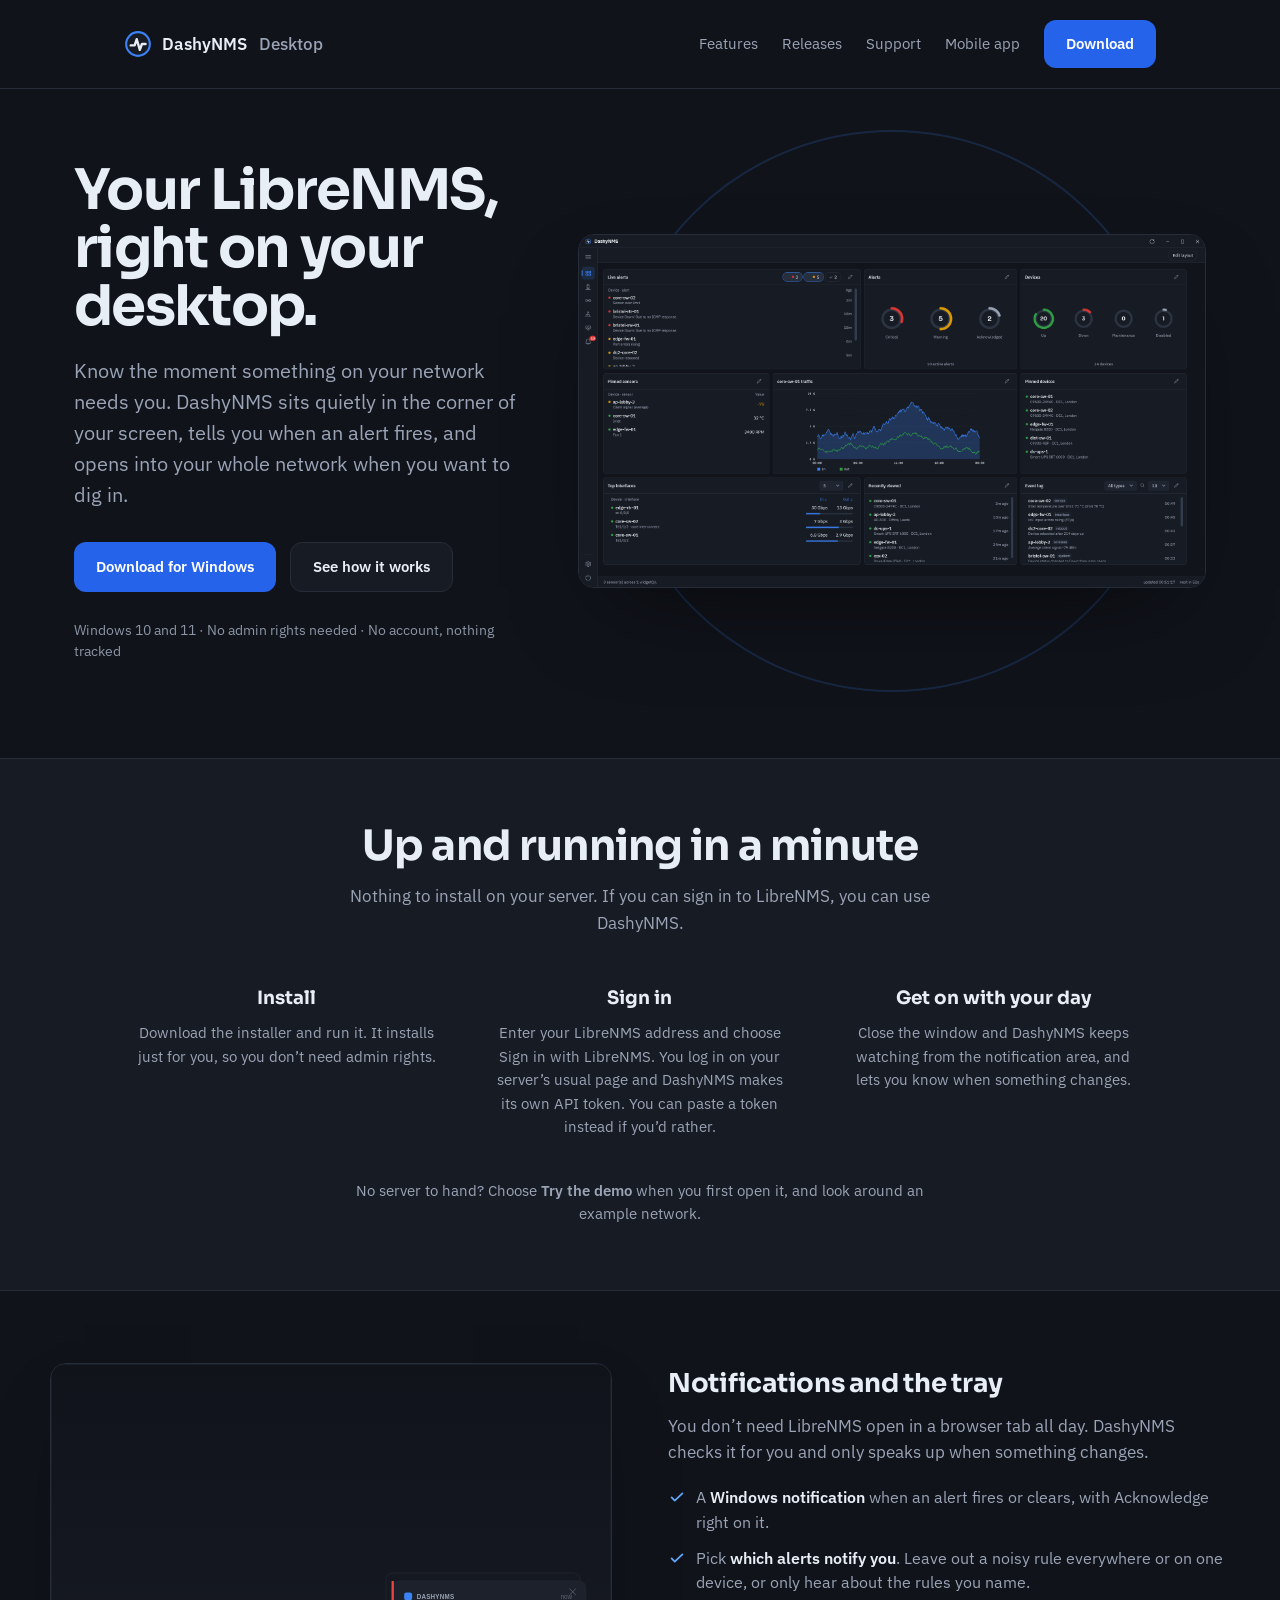
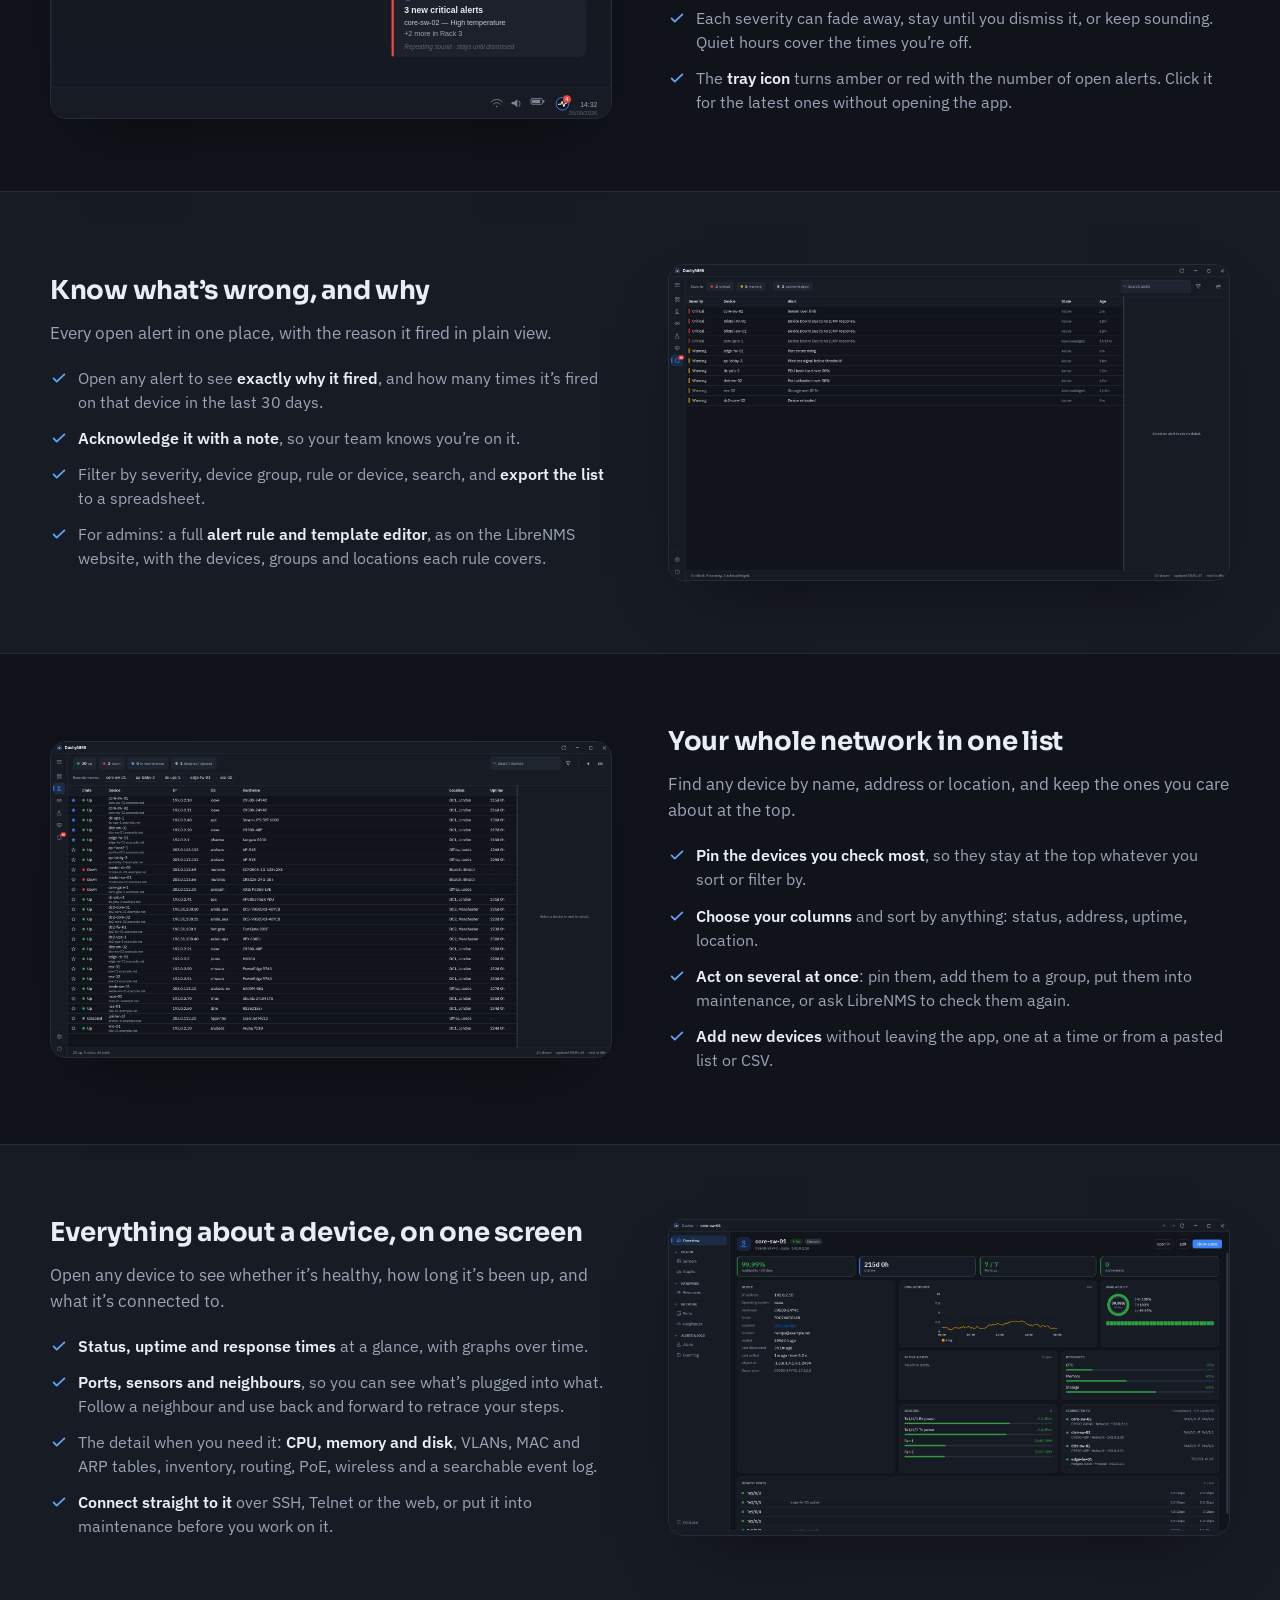
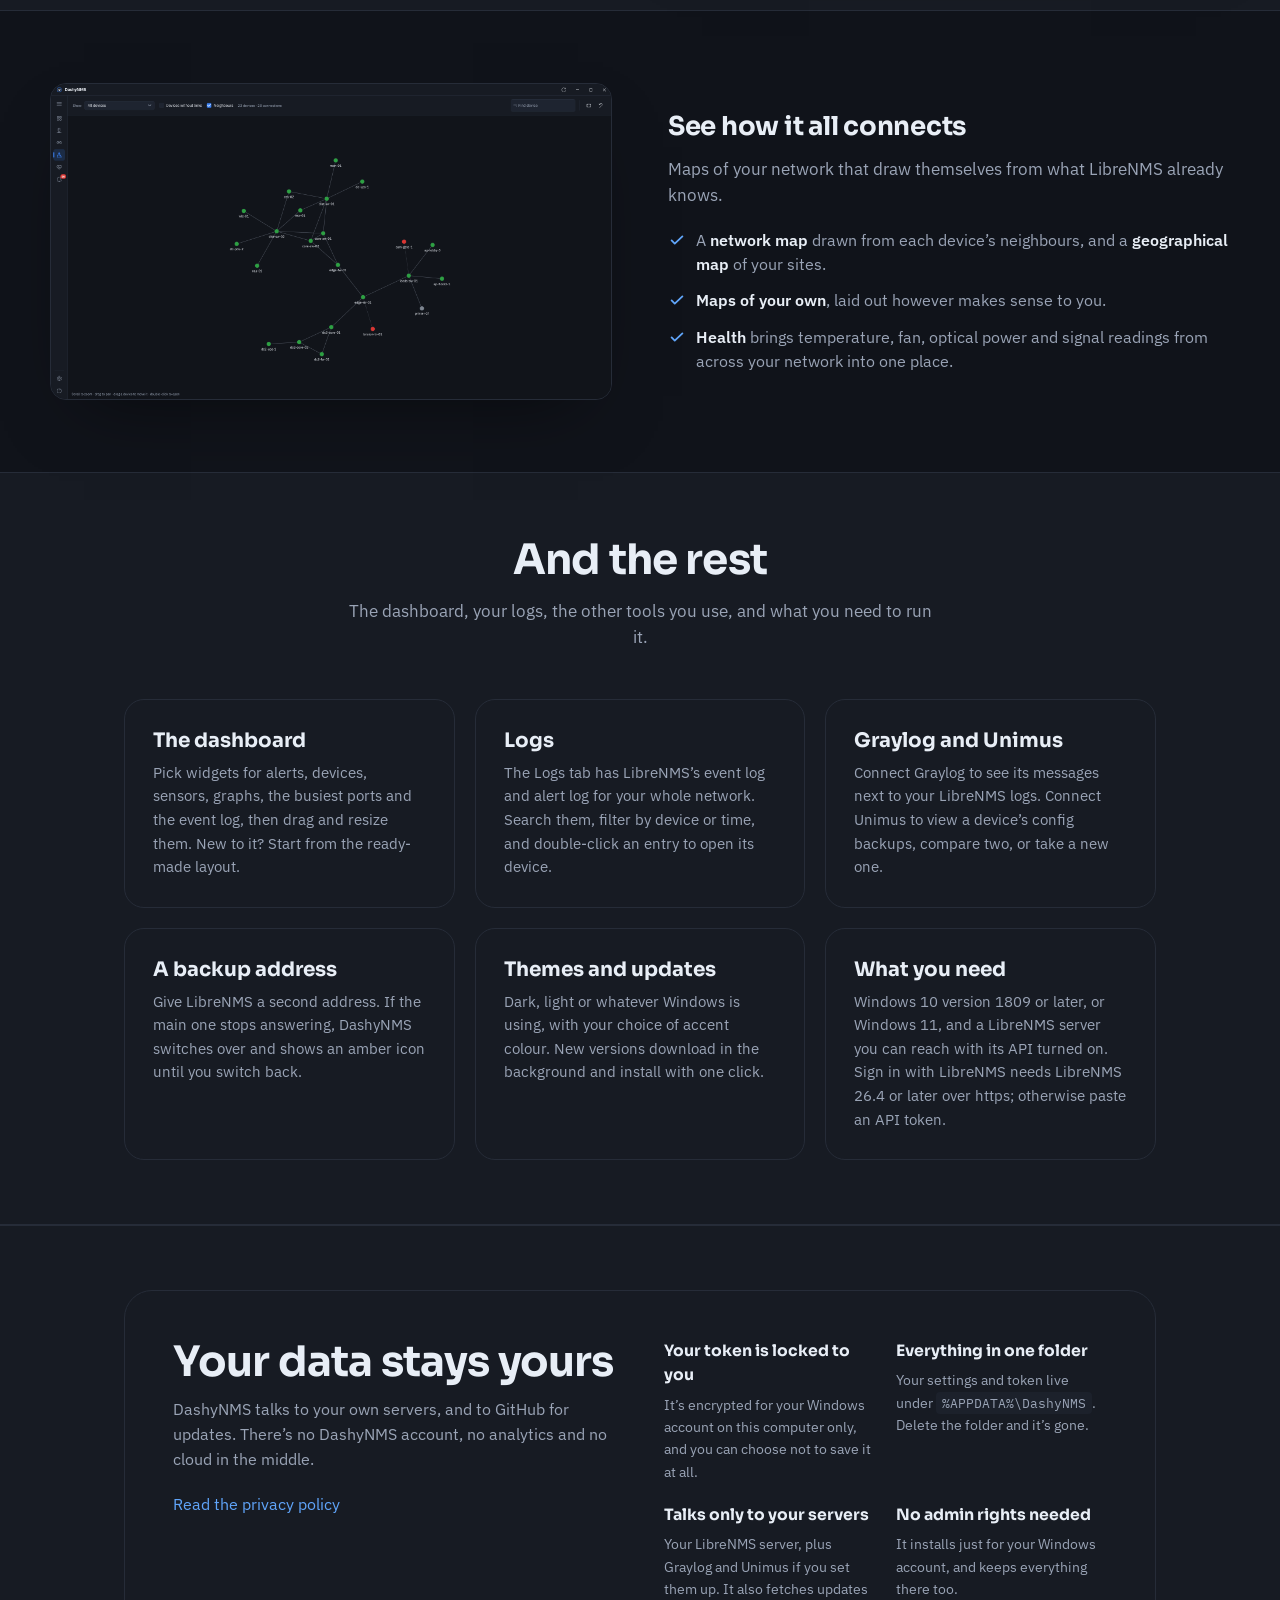
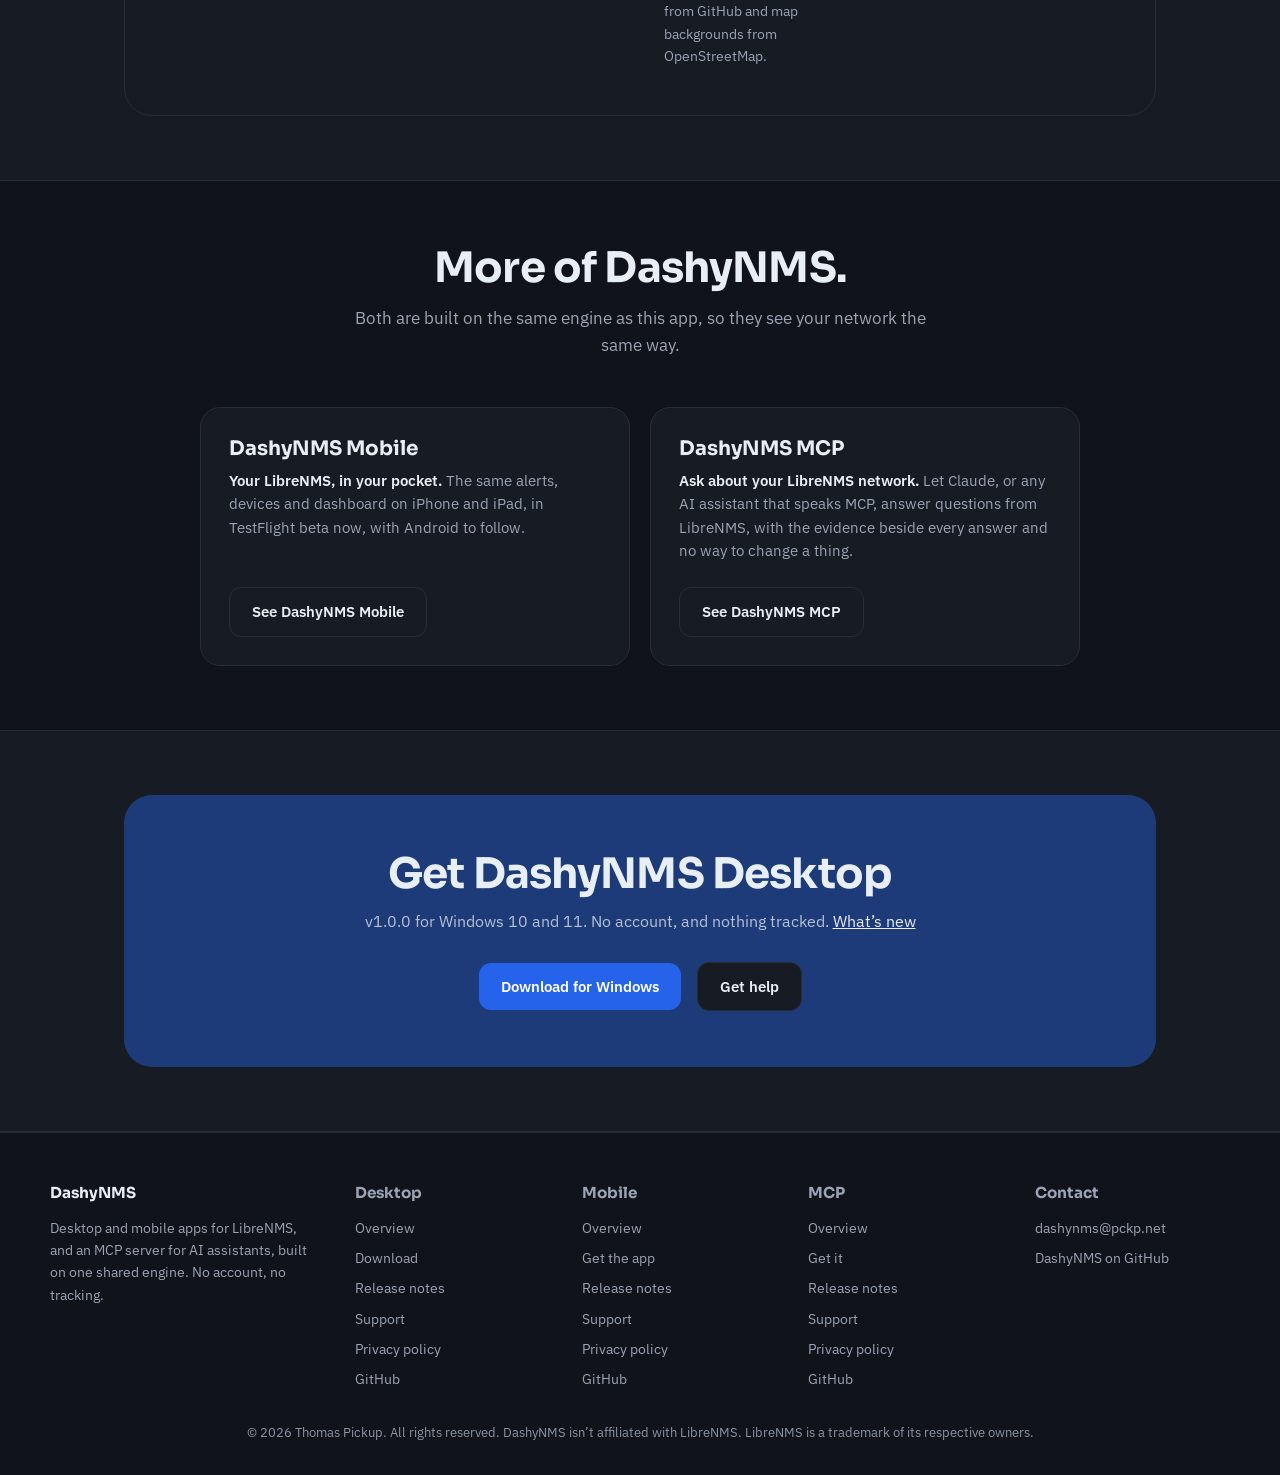
==== commit 6d5e744f: "docs(licences): add all rights reserved licence and font notices" ====
--- a/desktop/index.html
+++ b/desktop/index.html
@@ -334,7 +334,7 @@
         </ul>
       </div>
     </div>
-    <p class="footer-disclaimer">DashyNMS isn’t affiliated with LibreNMS. LibreNMS is a trademark of its respective owners.</p>
+    <p class="footer-disclaimer">© 2026 Thomas Pickup. All rights reserved. DashyNMS isn’t affiliated with LibreNMS. LibreNMS is a trademark of its respective owners.</p>
   </footer>
 
   <script src="/assets/js/releases.js" defer></script>
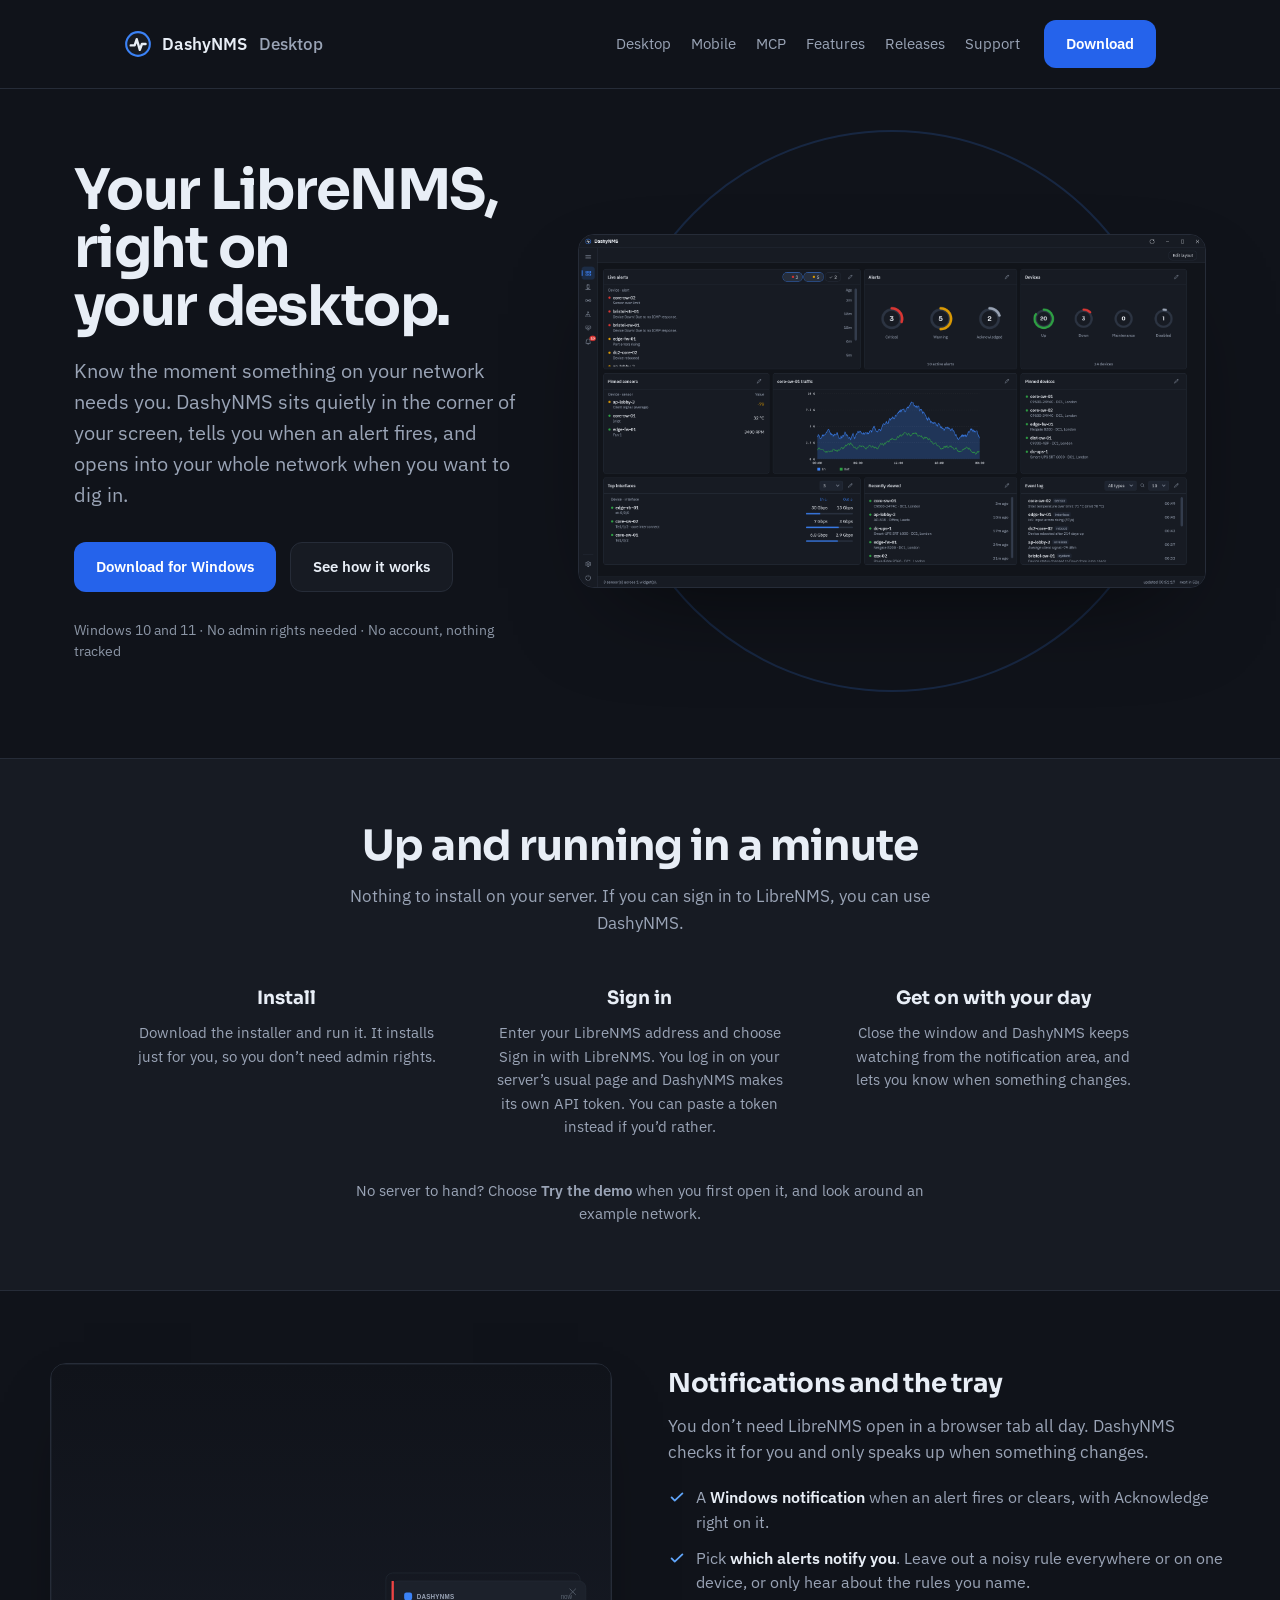
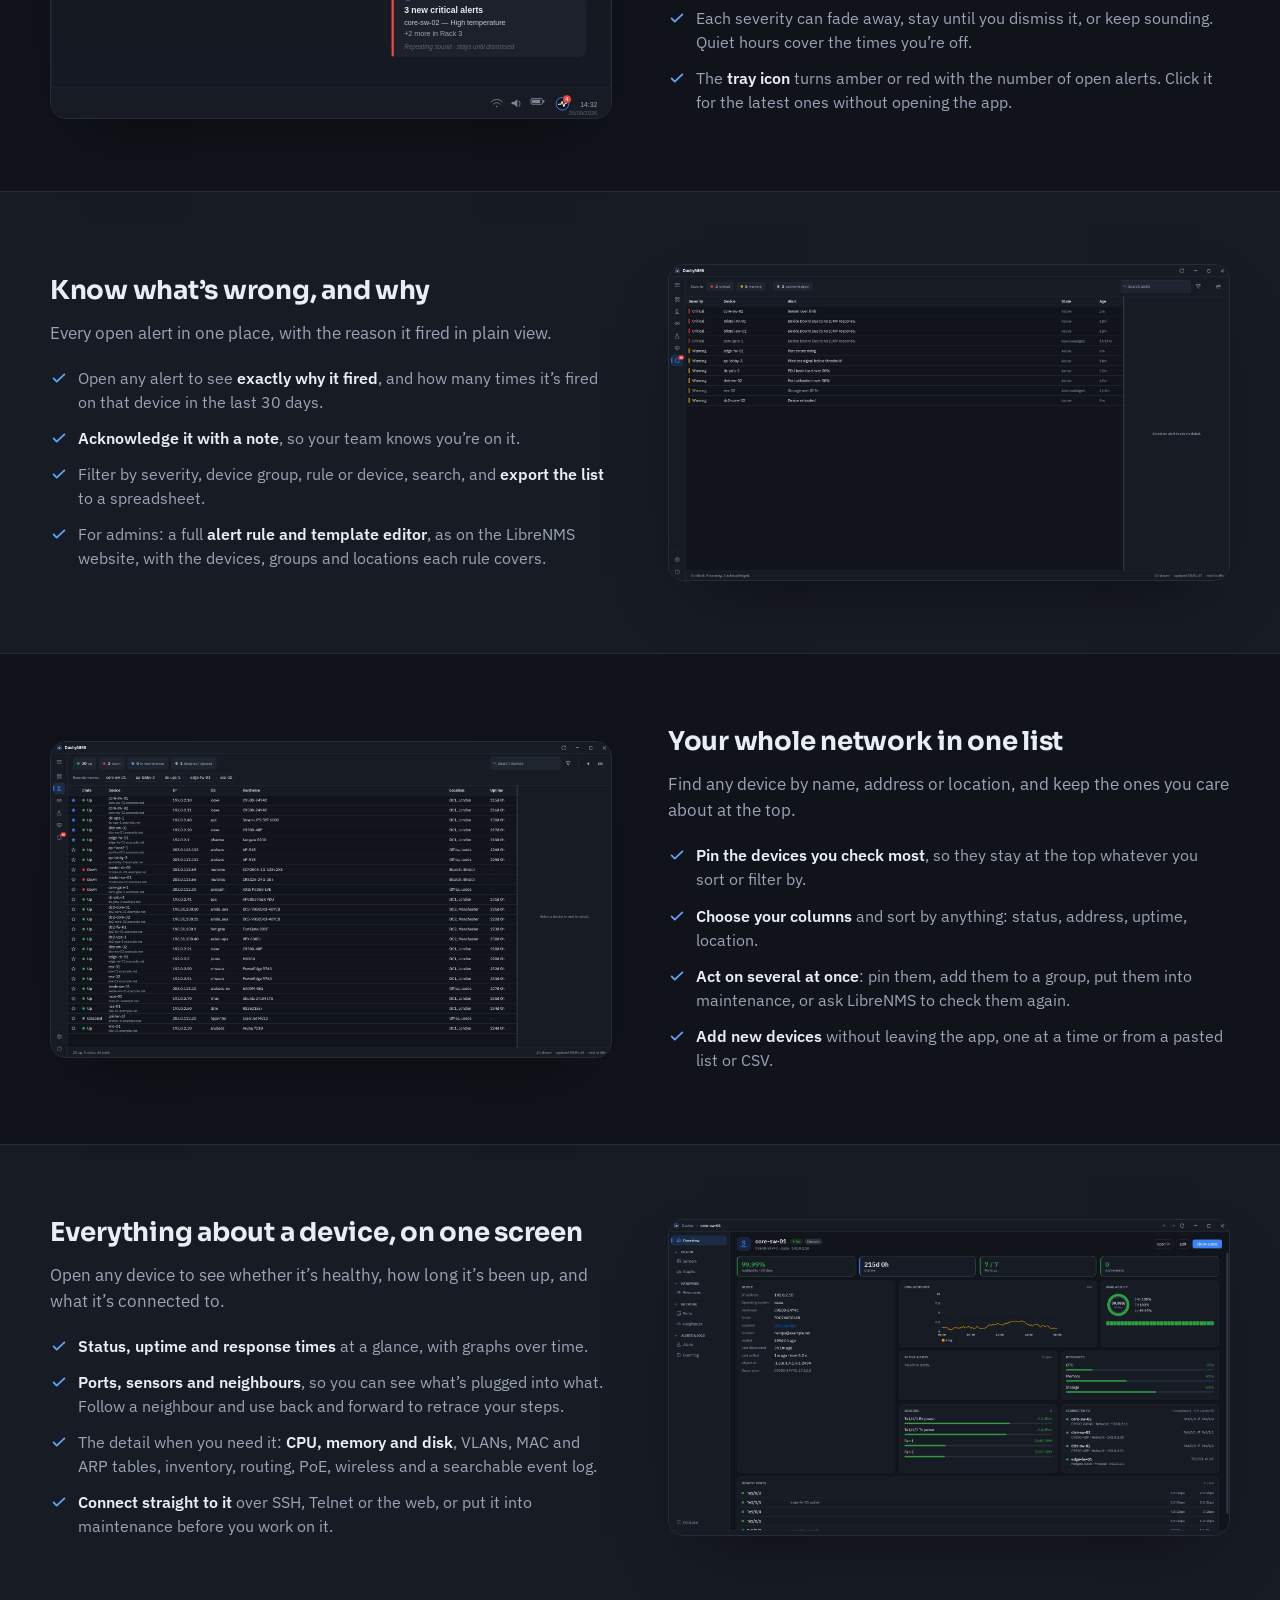
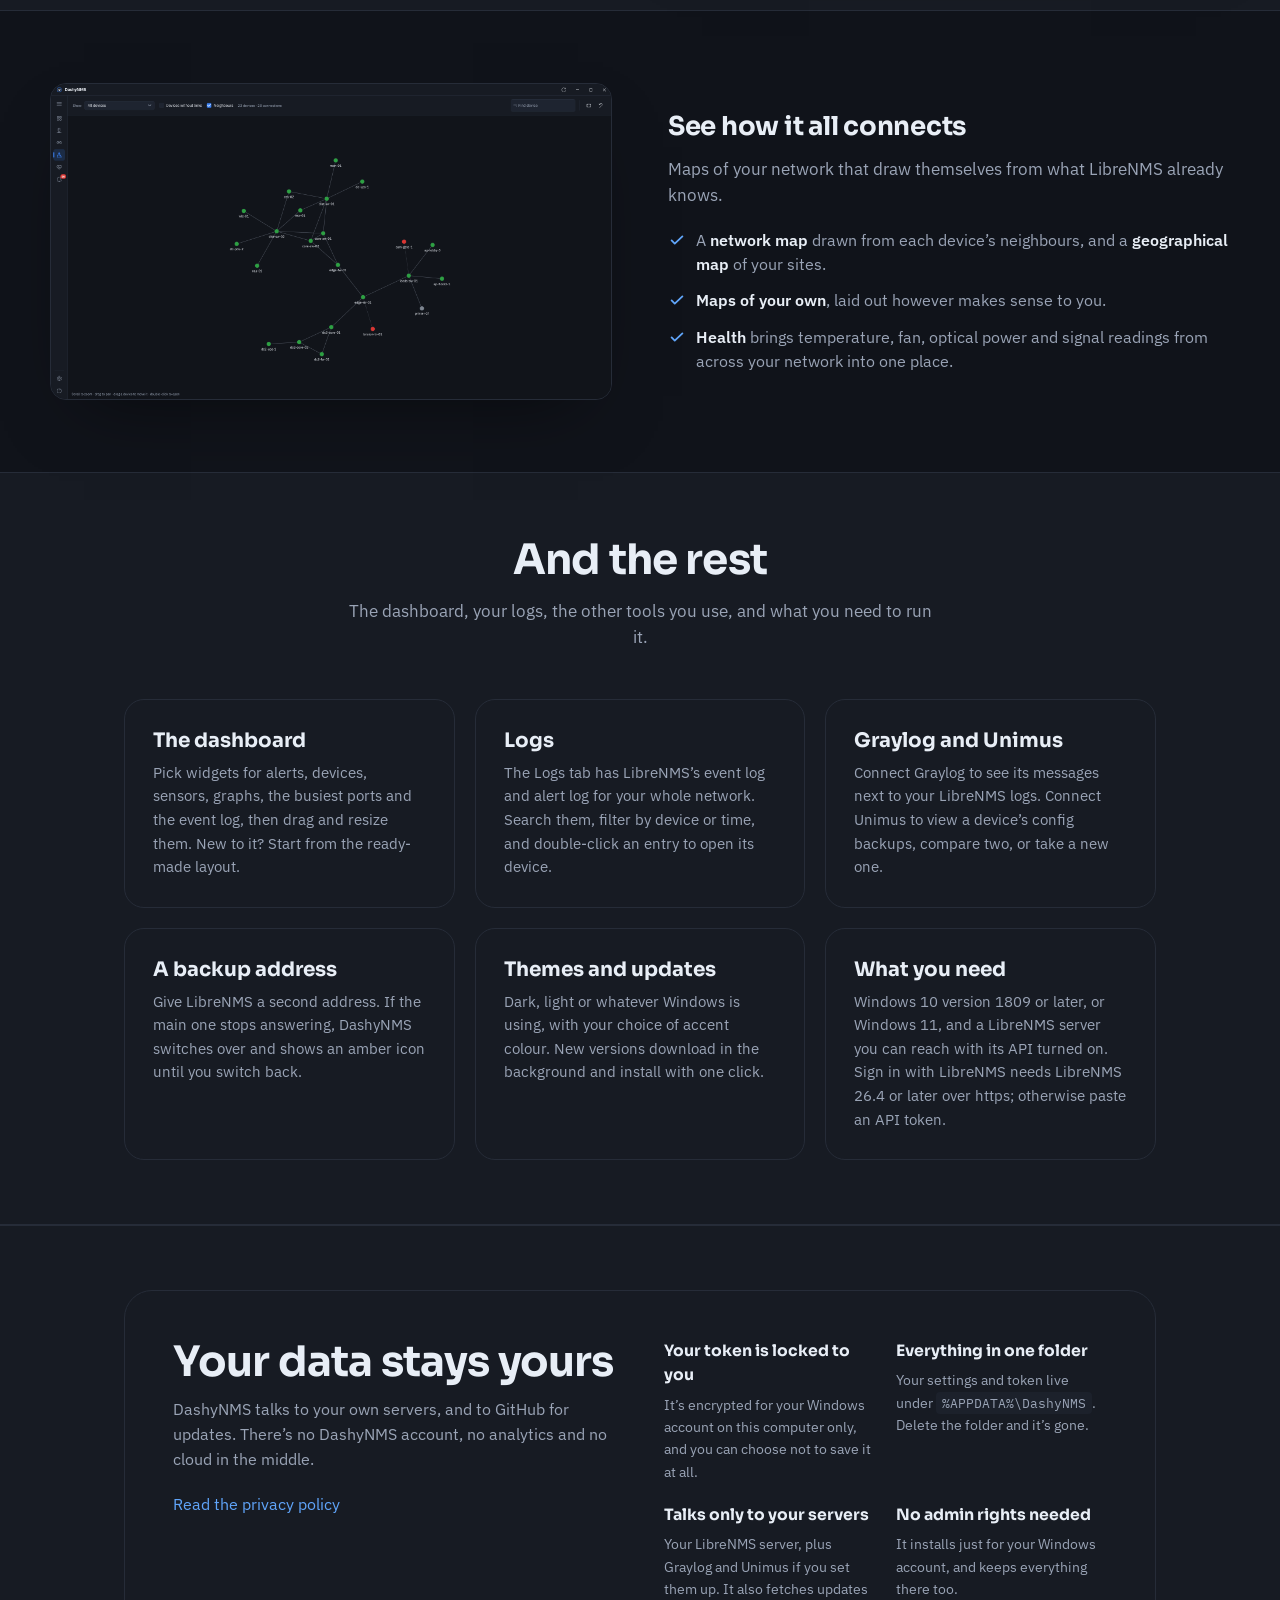
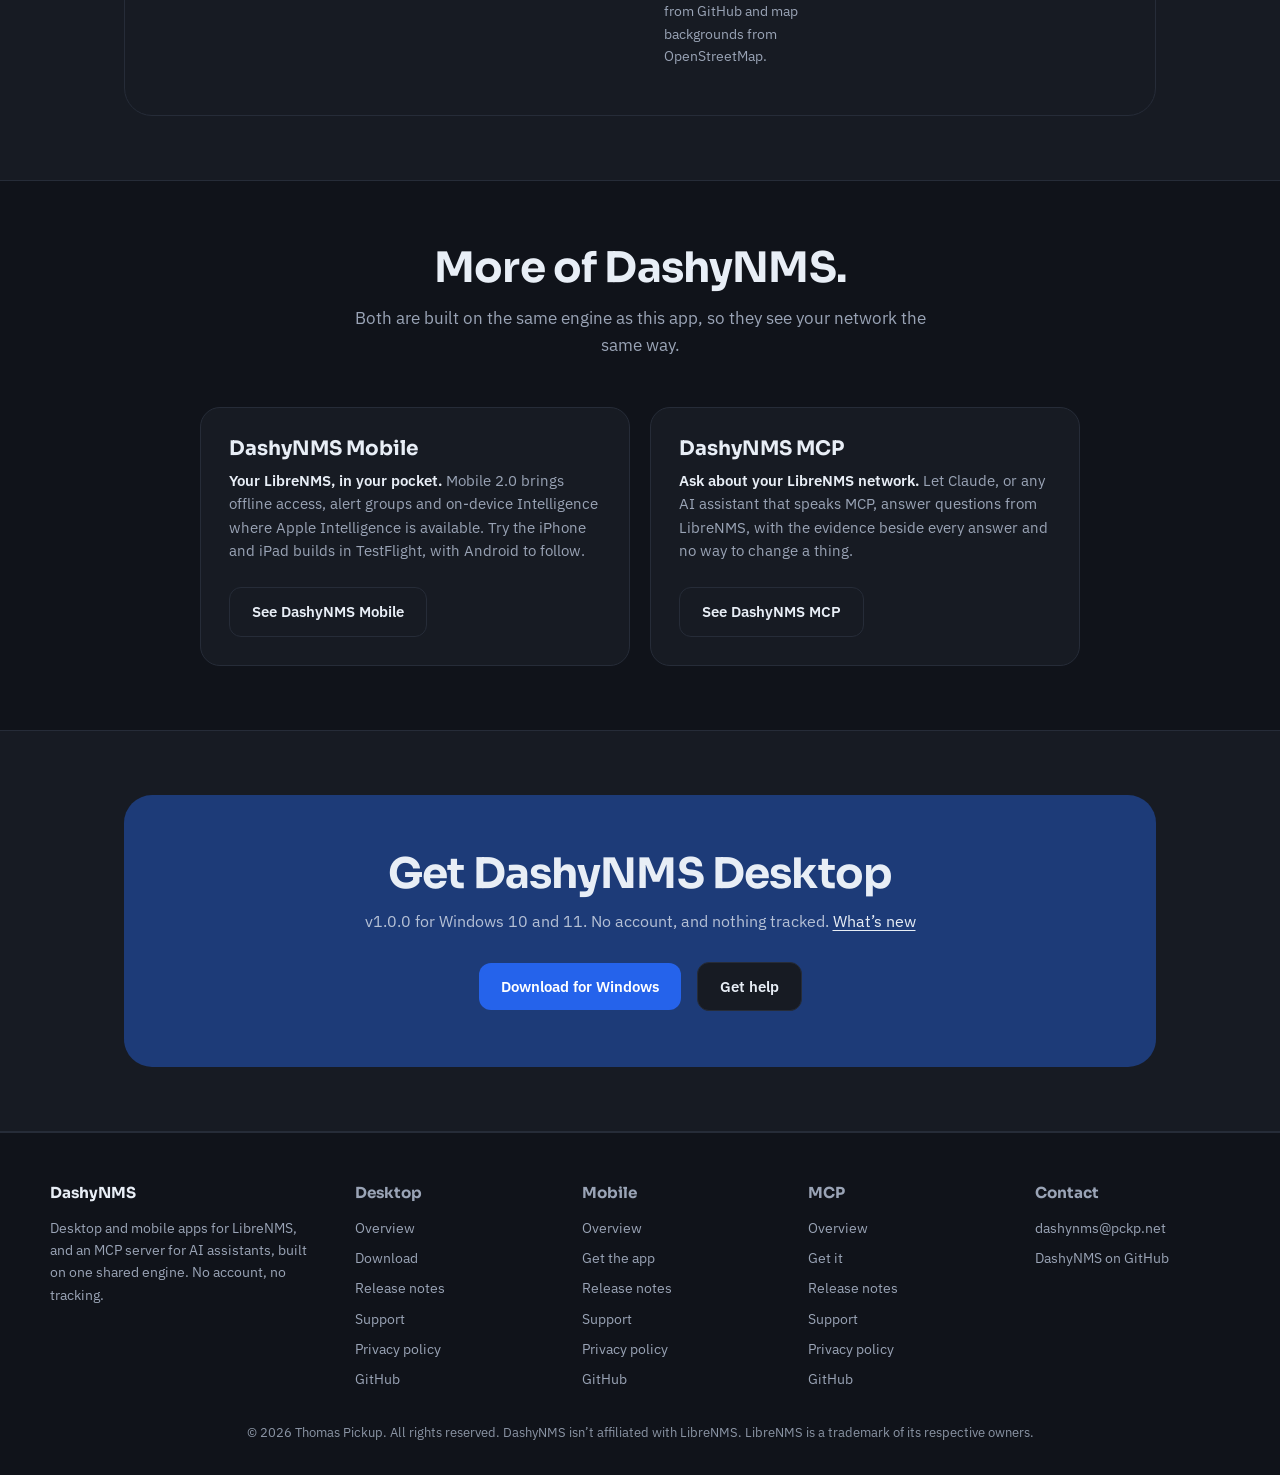
==== commit 3fb18cdd: "feat(site): refresh product pages for mobile 2.0.0" ====
--- a/desktop/index.html
+++ b/desktop/index.html
@@ -17,6 +17,7 @@
   <link rel="stylesheet" href="/assets/css/style.css">
 </head>
 <body>
+  <a class="skip-link" href="#top">Skip to content</a>
   <header>
     <div class="nav wrap">
       <a class="brand" href="/desktop/">
@@ -25,17 +26,19 @@
       </a>
       <div class="nav-right">
         <nav class="nav-links" aria-label="Main">
+          <a href="/desktop/">Desktop</a>
+          <a href="/mobile/">Mobile</a>
+          <a href="/mcp/">MCP</a>
           <a class="nav-minor" href="#features">Features</a>
           <a href="/desktop/releases/">Releases</a>
           <a href="/desktop/support/">Support</a>
-          <a href="/mobile/">Mobile app</a>
         </nav>
         <a class="btn btn-primary" href="#get">Download</a>
       </div>
     </div>
   </header>
 
-  <main id="top">
+  <main id="top" tabindex="-1">
     <section class="split-hero">
       <div class="split-hero-grid wide-visual">
         <div>
@@ -262,7 +265,7 @@
         <div class="sibling-cards">
           <div class="feature" id="mobile">
             <h3>DashyNMS Mobile</h3>
-            <p><strong>Your LibreNMS, in your pocket.</strong> The same alerts, devices and dashboard on iPhone and iPad, in TestFlight beta now, with Android to follow.</p>
+            <p><strong>Your LibreNMS, in your pocket.</strong> Mobile 2.0 brings offline access, alert groups and on-device Intelligence where Apple Intelligence is available. Try the iPhone and iPad builds in TestFlight, with Android to follow.</p>
             <a class="btn btn-secondary" href="/mobile/">See DashyNMS Mobile</a>
           </div>
           <div class="feature" id="mcp">
--- a/assets/css/style.css
+++ b/assets/css/style.css
@@ -176,13 +176,6 @@
   white-space: nowrap;
 }
 
-/* Same-page links go first when the bar gets tight. */
-@media (max-width: 1000px) {
-  .nav-links a.nav-minor {
-    display: none;
-  }
-}
-
 .nav-links a:hover {
   color: var(--text);
 }
@@ -192,9 +185,6 @@
     gap: 16px;
   }
 
-  .nav-links a:not(:last-child) {
-    display: none;
-  }
 
   .nav-right .btn-primary {
     display: none;
@@ -920,7 +910,7 @@
 }
 
 .text-page h2 {
-  font-size: 1.3rem;
+  font-size: 1.4rem;
   margin: 40px 0 12px;
   letter-spacing: -0.01em;
 }
@@ -1586,3 +1576,77 @@
     grid-template-columns: repeat(4, 1fr);
   }
 }
+
+/* Shared navigation stays available on every page and at every viewport. */
+.nav {
+  flex-wrap: wrap;
+}
+
+.nav-right {
+  flex-wrap: wrap;
+}
+
+.nav-links {
+  flex-wrap: wrap;
+  gap: 8px 20px;
+}
+
+.nav-links a {
+  display: inline-flex;
+  align-items: center;
+  min-height: 44px;
+}
+
+.skip-link {
+  position: absolute;
+  top: 8px;
+  left: 24px;
+  z-index: 10;
+  padding: 12px 20px;
+  background: var(--bg-elevated);
+  border: 1px solid var(--accent-text);
+  border-radius: 12px;
+  transform: translateY(-160%);
+}
+
+.skip-link:focus {
+  transform: translateY(0);
+}
+
+html {
+  color-scheme: dark;
+  scroll-padding-top: 24px;
+}
+
+::selection {
+  background: var(--band);
+  color: var(--text);
+}
+
+a {
+  text-underline-offset: 0.2em;
+}
+
+h1, h2 {
+  text-wrap: balance;
+}
+
+.release-intro {
+  color: var(--accent-text);
+  max-width: 54ch;
+  margin: 0 0 20px;
+}
+
+@media (max-width: 700px) {
+  .nav {
+    gap: 8px;
+  }
+
+  .nav-right {
+    width: 100%;
+  }
+
+  .nav-links {
+    gap: 4px 16px;
+  }
+}
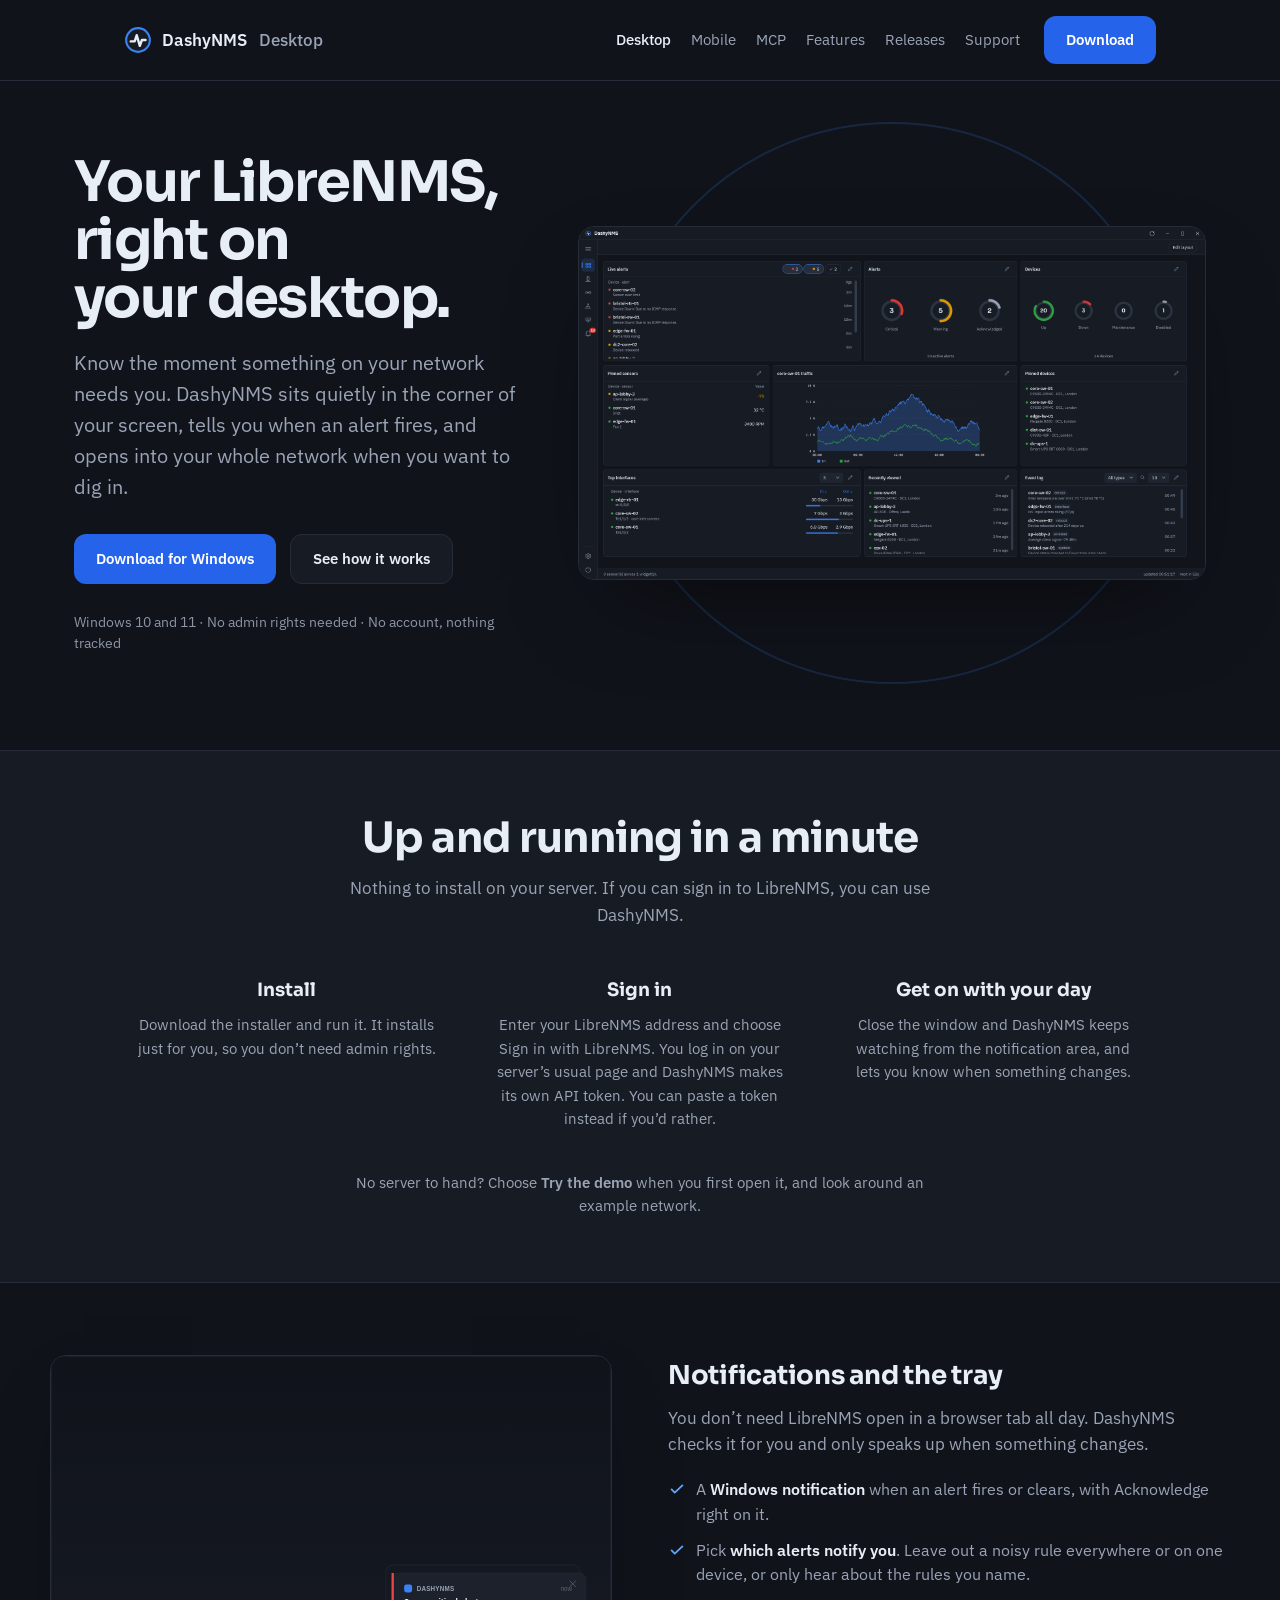
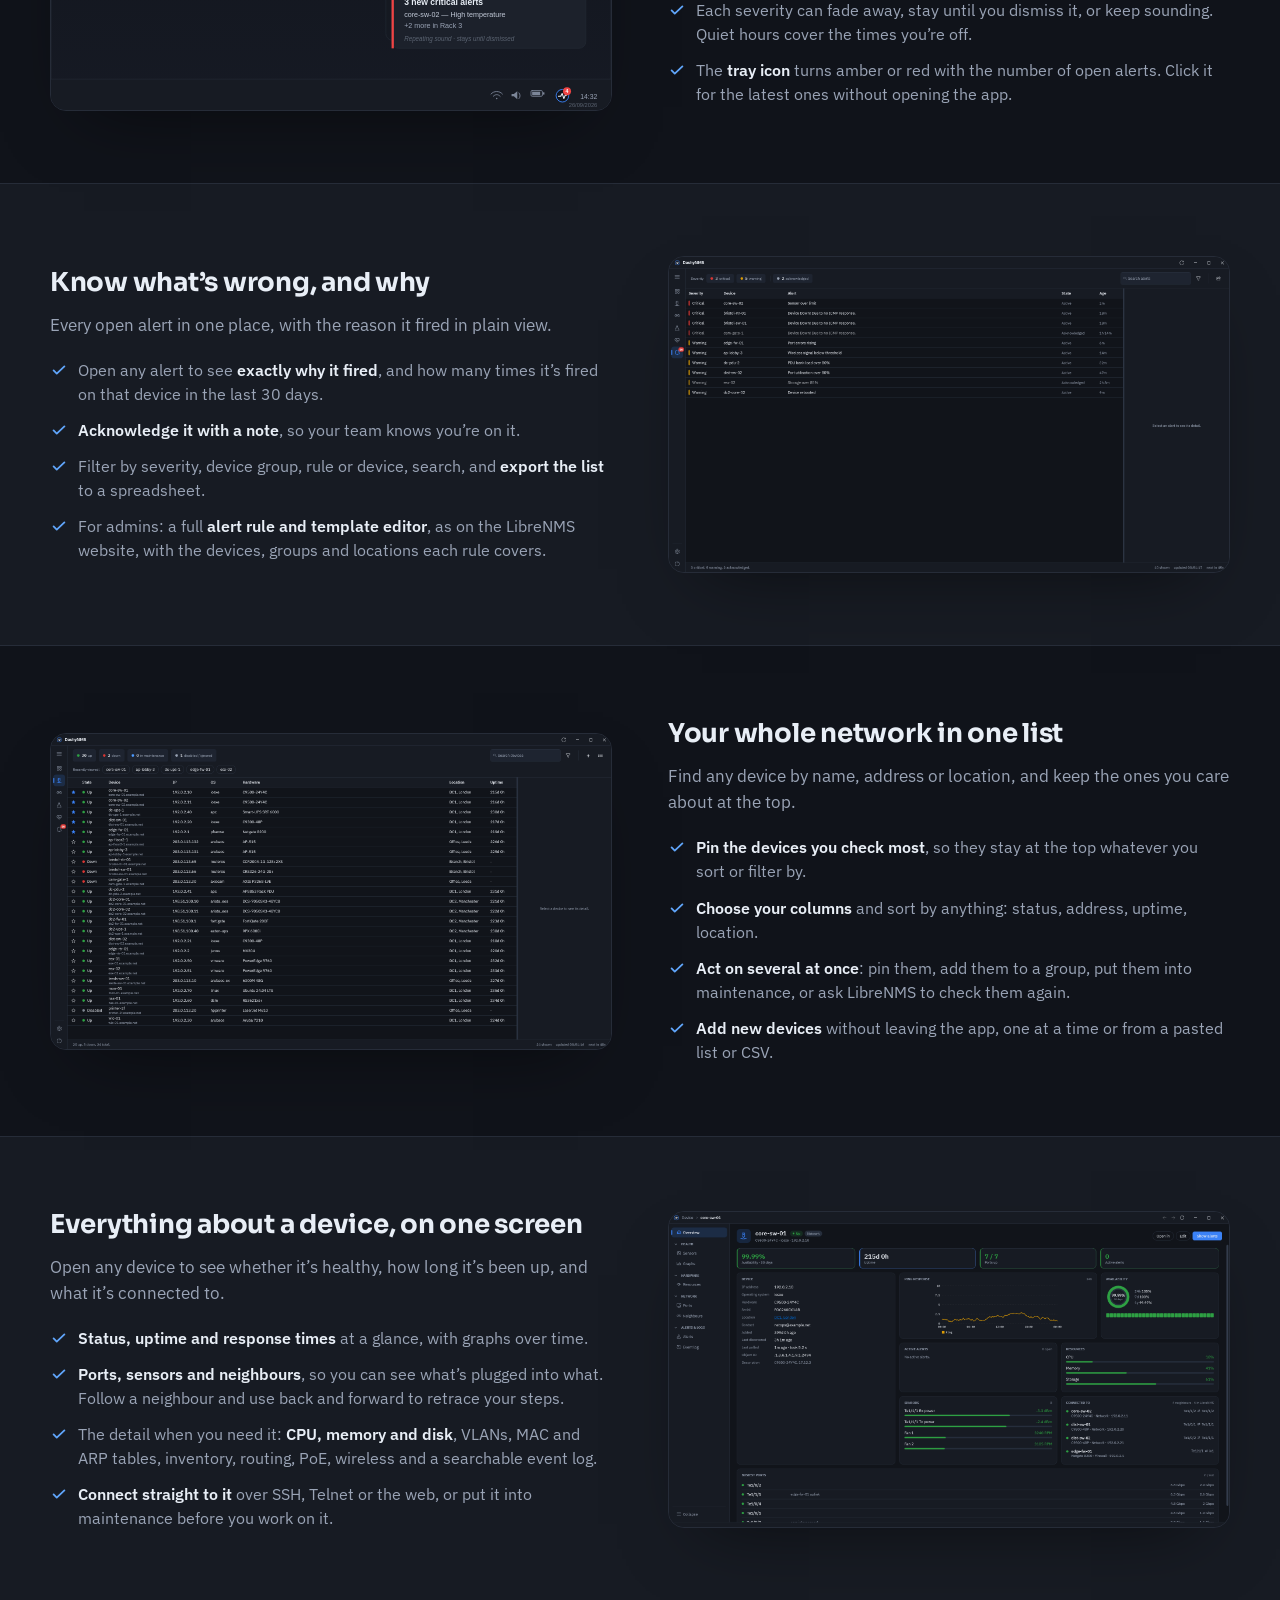
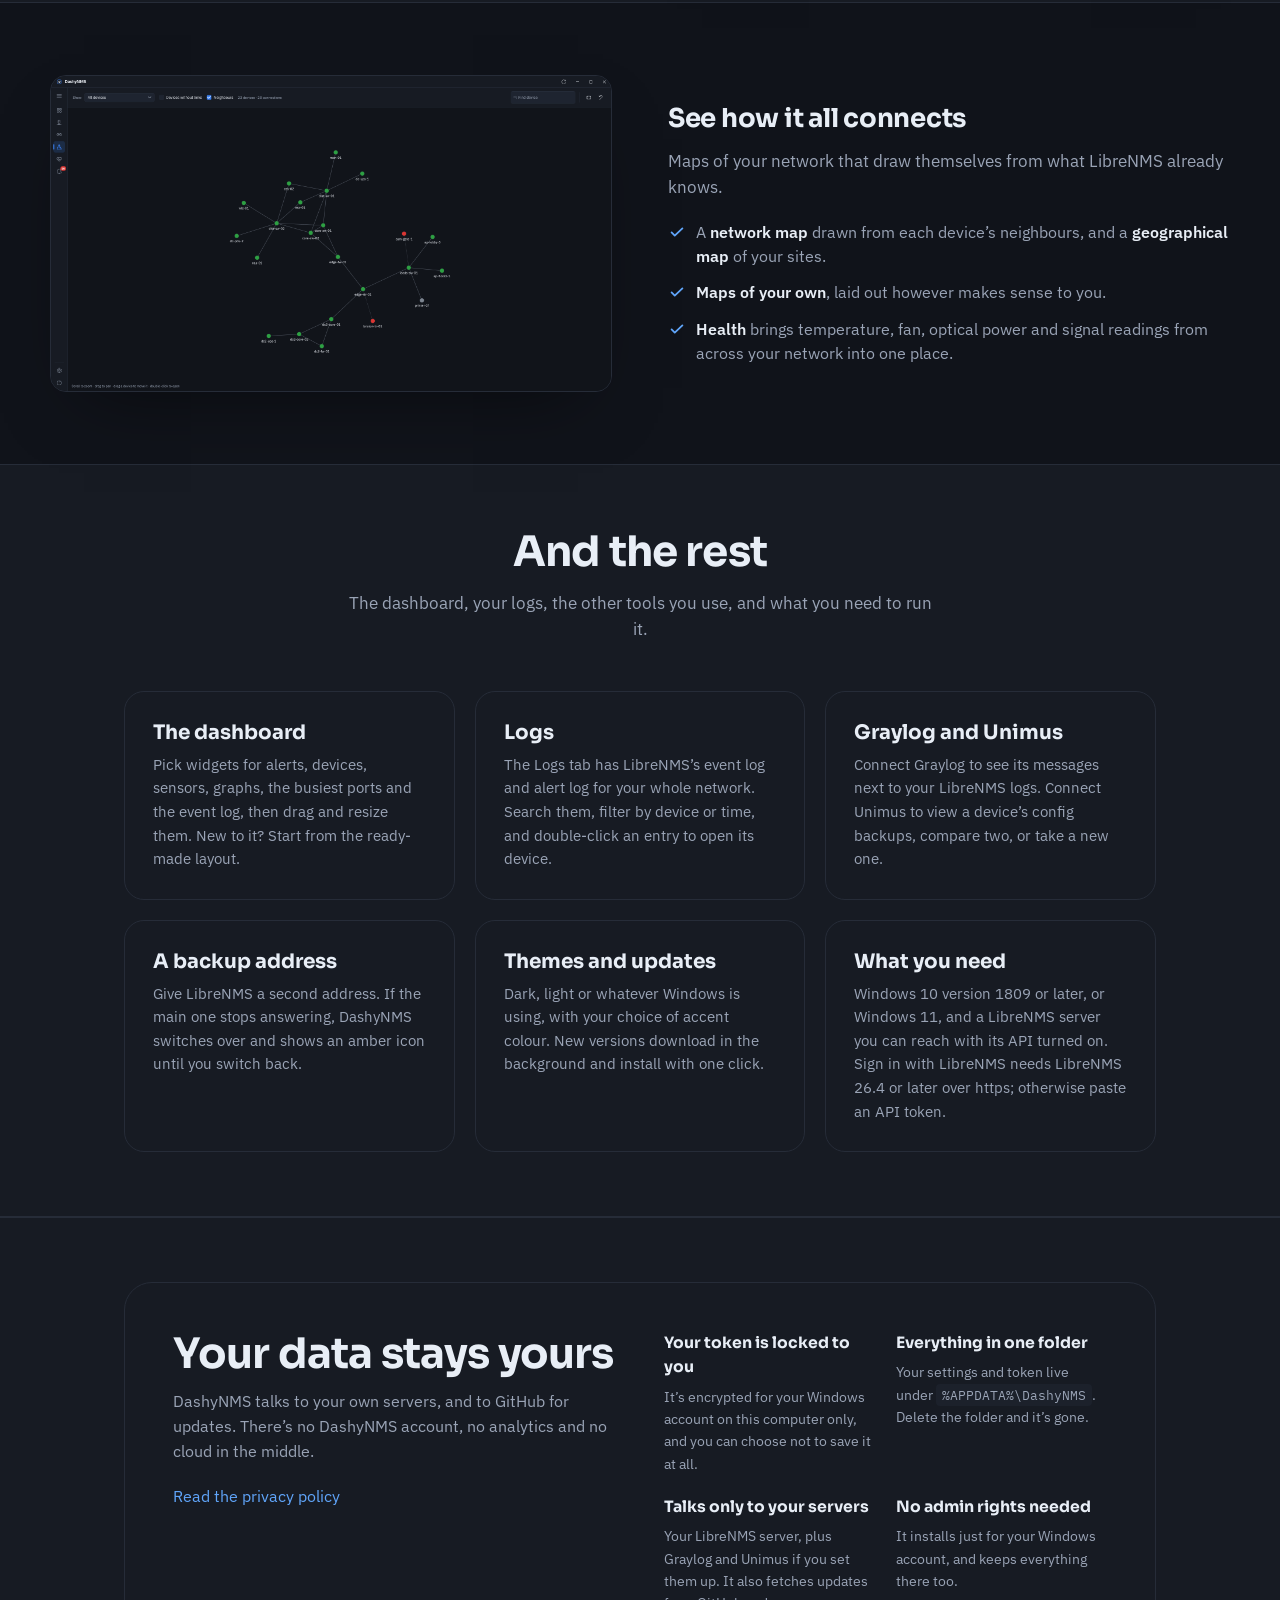
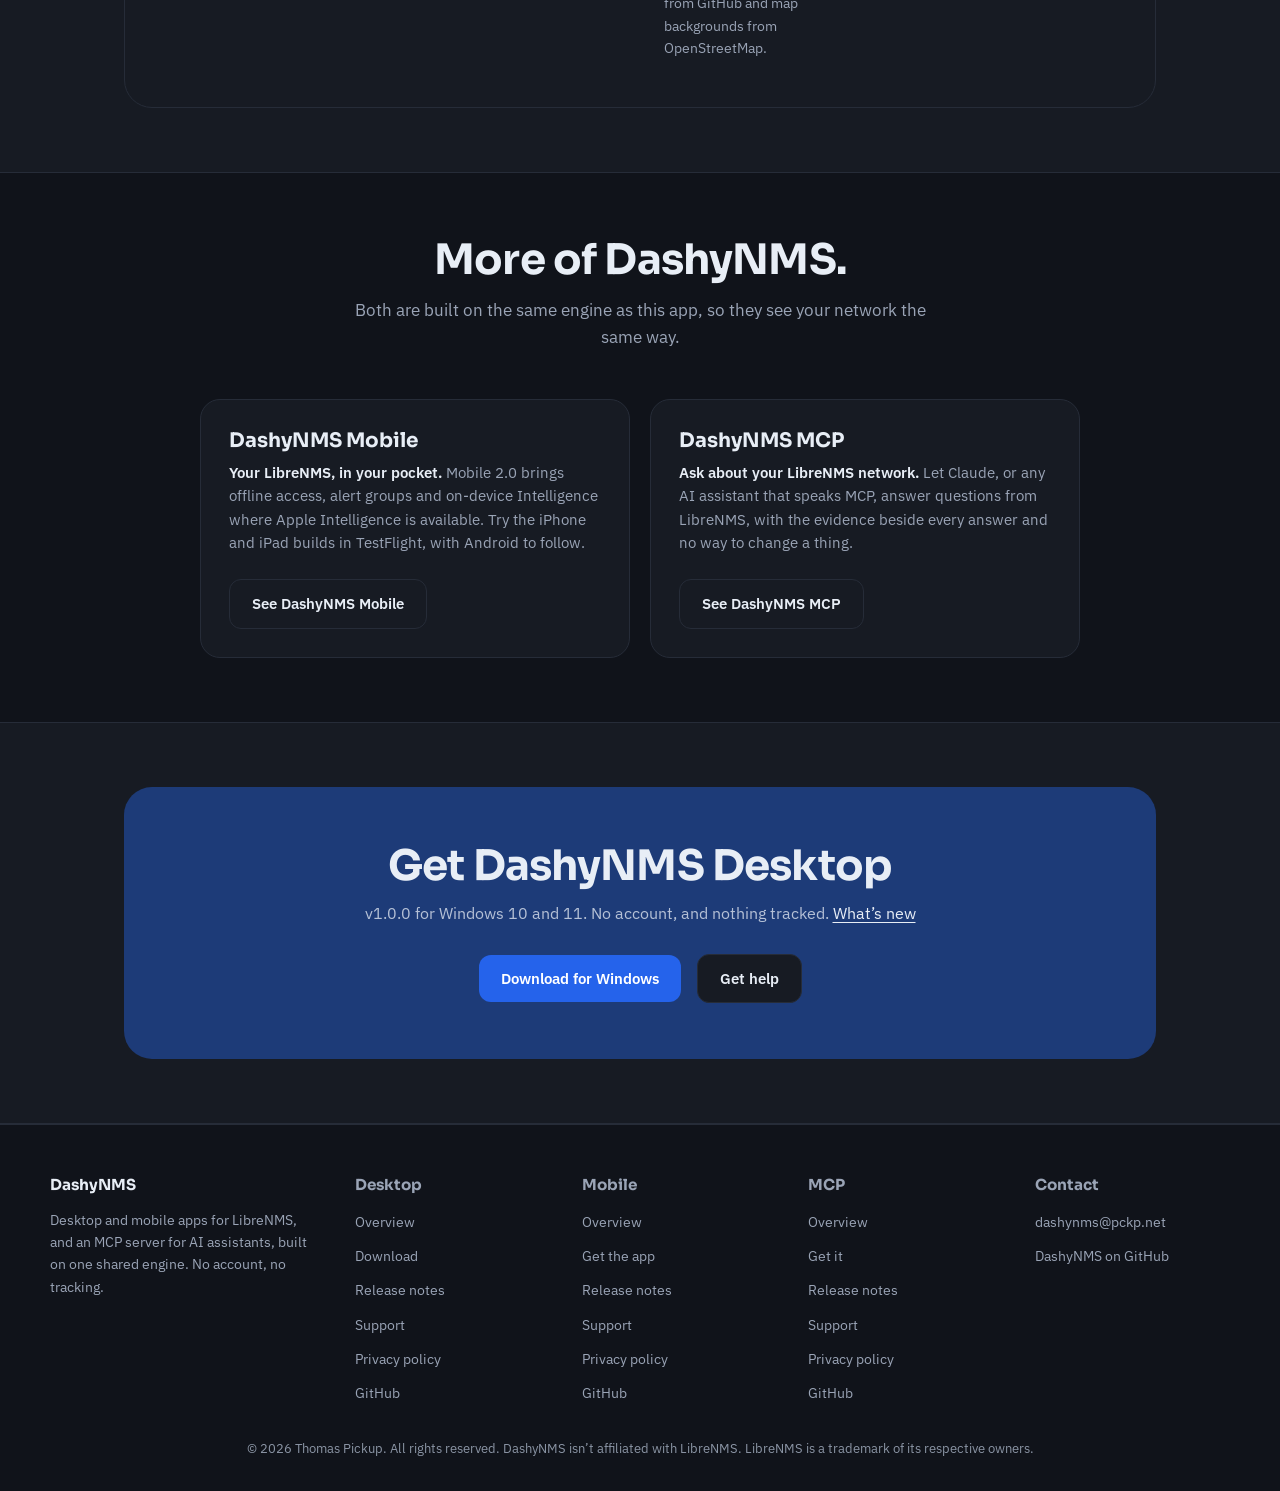
==== commit c5760f18: "feat(site): add mobile 2.0 screenshots and polish navigation" ====
--- a/desktop/index.html
+++ b/desktop/index.html
@@ -26,7 +26,7 @@
       </a>
       <div class="nav-right">
         <nav class="nav-links" aria-label="Main">
-          <a href="/desktop/">Desktop</a>
+          <a href="/desktop/" aria-current="page">Desktop</a>
           <a href="/mobile/">Mobile</a>
           <a href="/mcp/">MCP</a>
           <a class="nav-minor" href="#features">Features</a>
@@ -94,7 +94,7 @@
           </div>
         </div>
         <div class="zig-copy">
-          <h3>Notifications and the tray</h3>
+          <h2>Notifications and the tray</h2>
           <p>You don’t need LibreNMS open in a browser tab all day. DashyNMS checks it for you and only speaks up when something changes.</p>
           <ul>
             <li><svg viewBox="0 0 20 20" fill="none" aria-hidden="true"><path d="M4 10.5l3.5 3.5L16 6" stroke="currentColor" stroke-width="2" stroke-linecap="round" stroke-linejoin="round"/></svg><span>A <strong>Windows notification</strong> when an alert fires or clears, with Acknowledge right on it.</span></li>
@@ -115,7 +115,7 @@
           </div>
         </div>
         <div class="zig-copy">
-          <h3>Know what’s wrong, and why</h3>
+          <h2>Know what’s wrong, and why</h2>
           <p>Every open alert in one place, with the reason it fired in plain view.</p>
           <ul>
             <li><svg viewBox="0 0 20 20" fill="none" aria-hidden="true"><path d="M4 10.5l3.5 3.5L16 6" stroke="currentColor" stroke-width="2" stroke-linecap="round" stroke-linejoin="round"/></svg><span>Open any alert to see <strong>exactly why it fired</strong>, and how many times it’s fired on that device in the last 30 days.</span></li>
@@ -136,7 +136,7 @@
           </div>
         </div>
         <div class="zig-copy">
-          <h3>Your whole network in one list</h3>
+          <h2>Your whole network in one list</h2>
           <p>Find any device by name, address or location, and keep the ones you care about at the top.</p>
           <ul>
             <li><svg viewBox="0 0 20 20" fill="none" aria-hidden="true"><path d="M4 10.5l3.5 3.5L16 6" stroke="currentColor" stroke-width="2" stroke-linecap="round" stroke-linejoin="round"/></svg><span><strong>Pin the devices you check most</strong>, so they stay at the top whatever you sort or filter by.</span></li>
@@ -157,7 +157,7 @@
           </div>
         </div>
         <div class="zig-copy">
-          <h3>Everything about a device, on one screen</h3>
+          <h2>Everything about a device, on one screen</h2>
           <p>Open any device to see whether it’s healthy, how long it’s been up, and what it’s connected to.</p>
           <ul>
             <li><svg viewBox="0 0 20 20" fill="none" aria-hidden="true"><path d="M4 10.5l3.5 3.5L16 6" stroke="currentColor" stroke-width="2" stroke-linecap="round" stroke-linejoin="round"/></svg><span><strong>Status, uptime and response times</strong> at a glance, with graphs over time.</span></li>
@@ -178,7 +178,7 @@
           </div>
         </div>
         <div class="zig-copy">
-          <h3>See how it all connects</h3>
+          <h2>See how it all connects</h2>
           <p>Maps of your network that draw themselves from what LibreNMS already knows.</p>
           <ul>
             <li><svg viewBox="0 0 20 20" fill="none" aria-hidden="true"><path d="M4 10.5l3.5 3.5L16 6" stroke="currentColor" stroke-width="2" stroke-linecap="round" stroke-linejoin="round"/></svg><span>A <strong>network map</strong> drawn from each device’s neighbours, and a <strong>geographical map</strong> of your sites.</span></li>
--- a/assets/css/style.css
+++ b/assets/css/style.css
@@ -69,13 +69,20 @@
 }
 
 html {
+  color-scheme: dark;
   scroll-behavior: smooth;
+  scroll-padding-top: 24px;
 }
 
 @media (prefers-reduced-motion: reduce) {
   html {
     scroll-behavior: auto;
   }
+}
+
+::selection {
+  background: var(--band);
+  color: var(--text);
 }
 
 body {
@@ -92,9 +99,15 @@
   font-family: var(--font-display);
 }
 
+h1,
+h2 {
+  text-wrap: balance;
+}
+
 a {
   color: var(--accent-text);
   text-decoration: none;
+  text-underline-offset: 0.2em;
 }
 
 a:hover {
@@ -123,6 +136,23 @@
   padding: 0 24px;
 }
 
+.skip-link {
+  position: absolute;
+  top: 8px;
+  left: 24px;
+  z-index: 10;
+  padding: 12px 20px;
+  background: var(--bg-elevated);
+  border: 1px solid var(--accent-text);
+  border-radius: 12px;
+  transform: translateY(-200%);
+}
+
+.skip-link:focus,
+.skip-link:focus-visible {
+  transform: translateY(0);
+}
+
 /* Header */
 
 header {
@@ -131,10 +161,11 @@
 
 .nav {
   display: flex;
+  flex-wrap: wrap;
   align-items: center;
   justify-content: space-between;
-  gap: 24px;
-  padding: 20px 24px;
+  gap: 12px 24px;
+  padding: 16px 24px;
 }
 
 .brand {
@@ -160,31 +191,54 @@
 
 .nav-right {
   display: flex;
+  flex-wrap: wrap;
   align-items: center;
   gap: 24px;
 }
 
 .nav-links {
   display: flex;
-  gap: 24px;
+  flex-wrap: wrap;
+  gap: 8px 20px;
   align-items: center;
   font-size: 0.95rem;
 }
 
 .nav-links a {
+  display: inline-flex;
+  align-items: center;
+  min-height: 44px;
   color: var(--text-muted);
   white-space: nowrap;
 }
 
-.nav-links a:hover {
+.nav-links a:hover,
+.nav-links a[aria-current="page"] {
   color: var(--text);
 }
 
+.nav-links a[aria-current="page"] {
+  font-weight: 500;
+}
+
 @media (max-width: 700px) {
+  .nav {
+    gap: 6px 12px;
+    padding: 14px 20px;
+  }
+
+  .nav-right {
+    width: 100%;
+  }
+
   .nav-links {
-    gap: 16px;
-  }
-
+    gap: 2px 12px;
+    font-size: 0.875rem;
+  }
+
+  .nav-links a {
+    min-height: 40px;
+  }
 
   .nav-right .btn-primary {
     display: none;
@@ -274,6 +328,14 @@
   font-size: clamp(2.5rem, 4.4vw, 3.5rem);
 }
 
+.split-hero .release-intro {
+  font-size: 1.05rem;
+  font-weight: 500;
+  color: var(--text);
+  margin: 0 0 18px;
+  max-width: 520px;
+}
+
 .split-hero .lead {
   font-size: 1.25rem;
   line-height: 1.55;
@@ -317,6 +379,7 @@
   }
 
   .split-hero h1,
+  .split-hero .release-intro,
   .split-hero .lead {
     margin-inline: auto;
   }
@@ -435,7 +498,9 @@
   order: 1;
 }
 
+.zig-copy h2,
 .zig-copy h3 {
+  text-align: left;
   font-size: 1.625rem;
   line-height: 1.2;
   margin: 0 0 14px;
@@ -878,6 +943,60 @@
   }
 }
 
+/* Mobile showcase gallery */
+
+.phone-gallery {
+  display: grid;
+  grid-template-columns: repeat(3, minmax(0, 1fr));
+  gap: 32px;
+  max-width: var(--max-width-wide);
+  margin: 0 auto;
+  align-items: start;
+}
+
+.phone-shot {
+  margin: 0;
+  display: flex;
+  flex-direction: column;
+  align-items: center;
+  text-align: center;
+}
+
+.phone-shot .phone-frame {
+  width: 100%;
+  max-width: 280px;
+  border-radius: 42px;
+  padding: 7px;
+  margin-bottom: 20px;
+}
+
+.phone-shot .phone-frame img {
+  border-radius: 35px;
+}
+
+.phone-shot figcaption h3 {
+  margin: 0 0 6px;
+  font-size: 1.15rem;
+}
+
+.phone-shot figcaption p {
+  margin: 0 auto;
+  max-width: 30ch;
+  color: var(--text-muted);
+  font-size: 0.94rem;
+}
+
+@media (max-width: 900px) {
+  .phone-gallery {
+    grid-template-columns: 1fr;
+    gap: 40px;
+  }
+
+  .phone-shot .phone-frame {
+    max-width: 260px;
+  }
+}
+
 /* Text pages: privacy, support */
 
 .text-page {
@@ -1543,6 +1662,11 @@
   gap: 8px;
 }
 
+footer ul a {
+  display: inline-block;
+  padding: 2px 0;
+}
+
 footer a {
   color: var(--text-muted);
 }
@@ -1576,77 +1700,3 @@
     grid-template-columns: repeat(4, 1fr);
   }
 }
-
-/* Shared navigation stays available on every page and at every viewport. */
-.nav {
-  flex-wrap: wrap;
-}
-
-.nav-right {
-  flex-wrap: wrap;
-}
-
-.nav-links {
-  flex-wrap: wrap;
-  gap: 8px 20px;
-}
-
-.nav-links a {
-  display: inline-flex;
-  align-items: center;
-  min-height: 44px;
-}
-
-.skip-link {
-  position: absolute;
-  top: 8px;
-  left: 24px;
-  z-index: 10;
-  padding: 12px 20px;
-  background: var(--bg-elevated);
-  border: 1px solid var(--accent-text);
-  border-radius: 12px;
-  transform: translateY(-160%);
-}
-
-.skip-link:focus {
-  transform: translateY(0);
-}
-
-html {
-  color-scheme: dark;
-  scroll-padding-top: 24px;
-}
-
-::selection {
-  background: var(--band);
-  color: var(--text);
-}
-
-a {
-  text-underline-offset: 0.2em;
-}
-
-h1, h2 {
-  text-wrap: balance;
-}
-
-.release-intro {
-  color: var(--accent-text);
-  max-width: 54ch;
-  margin: 0 0 20px;
-}
-
-@media (max-width: 700px) {
-  .nav {
-    gap: 8px;
-  }
-
-  .nav-right {
-    width: 100%;
-  }
-
-  .nav-links {
-    gap: 4px 16px;
-  }
-}
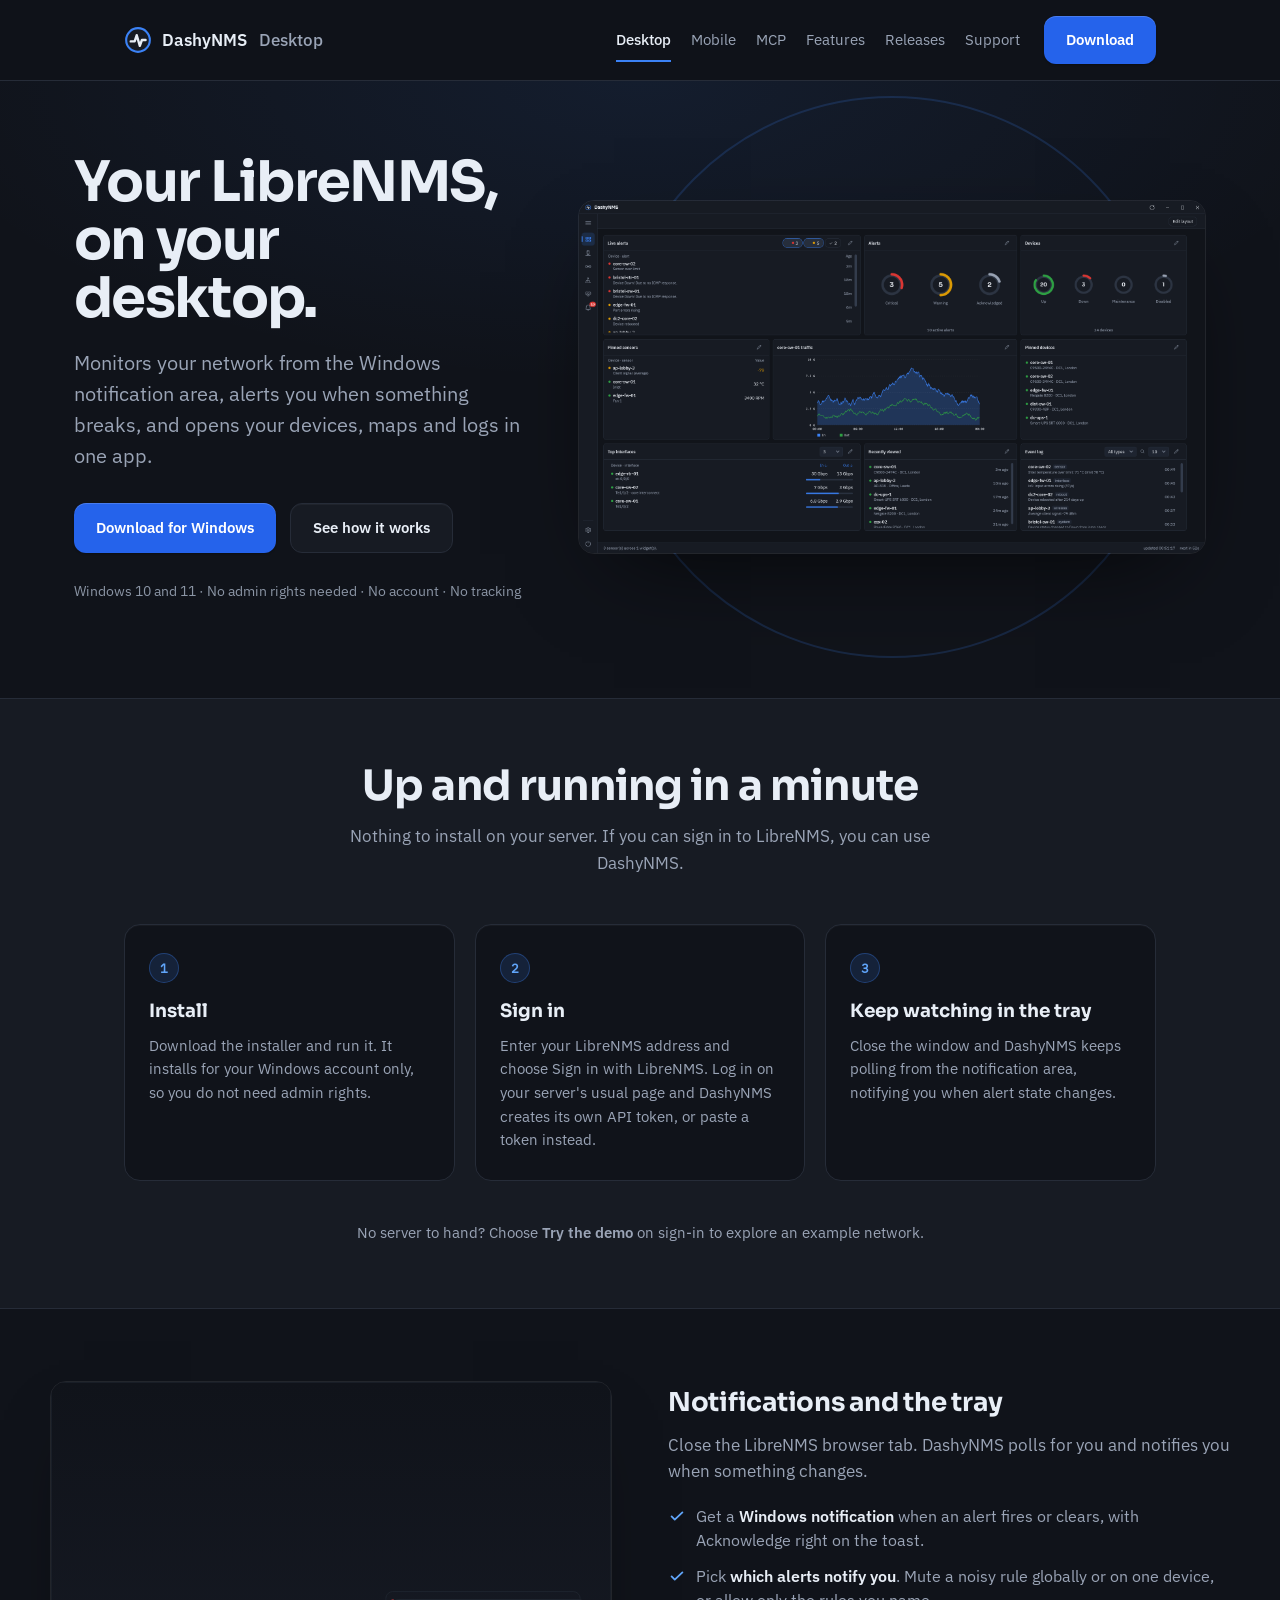
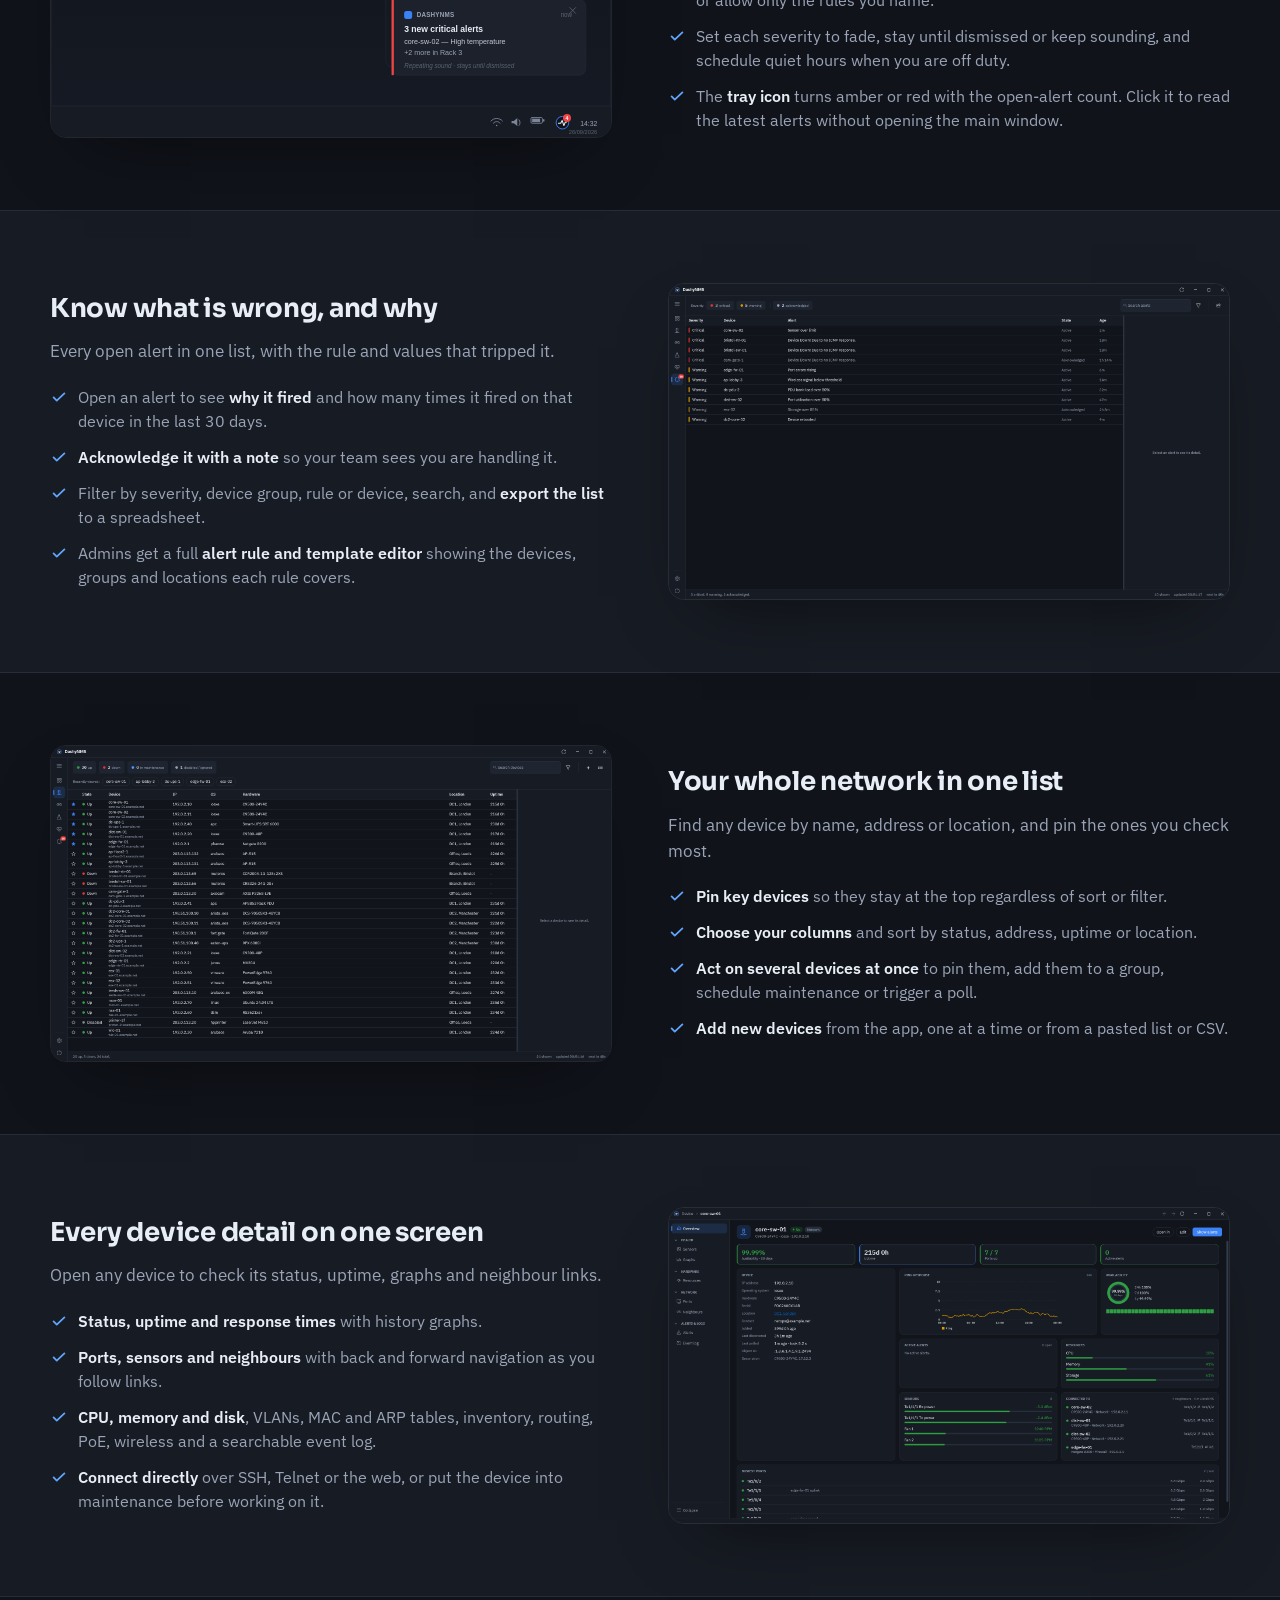
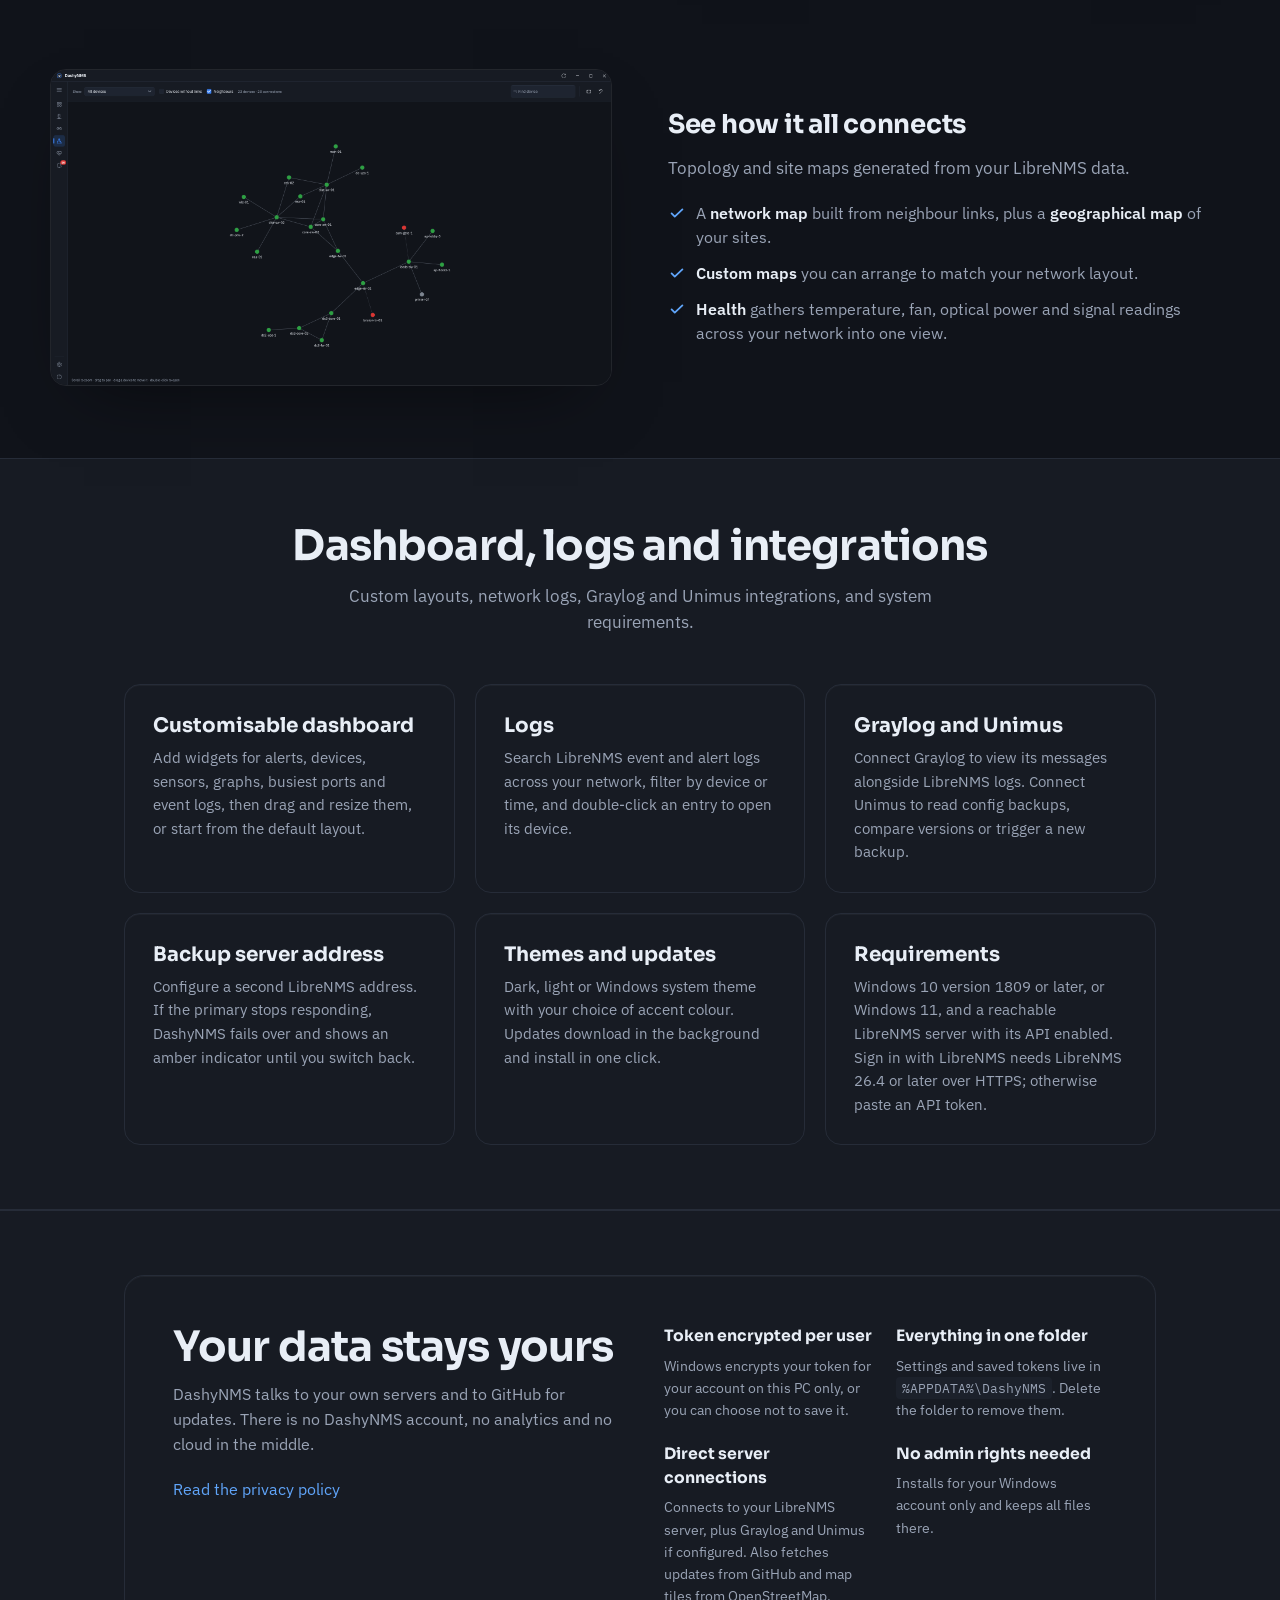
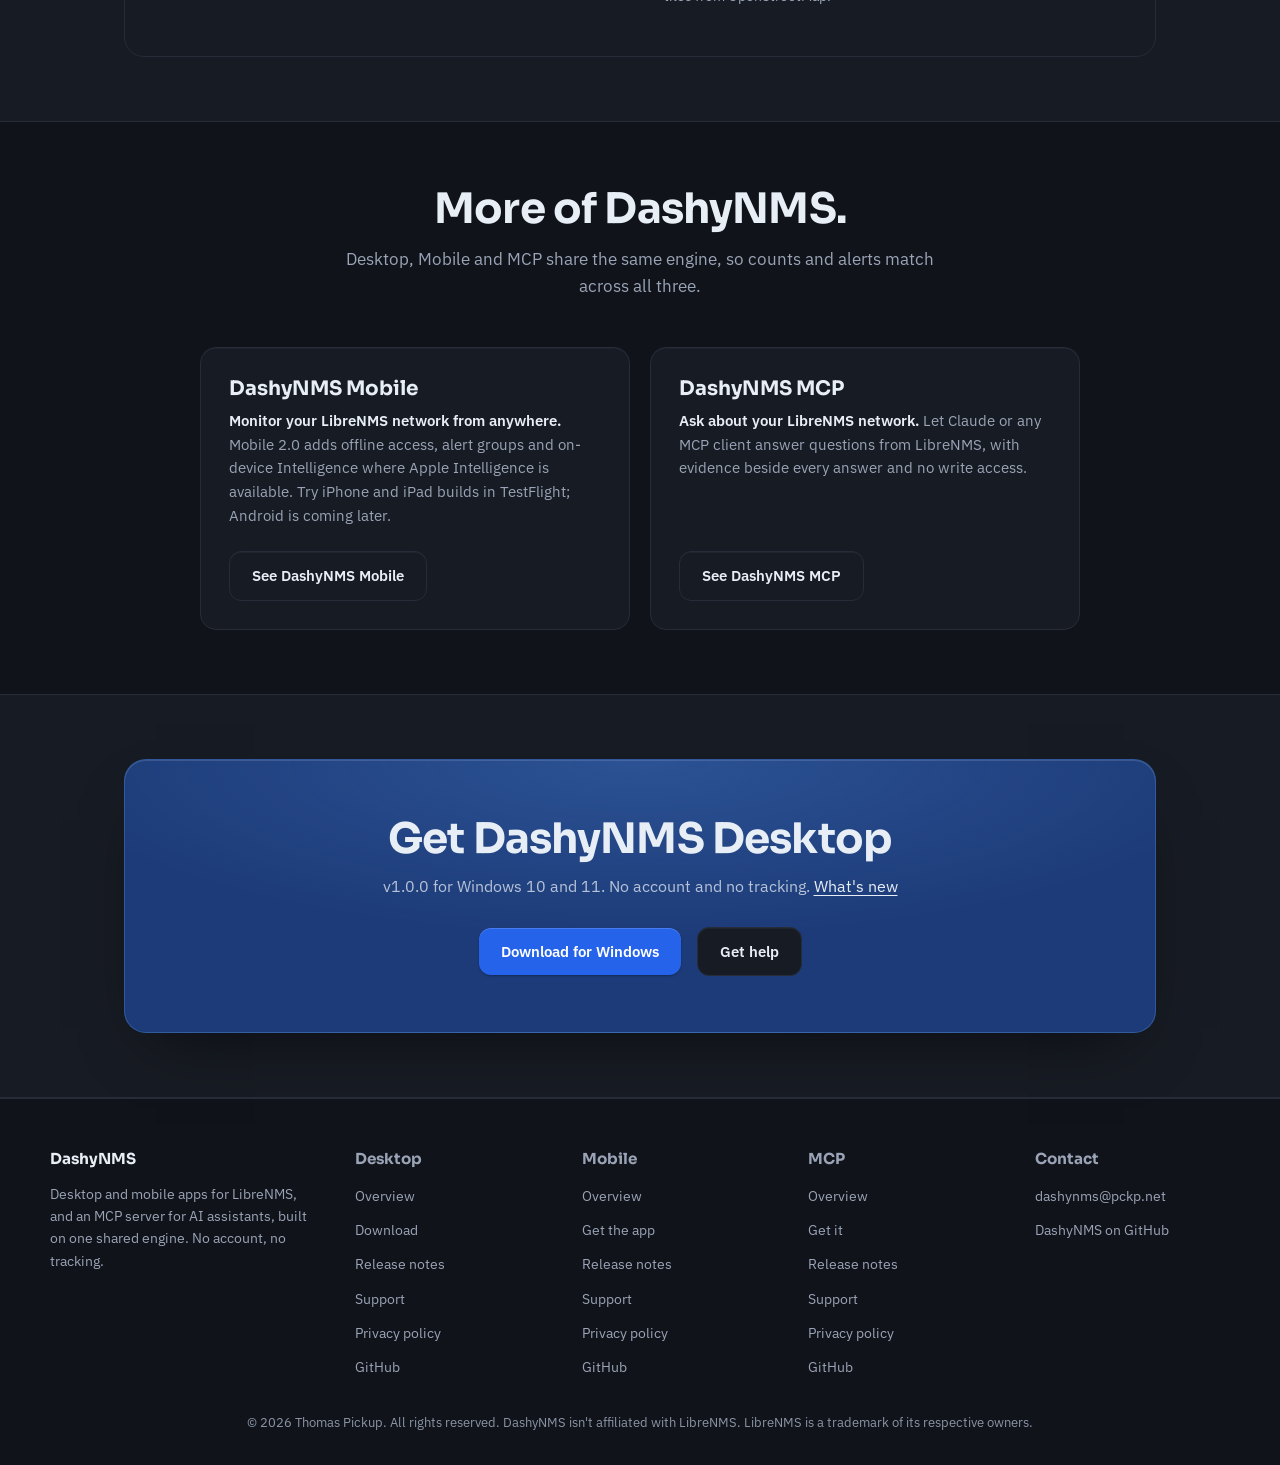
==== commit 44712819: "feat(site): unslop copy and polish visual hierarchy across pages" ====
--- a/desktop/index.html
+++ b/desktop/index.html
@@ -3,12 +3,12 @@
 <head>
   <meta charset="UTF-8">
   <meta name="viewport" content="width=device-width, initial-scale=1.0">
-  <title>DashyNMS Desktop: Your LibreNMS, right on your desktop</title>
-  <meta name="description" content="DashyNMS Desktop is a Windows app for LibreNMS. It tells you the moment an alert fires, and opens into your devices, alerts and maps when you want to dig in. No account, nothing tracked.">
+  <title>DashyNMS Desktop: Your LibreNMS on Windows</title>
+  <meta name="description" content="DashyNMS Desktop is a Windows app for LibreNMS. Watch alerts from the notification area and inspect devices, maps and logs in one app.">
   <link rel="canonical" href="https://dashynms.pckp.net/desktop/">
 
-  <meta property="og:title" content="DashyNMS Desktop: Your LibreNMS, right on your desktop">
-  <meta property="og:description" content="DashyNMS Desktop is a Windows app for LibreNMS. It tells you the moment an alert fires, and opens into your devices, alerts and maps when you want to dig in. No account, nothing tracked.">
+  <meta property="og:title" content="DashyNMS Desktop: Your LibreNMS on Windows">
+  <meta property="og:description" content="DashyNMS Desktop is a Windows app for LibreNMS. Watch alerts from the notification area and inspect devices, maps and logs in one app.">
   <meta property="og:type" content="website">
   <meta property="og:url" content="https://dashynms.pckp.net/desktop/">
   <meta property="og:image" content="https://dashynms.pckp.net/assets/img/favicon.svg">
@@ -42,13 +42,13 @@
     <section class="split-hero">
       <div class="split-hero-grid wide-visual">
         <div>
-          <h1>Your LibreNMS, right on your desktop.</h1>
-          <p class="lead">Know the moment something on your network needs you. DashyNMS sits quietly in the corner of your screen, tells you when an alert fires, and opens into your whole network when you want to dig in.</p>
+          <h1>Your LibreNMS, on your desktop.</h1>
+          <p class="lead">Monitors your network from the Windows notification area, alerts you when something breaks, and opens your devices, maps and logs in one app.</p>
           <div class="cta-row">
             <a class="btn btn-primary" href="https://github.com/DashyNMS/desktop/releases/latest">Download for Windows</a>
             <a class="btn btn-secondary" href="#how">See how it works</a>
           </div>
-          <p class="reassurance">Windows 10 and 11 &middot; No admin rights needed &middot; No account, nothing tracked</p>
+          <p class="reassurance">Windows 10 and 11 &middot; No admin rights needed &middot; No account &middot; No tracking</p>
         </div>
 
         <div class="split-hero-visual">
@@ -70,18 +70,18 @@
         <div class="steps">
           <div class="step">
             <h3>Install</h3>
-            <p>Download the installer and run it. It installs just for you, so you don’t need admin rights.</p>
+            <p>Download the installer and run it. It installs for your Windows account only, so you do not need admin rights.</p>
           </div>
           <div class="step">
             <h3>Sign in</h3>
-            <p>Enter your LibreNMS address and choose Sign in with LibreNMS. You log in on your server’s usual page and DashyNMS makes its own API token. You can paste a token instead if you’d rather.</p>
+            <p>Enter your LibreNMS address and choose Sign in with LibreNMS. Log in on your server's usual page and DashyNMS creates its own API token, or paste a token instead.</p>
           </div>
           <div class="step">
-            <h3>Get on with your day</h3>
-            <p>Close the window and DashyNMS keeps watching from the notification area, and lets you know when something changes.</p>
-          </div>
-        </div>
-        <p class="lede" style="margin:40px auto 0; font-size:0.95rem;">No server to hand? Choose <strong>Try the demo</strong> when you first open it, and look around an example network.</p>
+            <h3>Keep watching in the tray</h3>
+            <p>Close the window and DashyNMS keeps polling from the notification area, notifying you when alert state changes.</p>
+          </div>
+        </div>
+        <p class="lede" style="margin:40px auto 0; font-size:0.95rem;">No server to hand? Choose <strong>Try the demo</strong> on sign-in to explore an example network.</p>
       </div>
     </section>
 
@@ -95,12 +95,12 @@
         </div>
         <div class="zig-copy">
           <h2>Notifications and the tray</h2>
-          <p>You don’t need LibreNMS open in a browser tab all day. DashyNMS checks it for you and only speaks up when something changes.</p>
-          <ul>
-            <li><svg viewBox="0 0 20 20" fill="none" aria-hidden="true"><path d="M4 10.5l3.5 3.5L16 6" stroke="currentColor" stroke-width="2" stroke-linecap="round" stroke-linejoin="round"/></svg><span>A <strong>Windows notification</strong> when an alert fires or clears, with Acknowledge right on it.</span></li>
-            <li><svg viewBox="0 0 20 20" fill="none" aria-hidden="true"><path d="M4 10.5l3.5 3.5L16 6" stroke="currentColor" stroke-width="2" stroke-linecap="round" stroke-linejoin="round"/></svg><span>Pick <strong>which alerts notify you</strong>. Leave out a noisy rule everywhere or on one device, or only hear about the rules you name.</span></li>
-            <li><svg viewBox="0 0 20 20" fill="none" aria-hidden="true"><path d="M4 10.5l3.5 3.5L16 6" stroke="currentColor" stroke-width="2" stroke-linecap="round" stroke-linejoin="round"/></svg><span>Each severity can fade away, stay until you dismiss it, or keep sounding. Quiet hours cover the times you’re off.</span></li>
-            <li><svg viewBox="0 0 20 20" fill="none" aria-hidden="true"><path d="M4 10.5l3.5 3.5L16 6" stroke="currentColor" stroke-width="2" stroke-linecap="round" stroke-linejoin="round"/></svg><span>The <strong>tray icon</strong> turns amber or red with the number of open alerts. Click it for the latest ones without opening the app.</span></li>
+          <p>Close the LibreNMS browser tab. DashyNMS polls for you and notifies you when something changes.</p>
+          <ul>
+            <li><svg viewBox="0 0 20 20" fill="none" aria-hidden="true"><path d="M4 10.5l3.5 3.5L16 6" stroke="currentColor" stroke-width="2" stroke-linecap="round" stroke-linejoin="round"/></svg><span>Get a <strong>Windows notification</strong> when an alert fires or clears, with Acknowledge right on the toast.</span></li>
+            <li><svg viewBox="0 0 20 20" fill="none" aria-hidden="true"><path d="M4 10.5l3.5 3.5L16 6" stroke="currentColor" stroke-width="2" stroke-linecap="round" stroke-linejoin="round"/></svg><span>Pick <strong>which alerts notify you</strong>. Mute a noisy rule globally or on one device, or allow only the rules you name.</span></li>
+            <li><svg viewBox="0 0 20 20" fill="none" aria-hidden="true"><path d="M4 10.5l3.5 3.5L16 6" stroke="currentColor" stroke-width="2" stroke-linecap="round" stroke-linejoin="round"/></svg><span>Set each severity to fade, stay until dismissed or keep sounding, and schedule quiet hours when you are off duty.</span></li>
+            <li><svg viewBox="0 0 20 20" fill="none" aria-hidden="true"><path d="M4 10.5l3.5 3.5L16 6" stroke="currentColor" stroke-width="2" stroke-linecap="round" stroke-linejoin="round"/></svg><span>The <strong>tray icon</strong> turns amber or red with the open-alert count. Click it to read the latest alerts without opening the main window.</span></li>
           </ul>
         </div>
       </div>
@@ -115,13 +115,13 @@
           </div>
         </div>
         <div class="zig-copy">
-          <h2>Know what’s wrong, and why</h2>
-          <p>Every open alert in one place, with the reason it fired in plain view.</p>
-          <ul>
-            <li><svg viewBox="0 0 20 20" fill="none" aria-hidden="true"><path d="M4 10.5l3.5 3.5L16 6" stroke="currentColor" stroke-width="2" stroke-linecap="round" stroke-linejoin="round"/></svg><span>Open any alert to see <strong>exactly why it fired</strong>, and how many times it’s fired on that device in the last 30 days.</span></li>
-            <li><svg viewBox="0 0 20 20" fill="none" aria-hidden="true"><path d="M4 10.5l3.5 3.5L16 6" stroke="currentColor" stroke-width="2" stroke-linecap="round" stroke-linejoin="round"/></svg><span><strong>Acknowledge it with a note</strong>, so your team knows you’re on it.</span></li>
+          <h2>Know what is wrong, and why</h2>
+          <p>Every open alert in one list, with the rule and values that tripped it.</p>
+          <ul>
+            <li><svg viewBox="0 0 20 20" fill="none" aria-hidden="true"><path d="M4 10.5l3.5 3.5L16 6" stroke="currentColor" stroke-width="2" stroke-linecap="round" stroke-linejoin="round"/></svg><span>Open an alert to see <strong>why it fired</strong> and how many times it fired on that device in the last 30 days.</span></li>
+            <li><svg viewBox="0 0 20 20" fill="none" aria-hidden="true"><path d="M4 10.5l3.5 3.5L16 6" stroke="currentColor" stroke-width="2" stroke-linecap="round" stroke-linejoin="round"/></svg><span><strong>Acknowledge it with a note</strong> so your team sees you are handling it.</span></li>
             <li><svg viewBox="0 0 20 20" fill="none" aria-hidden="true"><path d="M4 10.5l3.5 3.5L16 6" stroke="currentColor" stroke-width="2" stroke-linecap="round" stroke-linejoin="round"/></svg><span>Filter by severity, device group, rule or device, search, and <strong>export the list</strong> to a spreadsheet.</span></li>
-            <li><svg viewBox="0 0 20 20" fill="none" aria-hidden="true"><path d="M4 10.5l3.5 3.5L16 6" stroke="currentColor" stroke-width="2" stroke-linecap="round" stroke-linejoin="round"/></svg><span>For admins: a full <strong>alert rule and template editor</strong>, as on the LibreNMS website, with the devices, groups and locations each rule covers.</span></li>
+            <li><svg viewBox="0 0 20 20" fill="none" aria-hidden="true"><path d="M4 10.5l3.5 3.5L16 6" stroke="currentColor" stroke-width="2" stroke-linecap="round" stroke-linejoin="round"/></svg><span>Admins get a full <strong>alert rule and template editor</strong> showing the devices, groups and locations each rule covers.</span></li>
           </ul>
         </div>
       </div>
@@ -137,12 +137,12 @@
         </div>
         <div class="zig-copy">
           <h2>Your whole network in one list</h2>
-          <p>Find any device by name, address or location, and keep the ones you care about at the top.</p>
-          <ul>
-            <li><svg viewBox="0 0 20 20" fill="none" aria-hidden="true"><path d="M4 10.5l3.5 3.5L16 6" stroke="currentColor" stroke-width="2" stroke-linecap="round" stroke-linejoin="round"/></svg><span><strong>Pin the devices you check most</strong>, so they stay at the top whatever you sort or filter by.</span></li>
-            <li><svg viewBox="0 0 20 20" fill="none" aria-hidden="true"><path d="M4 10.5l3.5 3.5L16 6" stroke="currentColor" stroke-width="2" stroke-linecap="round" stroke-linejoin="round"/></svg><span><strong>Choose your columns</strong> and sort by anything: status, address, uptime, location.</span></li>
-            <li><svg viewBox="0 0 20 20" fill="none" aria-hidden="true"><path d="M4 10.5l3.5 3.5L16 6" stroke="currentColor" stroke-width="2" stroke-linecap="round" stroke-linejoin="round"/></svg><span><strong>Act on several at once</strong>: pin them, add them to a group, put them into maintenance, or ask LibreNMS to check them again.</span></li>
-            <li><svg viewBox="0 0 20 20" fill="none" aria-hidden="true"><path d="M4 10.5l3.5 3.5L16 6" stroke="currentColor" stroke-width="2" stroke-linecap="round" stroke-linejoin="round"/></svg><span><strong>Add new devices</strong> without leaving the app, one at a time or from a pasted list or CSV.</span></li>
+          <p>Find any device by name, address or location, and pin the ones you check most.</p>
+          <ul>
+            <li><svg viewBox="0 0 20 20" fill="none" aria-hidden="true"><path d="M4 10.5l3.5 3.5L16 6" stroke="currentColor" stroke-width="2" stroke-linecap="round" stroke-linejoin="round"/></svg><span><strong>Pin key devices</strong> so they stay at the top regardless of sort or filter.</span></li>
+            <li><svg viewBox="0 0 20 20" fill="none" aria-hidden="true"><path d="M4 10.5l3.5 3.5L16 6" stroke="currentColor" stroke-width="2" stroke-linecap="round" stroke-linejoin="round"/></svg><span><strong>Choose your columns</strong> and sort by status, address, uptime or location.</span></li>
+            <li><svg viewBox="0 0 20 20" fill="none" aria-hidden="true"><path d="M4 10.5l3.5 3.5L16 6" stroke="currentColor" stroke-width="2" stroke-linecap="round" stroke-linejoin="round"/></svg><span><strong>Act on several devices at once</strong> to pin them, add them to a group, schedule maintenance or trigger a poll.</span></li>
+            <li><svg viewBox="0 0 20 20" fill="none" aria-hidden="true"><path d="M4 10.5l3.5 3.5L16 6" stroke="currentColor" stroke-width="2" stroke-linecap="round" stroke-linejoin="round"/></svg><span><strong>Add new devices</strong> from the app, one at a time or from a pasted list or CSV.</span></li>
           </ul>
         </div>
       </div>
@@ -153,17 +153,17 @@
         <div class="zig-media">
           <div class="mockup-frame">
             <img src="/assets/img/desktop/device-overview.png" width="1920" height="1080" loading="lazy"
-                 alt="A device’s overview: availability, uptime, ping graph, resources, sensors, neighbours and busiest ports">
-          </div>
-        </div>
-        <div class="zig-copy">
-          <h2>Everything about a device, on one screen</h2>
-          <p>Open any device to see whether it’s healthy, how long it’s been up, and what it’s connected to.</p>
-          <ul>
-            <li><svg viewBox="0 0 20 20" fill="none" aria-hidden="true"><path d="M4 10.5l3.5 3.5L16 6" stroke="currentColor" stroke-width="2" stroke-linecap="round" stroke-linejoin="round"/></svg><span><strong>Status, uptime and response times</strong> at a glance, with graphs over time.</span></li>
-            <li><svg viewBox="0 0 20 20" fill="none" aria-hidden="true"><path d="M4 10.5l3.5 3.5L16 6" stroke="currentColor" stroke-width="2" stroke-linecap="round" stroke-linejoin="round"/></svg><span><strong>Ports, sensors and neighbours</strong>, so you can see what’s plugged into what. Follow a neighbour and use back and forward to retrace your steps.</span></li>
-            <li><svg viewBox="0 0 20 20" fill="none" aria-hidden="true"><path d="M4 10.5l3.5 3.5L16 6" stroke="currentColor" stroke-width="2" stroke-linecap="round" stroke-linejoin="round"/></svg><span>The detail when you need it: <strong>CPU, memory and disk</strong>, VLANs, MAC and ARP tables, inventory, routing, PoE, wireless and a searchable event log.</span></li>
-            <li><svg viewBox="0 0 20 20" fill="none" aria-hidden="true"><path d="M4 10.5l3.5 3.5L16 6" stroke="currentColor" stroke-width="2" stroke-linecap="round" stroke-linejoin="round"/></svg><span><strong>Connect straight to it</strong> over SSH, Telnet or the web, or put it into maintenance before you work on it.</span></li>
+                 alt="A device's overview: availability, uptime, ping graph, resources, sensors, neighbours and busiest ports">
+          </div>
+        </div>
+        <div class="zig-copy">
+          <h2>Every device detail on one screen</h2>
+          <p>Open any device to check its status, uptime, graphs and neighbour links.</p>
+          <ul>
+            <li><svg viewBox="0 0 20 20" fill="none" aria-hidden="true"><path d="M4 10.5l3.5 3.5L16 6" stroke="currentColor" stroke-width="2" stroke-linecap="round" stroke-linejoin="round"/></svg><span><strong>Status, uptime and response times</strong> with history graphs.</span></li>
+            <li><svg viewBox="0 0 20 20" fill="none" aria-hidden="true"><path d="M4 10.5l3.5 3.5L16 6" stroke="currentColor" stroke-width="2" stroke-linecap="round" stroke-linejoin="round"/></svg><span><strong>Ports, sensors and neighbours</strong> with back and forward navigation as you follow links.</span></li>
+            <li><svg viewBox="0 0 20 20" fill="none" aria-hidden="true"><path d="M4 10.5l3.5 3.5L16 6" stroke="currentColor" stroke-width="2" stroke-linecap="round" stroke-linejoin="round"/></svg><span><strong>CPU, memory and disk</strong>, VLANs, MAC and ARP tables, inventory, routing, PoE, wireless and a searchable event log.</span></li>
+            <li><svg viewBox="0 0 20 20" fill="none" aria-hidden="true"><path d="M4 10.5l3.5 3.5L16 6" stroke="currentColor" stroke-width="2" stroke-linecap="round" stroke-linejoin="round"/></svg><span><strong>Connect directly</strong> over SSH, Telnet or the web, or put the device into maintenance before working on it.</span></li>
           </ul>
         </div>
       </div>
@@ -174,16 +174,16 @@
         <div class="zig-media">
           <div class="mockup-frame">
             <img src="/assets/img/desktop/network-map.png" width="1920" height="1080" loading="lazy"
-                 alt="The network map, drawn from each device’s neighbours">
+                 alt="The network map, drawn from each device's neighbours">
           </div>
         </div>
         <div class="zig-copy">
           <h2>See how it all connects</h2>
-          <p>Maps of your network that draw themselves from what LibreNMS already knows.</p>
-          <ul>
-            <li><svg viewBox="0 0 20 20" fill="none" aria-hidden="true"><path d="M4 10.5l3.5 3.5L16 6" stroke="currentColor" stroke-width="2" stroke-linecap="round" stroke-linejoin="round"/></svg><span>A <strong>network map</strong> drawn from each device’s neighbours, and a <strong>geographical map</strong> of your sites.</span></li>
-            <li><svg viewBox="0 0 20 20" fill="none" aria-hidden="true"><path d="M4 10.5l3.5 3.5L16 6" stroke="currentColor" stroke-width="2" stroke-linecap="round" stroke-linejoin="round"/></svg><span><strong>Maps of your own</strong>, laid out however makes sense to you.</span></li>
-            <li><svg viewBox="0 0 20 20" fill="none" aria-hidden="true"><path d="M4 10.5l3.5 3.5L16 6" stroke="currentColor" stroke-width="2" stroke-linecap="round" stroke-linejoin="round"/></svg><span><strong>Health</strong> brings temperature, fan, optical power and signal readings from across your network into one place.</span></li>
+          <p>Topology and site maps generated from your LibreNMS data.</p>
+          <ul>
+            <li><svg viewBox="0 0 20 20" fill="none" aria-hidden="true"><path d="M4 10.5l3.5 3.5L16 6" stroke="currentColor" stroke-width="2" stroke-linecap="round" stroke-linejoin="round"/></svg><span>A <strong>network map</strong> built from neighbour links, plus a <strong>geographical map</strong> of your sites.</span></li>
+            <li><svg viewBox="0 0 20 20" fill="none" aria-hidden="true"><path d="M4 10.5l3.5 3.5L16 6" stroke="currentColor" stroke-width="2" stroke-linecap="round" stroke-linejoin="round"/></svg><span><strong>Custom maps</strong> you can arrange to match your network layout.</span></li>
+            <li><svg viewBox="0 0 20 20" fill="none" aria-hidden="true"><path d="M4 10.5l3.5 3.5L16 6" stroke="currentColor" stroke-width="2" stroke-linecap="round" stroke-linejoin="round"/></svg><span><strong>Health</strong> gathers temperature, fan, optical power and signal readings across your network into one view.</span></li>
           </ul>
         </div>
       </div>
@@ -191,32 +191,32 @@
 
     <section id="more" class="section-alt">
       <div class="wrap">
-        <h2>And the rest</h2>
-        <p class="lede">The dashboard, your logs, the other tools you use, and what you need to run it.</p>
+        <h2>Dashboard, logs and integrations</h2>
+        <p class="lede">Custom layouts, network logs, Graylog and Unimus integrations, and system requirements.</p>
         <div class="features">
           <div class="feature">
-            <h3>The dashboard</h3>
-            <p>Pick widgets for alerts, devices, sensors, graphs, the busiest ports and the event log, then drag and resize them. New to it? Start from the ready-made layout.</p>
+            <h3>Customisable dashboard</h3>
+            <p>Add widgets for alerts, devices, sensors, graphs, busiest ports and event logs, then drag and resize them, or start from the default layout.</p>
           </div>
           <div class="feature">
             <h3>Logs</h3>
-            <p>The Logs tab has LibreNMS’s event log and alert log for your whole network. Search them, filter by device or time, and double-click an entry to open its device.</p>
+            <p>Search LibreNMS event and alert logs across your network, filter by device or time, and double-click an entry to open its device.</p>
           </div>
           <div class="feature">
             <h3>Graylog and Unimus</h3>
-            <p>Connect Graylog to see its messages next to your LibreNMS logs. Connect Unimus to view a device’s config backups, compare two, or take a new one.</p>
-          </div>
-          <div class="feature">
-            <h3>A backup address</h3>
-            <p>Give LibreNMS a second address. If the main one stops answering, DashyNMS switches over and shows an amber icon until you switch back.</p>
+            <p>Connect Graylog to view its messages alongside LibreNMS logs. Connect Unimus to read config backups, compare versions or trigger a new backup.</p>
+          </div>
+          <div class="feature">
+            <h3>Backup server address</h3>
+            <p>Configure a second LibreNMS address. If the primary stops responding, DashyNMS fails over and shows an amber indicator until you switch back.</p>
           </div>
           <div class="feature">
             <h3>Themes and updates</h3>
-            <p>Dark, light or whatever Windows is using, with your choice of accent colour. New versions download in the background and install with one click.</p>
+            <p>Dark, light or Windows system theme with your choice of accent colour. Updates download in the background and install in one click.</p>
           </div>
           <div class="feature" id="requirements">
-            <h3>What you need</h3>
-            <p>Windows 10 version 1809 or later, or Windows 11, and a LibreNMS server you can reach with its API turned on. Sign in with LibreNMS needs LibreNMS 26.4 or later over https; otherwise paste an API token.</p>
+            <h3>Requirements</h3>
+            <p>Windows 10 version 1809 or later, or Windows 11, and a reachable LibreNMS server with its API enabled. Sign in with LibreNMS needs LibreNMS 26.4 or later over HTTPS; otherwise paste an API token.</p>
           </div>
         </div>
       </div>
@@ -233,25 +233,25 @@
         <div class="privacy-panel">
           <div class="privacy-intro">
             <h2>Your data stays yours</h2>
-            <p>DashyNMS talks to your own servers, and to GitHub for updates. There’s no DashyNMS account, no analytics and no cloud in the middle.</p>
+            <p>DashyNMS talks to your own servers and to GitHub for updates. There is no DashyNMS account, no analytics and no cloud in the middle.</p>
             <p><a href="/desktop/privacy/">Read the privacy policy</a></p>
           </div>
           <div class="privacy-grid">
             <div>
-              <h3>Your token is locked to you</h3>
-              <p>It’s encrypted for your Windows account on this computer only, and you can choose not to save it at all.</p>
+              <h3>Token encrypted per user</h3>
+              <p>Windows encrypts your token for your account on this PC only, or you can choose not to save it.</p>
             </div>
             <div>
               <h3>Everything in one folder</h3>
-              <p>Your settings and token live under <code>%APPDATA%\DashyNMS</code>. Delete the folder and it’s gone.</p>
+              <p>Settings and saved tokens live in <code>%APPDATA%\DashyNMS</code>. Delete the folder to remove them.</p>
             </div>
             <div>
-              <h3>Talks only to your servers</h3>
-              <p>Your LibreNMS server, plus Graylog and Unimus if you set them up. It also fetches updates from GitHub and map backgrounds from OpenStreetMap.</p>
+              <h3>Direct server connections</h3>
+              <p>Connects to your LibreNMS server, plus Graylog and Unimus if configured. Also fetches updates from GitHub and map tiles from OpenStreetMap.</p>
             </div>
             <div>
               <h3>No admin rights needed</h3>
-              <p>It installs just for your Windows account, and keeps everything there too.</p>
+              <p>Installs for your Windows account only and keeps all files there.</p>
             </div>
           </div>
         </div>
@@ -261,16 +261,16 @@
     <section id="more-dashynms">
       <div class="wrap">
         <h2>More of DashyNMS.</h2>
-        <p class="lede">Both are built on the same engine as this app, so they see your network the same way.</p>
+        <p class="lede">Desktop, Mobile and MCP share the same engine, so counts and alerts match across all three.</p>
         <div class="sibling-cards">
           <div class="feature" id="mobile">
             <h3>DashyNMS Mobile</h3>
-            <p><strong>Your LibreNMS, in your pocket.</strong> Mobile 2.0 brings offline access, alert groups and on-device Intelligence where Apple Intelligence is available. Try the iPhone and iPad builds in TestFlight, with Android to follow.</p>
+            <p><strong>Monitor your LibreNMS network from anywhere.</strong> Mobile 2.0 adds offline access, alert groups and on-device Intelligence where Apple Intelligence is available. Try iPhone and iPad builds in TestFlight; Android is coming later.</p>
             <a class="btn btn-secondary" href="/mobile/">See DashyNMS Mobile</a>
           </div>
           <div class="feature" id="mcp">
             <h3>DashyNMS MCP</h3>
-            <p><strong>Ask about your LibreNMS network.</strong> Let Claude, or any AI assistant that speaks MCP, answer questions from LibreNMS, with the evidence beside every answer and no way to change a thing.</p>
+            <p><strong>Ask about your LibreNMS network.</strong> Let Claude or any MCP client answer questions from LibreNMS, with evidence beside every answer and no write access.</p>
             <a class="btn btn-secondary" href="/mcp/">See DashyNMS MCP</a>
           </div>
         </div>
@@ -281,7 +281,7 @@
       <div class="wrap">
         <div class="cta-band">
           <h2>Get DashyNMS Desktop</h2>
-          <p class="release-status"><span data-release-version="DashyNMS/desktop">v1.0.0</span> for Windows 10 and 11. No account, and nothing tracked. <a href="/desktop/releases/">What’s new</a></p>
+          <p class="release-status"><span data-release-version="DashyNMS/desktop">v1.0.0</span> for Windows 10 and 11. No account and no tracking. <a href="/desktop/releases/">What's new</a></p>
           <div class="store-row">
             <a class="btn btn-primary" href="https://github.com/DashyNMS/desktop/releases/latest">Download for Windows</a>
             <a class="btn btn-secondary" href="/desktop/support/">Get help</a>
@@ -337,7 +337,7 @@
         </ul>
       </div>
     </div>
-    <p class="footer-disclaimer">© 2026 Thomas Pickup. All rights reserved. DashyNMS isn’t affiliated with LibreNMS. LibreNMS is a trademark of its respective owners.</p>
+    <p class="footer-disclaimer">© 2026 Thomas Pickup. All rights reserved. DashyNMS isn't affiliated with LibreNMS. LibreNMS is a trademark of its respective owners.</p>
   </footer>
 
   <script src="/assets/js/releases.js" defer></script>
--- a/assets/css/style.css
+++ b/assets/css/style.css
@@ -71,12 +71,17 @@
 html {
   color-scheme: dark;
   scroll-behavior: smooth;
-  scroll-padding-top: 24px;
+  scroll-padding-top: 96px;
 }
 
 @media (prefers-reduced-motion: reduce) {
   html {
     scroll-behavior: auto;
+  }
+
+  .btn:hover,
+  .btn:active {
+    transform: none;
   }
 }
 
@@ -91,6 +96,12 @@
   color: var(--text);
   font-family: var(--font-body);
   line-height: 1.55;
+  -webkit-font-smoothing: antialiased;
+  -moz-osx-font-smoothing: grayscale;
+}
+
+main {
+  background: radial-gradient(ellipse 80% 420px at 50% 0, rgba(59, 130, 246, 0.09), transparent 72%);
 }
 
 h1,
@@ -156,6 +167,12 @@
 /* Header */
 
 header {
+  position: sticky;
+  top: 0;
+  z-index: 20;
+  background: rgba(16, 19, 26, 0.86);
+  backdrop-filter: blur(14px);
+  -webkit-backdrop-filter: blur(14px);
   border-bottom: 1px solid var(--border);
 }
 
@@ -210,15 +227,18 @@
   min-height: 44px;
   color: var(--text-muted);
   white-space: nowrap;
+  transition: color 150ms ease;
 }
 
 .nav-links a:hover,
 .nav-links a[aria-current="page"] {
   color: var(--text);
+  text-decoration: none;
 }
 
 .nav-links a[aria-current="page"] {
   font-weight: 500;
+  box-shadow: inset 0 -2px 0 var(--accent);
 }
 
 @media (max-width: 700px) {
@@ -257,29 +277,39 @@
   border-radius: 12px;
   font-weight: 600;
   font-size: 0.95rem;
+  transition: background-color 150ms ease, border-color 150ms ease, transform 120ms ease, box-shadow 150ms ease;
 }
 
 .btn:hover {
   text-decoration: none;
+  transform: translateY(-1px);
+}
+
+.btn:active {
+  transform: translateY(0);
 }
 
 .btn-primary {
   background: var(--button);
   color: #fff;
+  box-shadow: inset 0 1px 0 rgba(255, 255, 255, 0.16), 0 1px 2px rgba(0, 0, 0, 0.28);
 }
 
 .btn-primary:hover {
   background: var(--accent-dim);
+  box-shadow: inset 0 1px 0 rgba(255, 255, 255, 0.14), 0 8px 20px -10px rgba(0, 0, 0, 0.6);
 }
 
 .btn-secondary {
   background: var(--bg-elevated);
   color: var(--text);
   border: 1px solid var(--border);
+  box-shadow: inset 0 1px 0 rgba(255, 255, 255, 0.04);
 }
 
 .btn-secondary:hover {
-  border-color: var(--accent);
+  background: var(--bg-elevated-2);
+  border-color: rgba(96, 165, 250, 0.45);
 }
 
 .cta-row {
@@ -328,14 +358,6 @@
   font-size: clamp(2.5rem, 4.4vw, 3.5rem);
 }
 
-.split-hero .release-intro {
-  font-size: 1.05rem;
-  font-weight: 500;
-  color: var(--text);
-  margin: 0 0 18px;
-  max-width: 520px;
-}
-
 .split-hero .lead {
   font-size: 1.25rem;
   line-height: 1.55;
@@ -379,7 +401,6 @@
   }
 
   .split-hero h1,
-  .split-hero .release-intro,
   .split-hero .lead {
     margin-inline: auto;
   }
@@ -404,8 +425,8 @@
 .mockup-frame {
   border-radius: 16px;
   overflow: hidden;
-  border: 1px solid var(--border);
-  box-shadow: 0 40px 100px -40px rgba(0, 0, 0, 0.6);
+  border: 1px solid rgba(255, 255, 255, 0.08);
+  box-shadow: 0 36px 90px -36px rgba(0, 0, 0, 0.72);
   line-height: 0;
 }
 
@@ -451,11 +472,33 @@
   margin: 0 auto;
   display: grid;
   grid-template-columns: repeat(auto-fit, minmax(220px, 1fr));
-  gap: 28px;
+  gap: 20px;
+  counter-reset: step;
 }
 
 .step {
-  text-align: center;
+  counter-increment: step;
+  background: var(--bg);
+  border: 1px solid var(--border);
+  border-radius: 16px;
+  padding: 28px 24px;
+  text-align: left;
+  box-shadow: inset 0 1px 0 rgba(255, 255, 255, 0.035);
+}
+
+.step::before {
+  content: counter(step);
+  display: inline-flex;
+  align-items: center;
+  justify-content: center;
+  width: 28px;
+  height: 28px;
+  margin-bottom: 14px;
+  border-radius: 999px;
+  background: rgba(59, 130, 246, 0.14);
+  border: 1px solid rgba(59, 130, 246, 0.32);
+  color: var(--accent-text);
+  font: 600 0.8rem var(--font-mono);
 }
 
 .step h3 {
@@ -464,10 +507,9 @@
 }
 
 .step p {
-  margin: 0 auto;
+  margin: 0;
   color: var(--text-muted);
   font-size: 0.95rem;
-  max-width: 300px;
 }
 
 /* Zig-zag feature rows */
@@ -578,8 +620,9 @@
 .feature {
   background: var(--bg-elevated);
   border: 1px solid var(--border);
-  border-radius: 20px;
+  border-radius: 16px;
   padding: 28px;
+  box-shadow: inset 0 1px 0 rgba(255, 255, 255, 0.035);
 }
 
 .feature h3 {
@@ -599,7 +642,7 @@
 .privacy-panel {
   background: var(--bg-elevated);
   border: 1px solid var(--border);
-  border-radius: 28px;
+  border-radius: 20px;
   padding: 48px;
   display: grid;
   grid-template-columns: 1fr 1fr;
@@ -607,6 +650,7 @@
   align-items: start;
   max-width: var(--max-width-wide);
   margin: 0 auto;
+  box-shadow: inset 0 1px 0 rgba(255, 255, 255, 0.04);
 }
 
 .privacy-panel .privacy-intro h2 {
@@ -682,12 +726,14 @@
 /* CTA band */
 
 .cta-band {
-  background: var(--band);
-  border-radius: 28px;
+  background: radial-gradient(ellipse 90% 100% at 50% 0%, rgba(96, 165, 250, 0.22), transparent 65%), var(--band);
+  border: 1px solid rgba(96, 165, 250, 0.28);
+  border-radius: 22px;
   padding: 56px 40px;
   text-align: center;
   max-width: var(--max-width-wide);
   margin: 0 auto;
+  box-shadow: inset 0 1px 0 rgba(255, 255, 255, 0.12), 0 28px 64px -32px rgba(0, 0, 0, 0.65);
 }
 
 .cta-band h2 {
@@ -898,7 +944,8 @@
   border-radius: 48px;
   background: #05070a;
   padding: 8px;
-  box-shadow: 0 40px 100px -30px rgba(0, 0, 0, 0.7);
+  border: 1px solid rgba(255, 255, 255, 0.08);
+  box-shadow: 0 40px 100px -30px rgba(0, 0, 0, 0.72);
   line-height: 0;
 }
 
@@ -907,6 +954,23 @@
   width: 100%;
   height: auto;
   border-radius: 40px;
+}
+
+.ipad-frame {
+  width: 100%;
+  border-radius: 28px;
+  background: #05070a;
+  padding: 12px;
+  border: 1px solid rgba(255, 255, 255, 0.08);
+  box-shadow: 0 40px 100px -30px rgba(0, 0, 0, 0.7);
+  line-height: 0;
+}
+
+.ipad-frame img {
+  display: block;
+  width: 100%;
+  height: auto;
+  border-radius: 16px;
 }
 
 .phone-front {
@@ -1101,6 +1165,7 @@
 
 .home-hero .lead {
   font-size: 1.2rem;
+  line-height: 1.55;
   color: var(--text-muted);
   max-width: 620px;
   margin: 0 auto;
@@ -1120,10 +1185,16 @@
 .app-card {
   background: var(--bg-elevated);
   border: 1px solid var(--border);
-  border-radius: 28px;
+  border-radius: 20px;
   overflow: hidden;
   display: flex;
   flex-direction: column;
+  box-shadow: inset 0 1px 0 rgba(255, 255, 255, 0.04), 0 22px 50px -30px rgba(0, 0, 0, 0.65);
+  transition: border-color 180ms ease;
+}
+
+.app-card:hover {
+  border-color: rgba(96, 165, 250, 0.32);
 }
 
 .app-card-visual {
@@ -1176,18 +1247,16 @@
   flex: 1;
 }
 
-.app-card .platform {
-  font: 500 0.78rem var(--font-mono);
-  color: var(--accent-text);
-  text-transform: uppercase;
-  letter-spacing: 0.08em;
-  margin: 0 0 10px;
-}
-
 .app-card h2 {
   text-align: left;
-  font-size: 1.9rem;
-  margin: 0 0 10px;
+  font-size: 1.85rem;
+  margin: 0 0 4px;
+}
+
+.app-card .platform {
+  font: 500 0.84rem var(--font-mono);
+  color: var(--text-faint);
+  margin: 0 0 18px;
 }
 
 .app-card .desc {
@@ -1221,6 +1290,7 @@
 
 .app-card .status {
   font-size: 0.85rem;
+  font-variant-numeric: tabular-nums;
   color: var(--text-faint);
   margin: 0 0 16px;
 }
@@ -1549,7 +1619,8 @@
   padding: 40px 48px;
   background: var(--bg-elevated);
   border: 1px solid var(--border);
-  border-radius: 28px;
+  border-radius: 20px;
+  box-shadow: inset 0 1px 0 rgba(255, 255, 255, 0.04);
 }
 
 .whats-new h2 {
